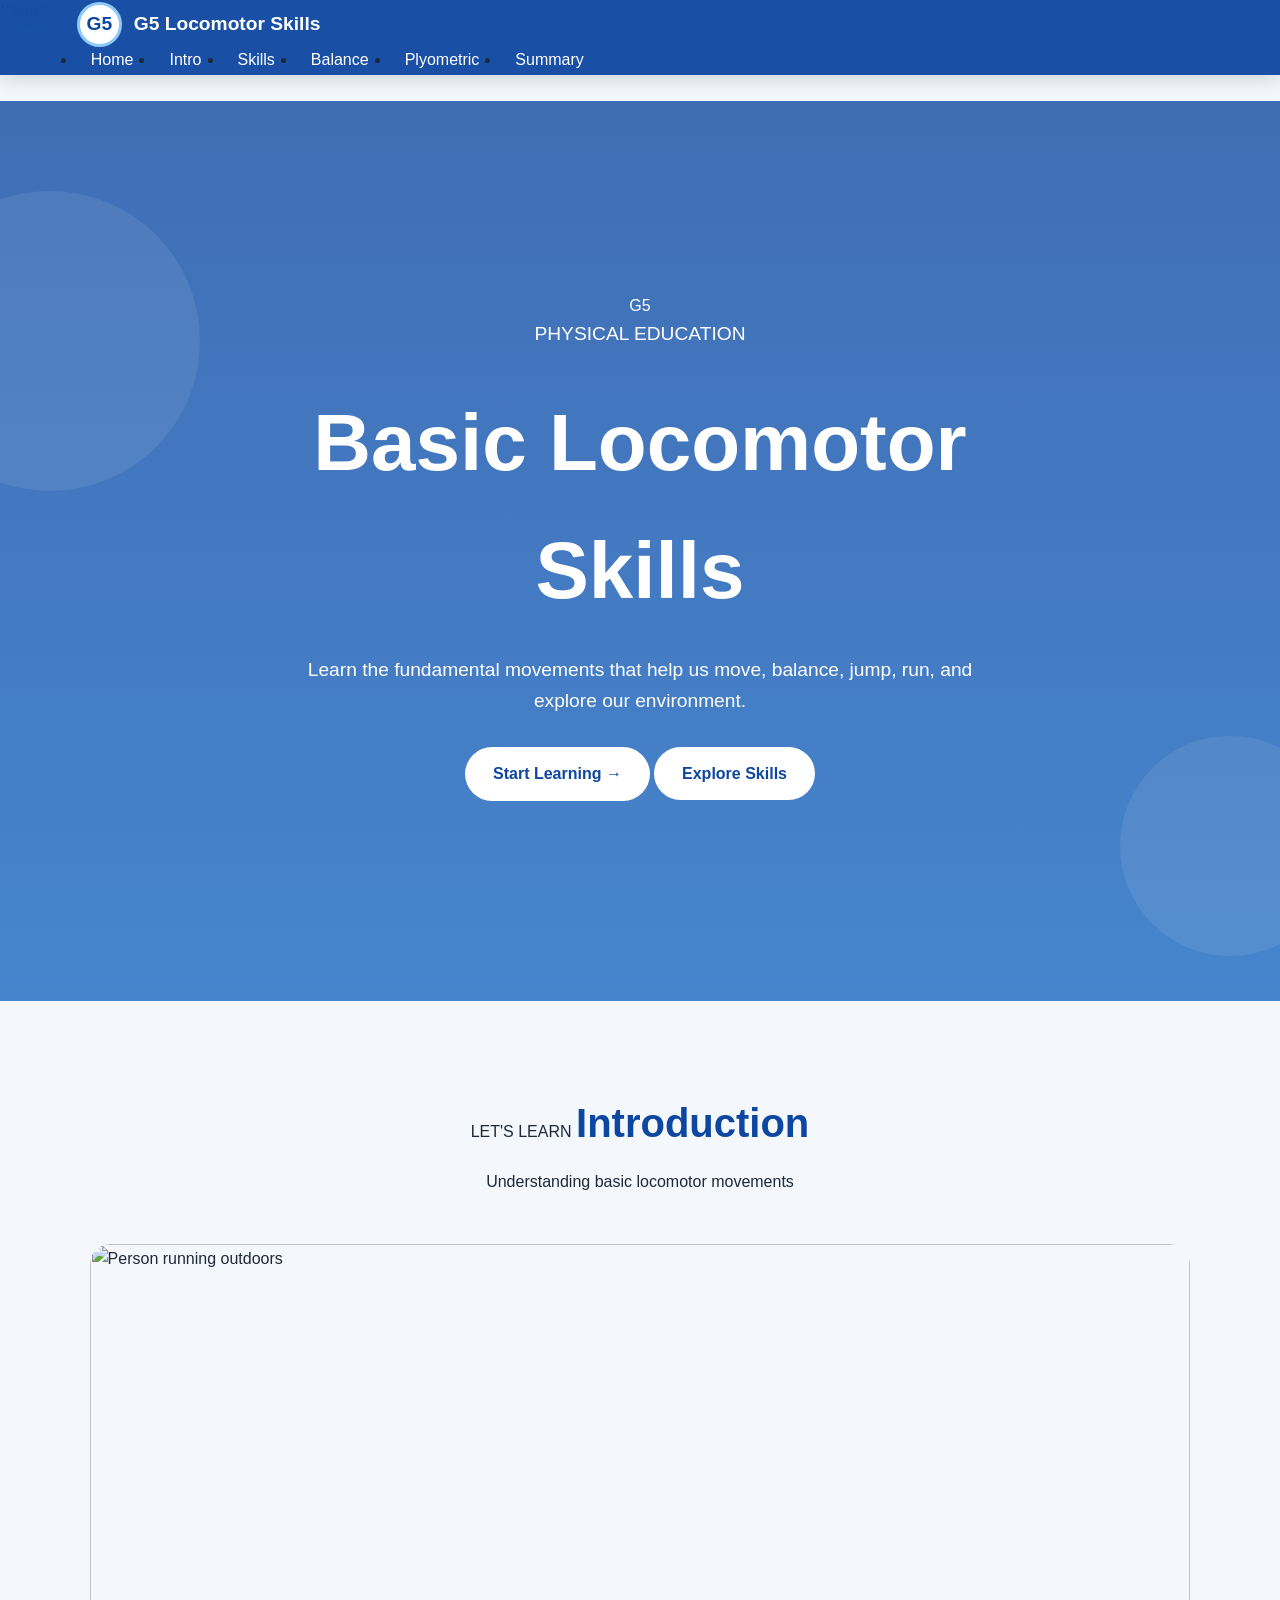
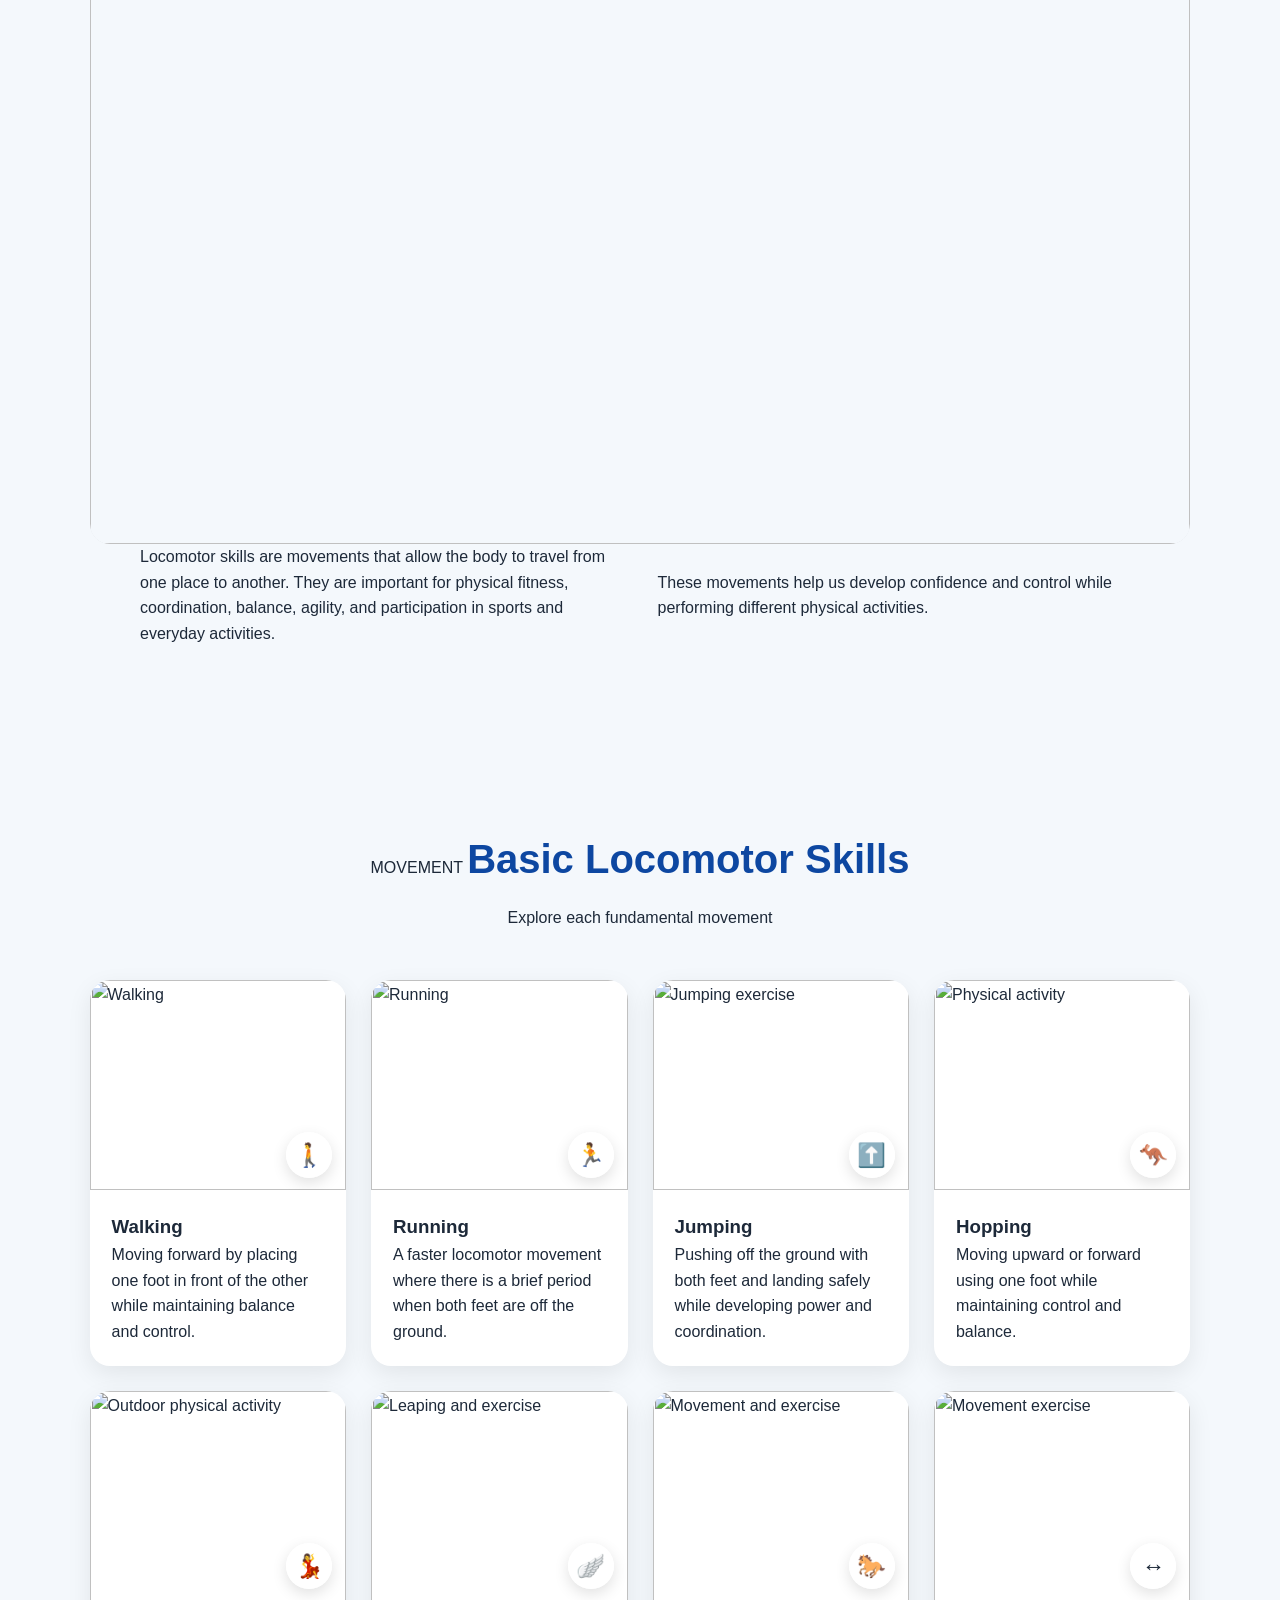
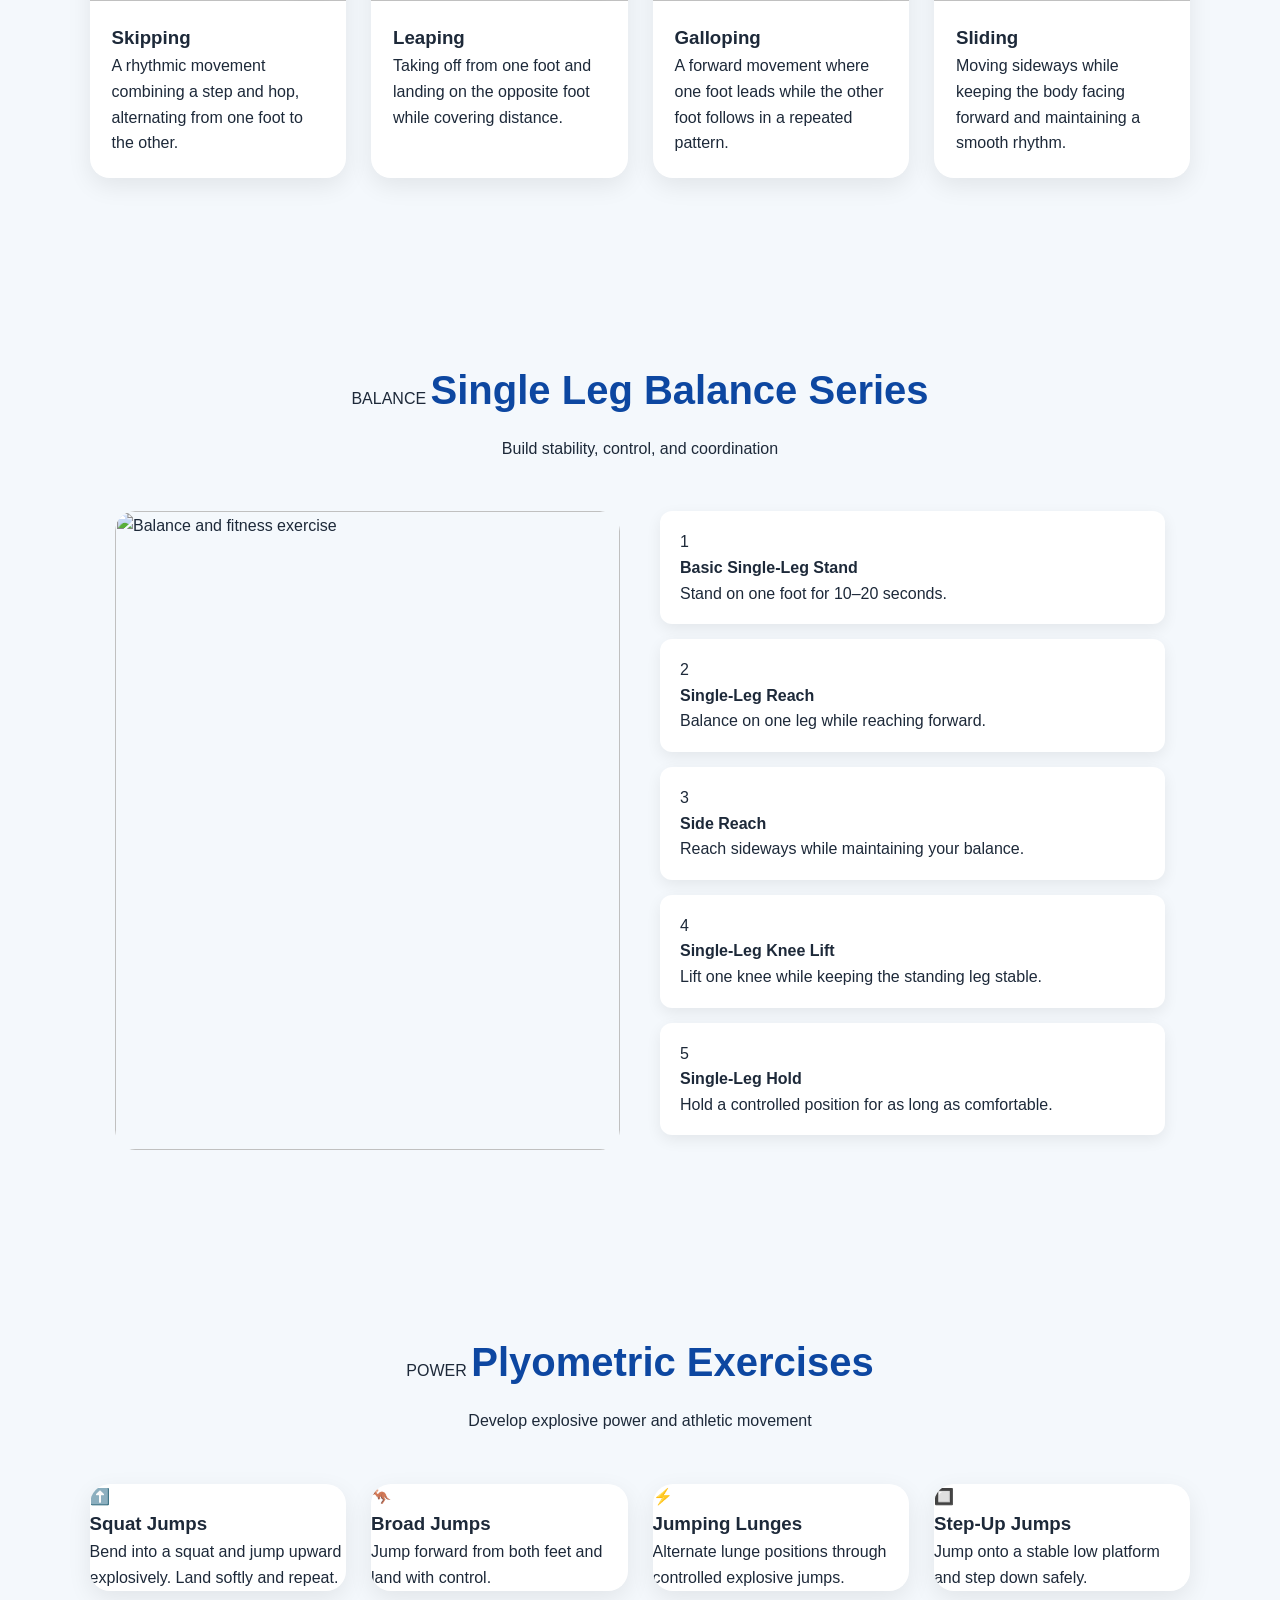
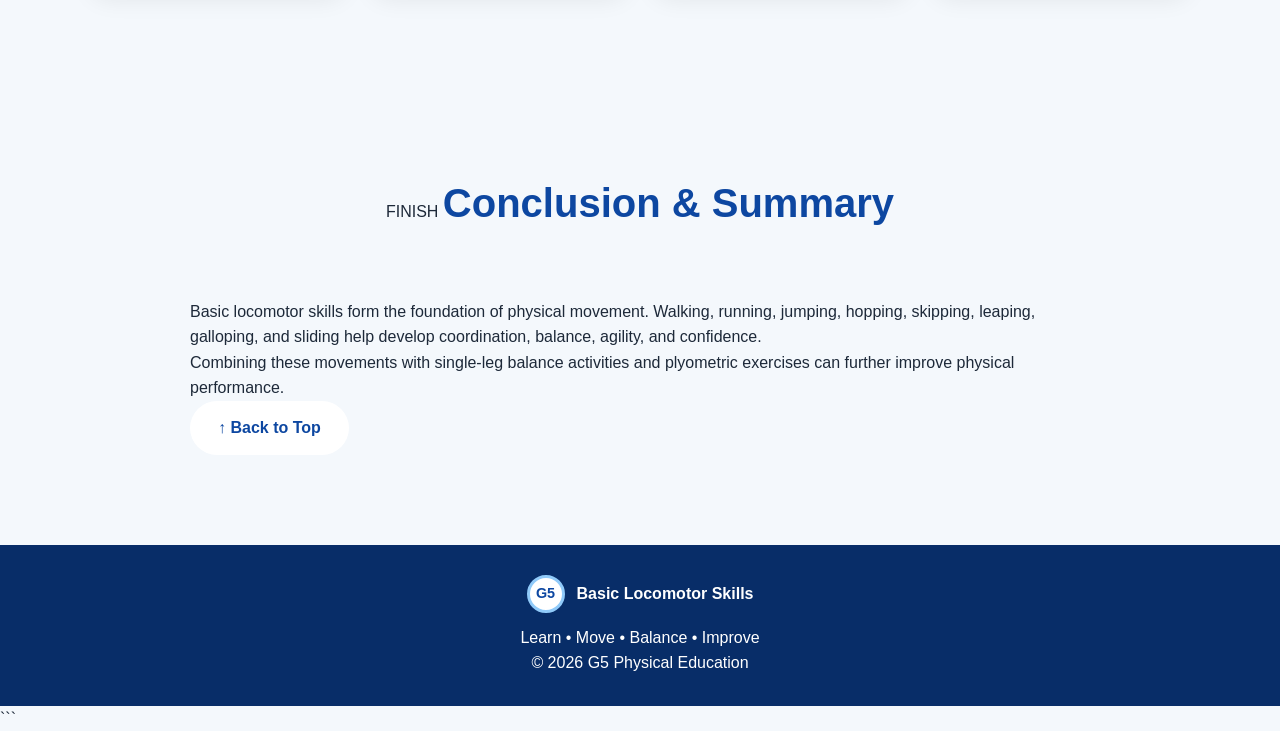
==== index.html @ 7fa78807 "Update index.html" ====
```html
<!DOCTYPE html>
<html lang="en">

<head>

    <meta charset="UTF-8">

    <meta
        name="viewport"
        content="width=device-width, initial-scale=1.0"
    >

    <title>G5 | Basic Locomotor Skills</title>

    <link rel="stylesheet" href="style.css">

</head>


<body>


    <!-- =================================================
         FIXED NAVIGATION
    ================================================== -->

    <nav class="navbar">

        <div class="nav-container">


            <!-- G5 LOGO -->

            <a href="#home" class="brand">

                <div class="g5-logo">
                    G5
                </div>

                <div class="brand-text">

                    <strong>
                        G5
                    </strong>

                    <span>
                        Locomotor Skills
                    </span>

                </div>

            </a>


            <!-- NAVIGATION LINKS -->

            <ul class="nav-links">

                <li>
                    <a href="#home">
                        Home
                    </a>
                </li>

                <li>
                    <a href="#intro">
                        Intro
                    </a>
                </li>

                <li>
                    <a href="#skills">
                        Skills
                    </a>
                </li>

                <li>
                    <a href="#balance">
                        Balance
                    </a>
                </li>

                <li>
                    <a href="#plyometric">
                        Plyometric
                    </a>
                </li>

                <li>
                    <a href="#conclusion">
                        Summary
                    </a>
                </li>

            </ul>

        </div>

    </nav>



    <!-- =================================================
         HERO
    ================================================== -->

    <header
        class="hero"
        id="home"
    >

        <div class="hero-overlay"></div>


        <div class="hero-content">


            <!-- G5 HERO LOGO -->

            <div class="hero-logo">
                G5
            </div>


            <p class="eyebrow">
                PHYSICAL EDUCATION
            </p>


            <h1>
                Basic Locomotor Skills
            </h1>


            <p class="hero-description">

                Learn the fundamental movements that help us
                move, balance, jump, run, and explore our environment.

            </p>


            <div class="hero-buttons">

                <a
                    href="#intro"
                    class="btn"
                >
                    Start Learning →
                </a>


                <a
                    href="#skills"
                    class="btn btn-outline"
                >
                    Explore Skills
                </a>

            </div>

        </div>

    </header>



    <!-- =================================================
         INTRODUCTION
    ================================================== -->

    <section id="intro">


        <div class="section-title">

            <span class="section-label">
                LET'S LEARN
            </span>


            <h2>
                Introduction
            </h2>


            <p>
                Understanding basic locomotor movements
            </p>

        </div>



        <div class="intro-box">


            <div class="intro-image">

                <img
                    src="https://images.unsplash.com/photo-1552674605-db6ffd4facb5?auto=format&fit=crop&w=1200&q=80"
                    alt="Person running outdoors"
                >

            </div>



            <div class="intro-content">

                <p>

                    Locomotor skills are movements that allow the body
                    to travel from one place to another. They are important
                    for physical fitness, coordination, balance, agility,
                    and participation in sports and everyday activities.

                </p>


                <p>

                    These movements help us develop confidence and control
                    while performing different physical activities.

                </p>

            </div>

        </div>

    </section>



    <!-- =================================================
         BASIC LOCOMOTOR SKILLS
    ================================================== -->

    <section id="skills">


        <div class="section-title">

            <span class="section-label">
                MOVEMENT
            </span>


            <h2>
                Basic Locomotor Skills
            </h2>


            <p>
                Explore each fundamental movement
            </p>

        </div>



        <div class="cards">



            <!-- WALKING -->

            <div class="card">

                <div class="card-image">

                    <img
                        src="https://images.unsplash.com/photo-1504150558240-0b4fd8946624?auto=format&fit=crop&w=800&q=80"
                        alt="Walking"
                    >


                    <span class="skill-icon">
                        🚶
                    </span>

                </div>


                <div class="card-body">

                    <h3>
                        Walking
                    </h3>


                    <p>

                        Moving forward by placing one foot in front
                        of the other while maintaining balance and control.

                    </p>

                </div>

            </div>



            <!-- RUNNING -->

            <div class="card">

                <div class="card-image">

                    <img
                        src="https://images.unsplash.com/photo-1552674605-db6ffd4facb5?auto=format&fit=crop&w=800&q=80"
                        alt="Running"
                    >


                    <span class="skill-icon">
                        🏃
                    </span>

                </div>


                <div class="card-body">

                    <h3>
                        Running
                    </h3>


                    <p>

                        A faster locomotor movement where there is
                        a brief period when both feet are off the ground.

                    </p>

                </div>

            </div>



            <!-- JUMPING -->

            <div class="card">

                <div class="card-image">

                    <img
                        src="https://images.unsplash.com/photo-1517836357463-d25dfeac3438?auto=format&fit=crop&w=800&q=80"
                        alt="Jumping exercise"
                    >


                    <span class="skill-icon">
                        ⬆️
                    </span>

                </div>


                <div class="card-body">

                    <h3>
                        Jumping
                    </h3>


                    <p>

                        Pushing off the ground with both feet and
                        landing safely while developing power and coordination.

                    </p>

                </div>

            </div>



            <!-- HOPPING -->

            <div class="card">

                <div class="card-image">

                    <img
                        src="https://images.unsplash.com/photo-1594737625785-a6cbdabd333c?auto=format&fit=crop&w=800&q=80"
                        alt="Physical activity"
                    >


                    <span class="skill-icon">
                        🦘
                    </span>

                </div>


                <div class="card-body">

                    <h3>
                        Hopping
                    </h3>


                    <p>

                        Moving upward or forward using one foot while
                        maintaining control and balance.

                    </p>

                </div>

            </div>



            <!-- SKIPPING -->

            <div class="card">

                <div class="card-image">

                    <img
                        src="https://images.unsplash.com/photo-1476480862126-209bfaa8edc8?auto=format&fit=crop&w=800&q=80"
                        alt="Outdoor physical activity"
                    >


                    <span class="skill-icon">
                        💃
                    </span>

                </div>


                <div class="card-body">

                    <h3>
                        Skipping
                    </h3>


                    <p>

                        A rhythmic movement combining a step and hop,
                        alternating from one foot to the other.

                    </p>

                </div>

            </div>



            <!-- LEAPING -->

            <div class="card">

                <div class="card-image">

                    <img
                        src="https://images.unsplash.com/photo-1518611012118-696072aa579a?auto=format&fit=crop&w=800&q=80"
                        alt="Leaping and exercise"
                    >


                    <span class="skill-icon">
                        🪽
                    </span>

                </div>


                <div class="card-body">

                    <h3>
                        Leaping
                    </h3>


                    <p>

                        Taking off from one foot and landing on the
                        opposite foot while covering distance.

                    </p>

                </div>

            </div>



            <!-- GALLOPING -->

            <div class="card">

                <div class="card-image">

                    <img
                        src="https://images.unsplash.com/photo-1538805060514-97d9cc17730c?auto=format&fit=crop&w=800&q=80"
                        alt="Movement and exercise"
                    >


                    <span class="skill-icon">
                        🐎
                    </span>

                </div>


                <div class="card-body">

                    <h3>
                        Galloping
                    </h3>


                    <p>

                        A forward movement where one foot leads while
                        the other foot follows in a repeated pattern.

                    </p>

                </div>

            </div>



            <!-- SLIDING -->

            <div class="card">

                <div class="card-image">

                    <img
                        src="https://images.unsplash.com/photo-1534438327276-14e5300c3a48?auto=format&fit=crop&w=800&q=80"
                        alt="Movement exercise"
                    >


                    <span class="skill-icon">
                        ↔️
                    </span>

                </div>


                <div class="card-body">

                    <h3>
                        Sliding
                    </h3>


                    <p>

                        Moving sideways while keeping the body facing
                        forward and maintaining a smooth rhythm.

                    </p>

                </div>

            </div>


        </div>

    </section>



    <!-- =================================================
         SINGLE LEG BALANCE
    ================================================== -->

    <section id="balance">


        <div class="section-title">

            <span class="section-label">
                BALANCE
            </span>


            <h2>
                Single Leg Balance Series
            </h2>


            <p>
                Build stability, control, and coordination
            </p>

        </div>



        <div class="balance-container">


            <div class="balance-image">

                <img
                    src="https://images.unsplash.com/photo-1599058917212-d750089bc07e?auto=format&fit=crop&w=1000&q=80"
                    alt="Balance and fitness exercise"
                >

            </div>



            <ul class="balance-list">


                <li>

                    <span class="number">
                        1
                    </span>


                    <div>

                        <strong>
                            Basic Single-Leg Stand
                        </strong>

                        <br>

                        Stand on one foot for 10–20 seconds.

                    </div>

                </li>



                <li>

                    <span class="number">
                        2
                    </span>


                    <div>

                        <strong>
                            Single-Leg Reach
                        </strong>

                        <br>

                        Balance on one leg while reaching forward.

                    </div>

                </li>



                <li>

                    <span class="number">
                        3
                    </span>


                    <div>

                        <strong>
                            Side Reach
                        </strong>

                        <br>

                        Reach sideways while maintaining your balance.

                    </div>

                </li>



                <li>

                    <span class="number">
                        4
                    </span>


                    <div>

                        <strong>
                            Single-Leg Knee Lift
                        </strong>

                        <br>

                        Lift one knee while keeping the standing leg stable.

                    </div>

                </li>



                <li>

                    <span class="number">
                        5
                    </span>


                    <div>

                        <strong>
                            Single-Leg Hold
                        </strong>

                        <br>

                        Hold a controlled position for as long as comfortable.

                    </div>

                </li>


            </ul>

        </div>

    </section>



    <!-- =================================================
         PLYOMETRIC
    ================================================== -->

    <section id="plyometric">


        <div class="plyo">


            <div class="section-title">

                <span class="section-label">
                    POWER
                </span>


                <h2>
                    Plyometric Exercises
                </h2>


                <p>
                    Develop explosive power and athletic movement
                </p>

            </div>



            <div class="cards">


                <!-- SQUAT JUMPS -->

                <div class="card">

                    <div class="plyo-icon">
                        ⬆️
                    </div>


                    <h3>
                        Squat Jumps
                    </h3>


                    <p>

                        Bend into a squat and jump upward explosively.
                        Land softly and repeat.

                    </p>

                </div>



                <!-- BROAD JUMPS -->

                <div class="card">

                    <div class="plyo-icon">
                        🦘
                    </div>


                    <h3>
                        Broad Jumps
                    </h3>


                    <p>

                        Jump forward from both feet and land
                        with control.

                    </p>

                </div>



                <!-- JUMPING LUNGES -->

                <div class="card">

                    <div class="plyo-icon">
                        ⚡
                    </div>


                    <h3>
                        Jumping Lunges
                    </h3>


                    <p>

                        Alternate lunge positions through controlled
                        explosive jumps.

                    </p>

                </div>



                <!-- STEP-UP JUMPS -->

                <div class="card">

                    <div class="plyo-icon">
                        🔲
                    </div>


                    <h3>
                        Step-Up Jumps
                    </h3>


                    <p>

                        Jump onto a stable low platform and
                        step down safely.

                    </p>

                </div>


            </div>

        </div>

    </section>



    <!-- =================================================
         CONCLUSION
    ================================================== -->

    <section id="conclusion">


        <div class="conclusion">


            <div class="section-title">

                <span class="section-label">
                    FINISH
                </span>


                <h2>
                    Conclusion & Summary
                </h2>

            </div>



            <p>

                Basic locomotor skills form the foundation of physical
                movement. Walking, running, jumping, hopping, skipping,
                leaping, galloping, and sliding help develop coordination,
                balance, agility, and confidence.

            </p>



            <p>

                Combining these movements with single-leg balance
                activities and plyometric exercises can further improve
                physical performance.

            </p>



            <a
                href="#home"
                class="btn"
            >
                ↑ Back to Top
            </a>


        </div>

    </section>



    <!-- =================================================
         FOOTER
    ================================================== -->

    <footer>


        <div class="footer-logo">


            <span class="g5-logo small">
                G5
            </span>


            <strong>
                Basic Locomotor Skills
            </strong>


        </div>


        <p>
            Learn • Move • Balance • Improve
        </p>


        <p class="copyright">
            © 2026 G5 Physical Education
        </p>


    </footer>



    <!-- JavaScript -->

    <script src="script.js"></script>


</body>

</html>
```
---- style.css ----
/* =========================
   BASIC SETTINGS
========================= */

* {
    margin: 0;
    padding: 0;
    box-sizing: border-box;
}

html {
    scroll-behavior: smooth;
}

body {
    font-family: Arial, Helvetica, sans-serif;
    background: #f4f8fc;
    color: #1d2939;
    line-height: 1.6;
    overflow-x: hidden;
}

section {
    scroll-margin-top: 90px;
}

/* =========================
   NAVBAR
========================= */

.navbar {
    position: fixed;
    top: 0;
    left: 0;
    width: 100%;
    height: 75px;
    background: rgba(13, 71, 161, 0.95);
    backdrop-filter: blur(12px);
    display: flex;
    align-items: center;
    justify-content: space-between;
    padding: 0 6%;
    z-index: 1000;
    box-shadow: 0 4px 20px rgba(0, 0, 0, 0.15);
    animation: navbarDrop 0.8s ease forwards;
}

@keyframes navbarDrop {
    from {
        transform: translateY(-100%);
        opacity: 0;
    }

    to {
        transform: translateY(0);
        opacity: 1;
    }
}

/* =========================
   G5 LOGO
========================= */

.brand {
    display: flex;
    align-items: center;
    gap: 12px;
    color: white;
    text-decoration: none;
    font-size: 1.2rem;
    font-weight: bold;
}

.g5-logo {
    width: 45px;
    height: 45px;
    border-radius: 50%;
    background: white;
    color: #0d47a1;
    display: flex;
    align-items: center;
    justify-content: center;
    font-weight: 900;
    border: 3px solid #90caf9;
    box-shadow: 0 0 0 rgba(144, 202, 249, 0.7);
    animation: logoFloat 3s ease-in-out infinite,
               logoGlow 2s ease-in-out infinite alternate;
}

@keyframes logoFloat {
    0%, 100% {
        transform: translateY(0);
    }

    50% {
        transform: translateY(-5px);
    }
}

@keyframes logoGlow {
    from {
        box-shadow: 0 0 5px rgba(144, 202, 249, 0.4);
    }

    to {
        box-shadow: 0 0 20px rgba(144, 202, 249, 0.9);
    }
}

/* =========================
   NAV LINKS
========================= */

.nav-links {
    display: flex;
    align-items: center;
    gap: 8px;
}

.nav-links a {
    position: relative;
    color: white;
    text-decoration: none;
    padding: 10px 14px;
    border-radius: 8px;
    transition:
        background 0.3s ease,
        transform 0.3s ease;
}

.nav-links a::after {
    content: "";
    position: absolute;
    left: 50%;
    bottom: 3px;
    width: 0;
    height: 3px;
    background: #90caf9;
    border-radius: 5px;
    transform: translateX(-50%);
    transition: width 0.3s ease;
}

.nav-links a:hover {
    background: rgba(255, 255, 255, 0.12);
    transform: translateY(-3px);
}

.nav-links a:hover::after {
    width: 60%;
}

/* =========================
   HERO
========================= */

.hero {
    min-height: 100vh;
    margin-top: 75px;
    padding: 100px 8%;
    display: flex;
    align-items: center;
    justify-content: center;
    text-align: center;
    color: white;
    position: relative;
    overflow: hidden;

    background:
        linear-gradient(
            rgba(13, 71, 161, 0.78),
            rgba(21, 101, 192, 0.78)
        ),
        url("images/running.png");

    background-size: cover;
    background-position: center;
}

.hero::before,
.hero::after {
    content: "";
    position: absolute;
    border-radius: 50%;
    background: rgba(255, 255, 255, 0.08);
    animation: floatingCircle 8s ease-in-out infinite;
}

.hero::before {
    width: 300px;
    height: 300px;
    top: 10%;
    left: -100px;
}

.hero::after {
    width: 220px;
    height: 220px;
    bottom: 5%;
    right: -60px;
    animation-delay: 2s;
}

@keyframes floatingCircle {
    0%, 100% {
        transform: translateY(0) rotate(0deg);
    }

    50% {
        transform: translateY(-30px) rotate(10deg);
    }
}

.hero-content {
    position: relative;
    z-index: 2;
    max-width: 850px;
    animation: heroEntrance 1.2s ease forwards;
}

@keyframes heroEntrance {
    from {
        opacity: 0;
        transform: translateY(50px);
    }

    to {
        opacity: 1;
        transform: translateY(0);
    }
}

.hero h1 {
    font-size: clamp(2.5rem, 7vw, 5rem);
    margin-bottom: 20px;
    animation: titleReveal 1s ease 0.2s both;
}

@keyframes titleReveal {
    from {
        opacity: 0;
        transform: translateY(30px) scale(0.95);
    }

    to {
        opacity: 1;
        transform: translateY(0) scale(1);
    }
}

.hero p {
    font-size: 1.2rem;
    max-width: 700px;
    margin: 0 auto 30px;
    animation: fadeUp 1s ease 0.5s both;
}

.hero .g5-logo {
    margin: 0 auto 20px;
    width: 65px;
    height: 65px;
    font-size: 1.2rem;
    animation:
        logoFloat 3s ease-in-out infinite,
        logoGlow 2s ease-in-out infinite alternate,
        fadeUp 1s ease both;
}

/* =========================
   BUTTONS
========================= */

.btn {
    display: inline-block;
    padding: 14px 28px;
    background: white;
    color: #0d47a1;
    border-radius: 50px;
    text-decoration: none;
    font-weight: bold;
    position: relative;
    overflow: hidden;
    transition:
        transform 0.3s ease,
        box-shadow 0.3s ease;
    animation: fadeUp 1s ease 0.8s both;
}

.btn::before {
    content: "";
    position: absolute;
    top: 0;
    left: -100%;
    width: 100%;
    height: 100%;
    background: rgba(144, 202, 249, 0.35);
    transition: left 0.4s ease;
}

.btn:hover::before {
    left: 100%;
}

.btn:hover {
    transform: translateY(-5px) scale(1.03);
    box-shadow: 0 12px 25px rgba(0, 0, 0, 0.2);
}

/* =========================
   GENERAL SECTIONS
========================= */

.section {
    padding: 90px 7%;
}

.section-title {
    text-align: center;
    margin-bottom: 50px;
}

.section-title h2 {
    font-size: 2.5rem;
    color: #0d47a1;
    position: relative;
    display: inline-block;
}

.section-title h2::after {
    content: "";
    display: block;
    width: 60px;
    height: 4px;
    margin: 10px auto 0;
    border-radius: 10px;
    background: #1976d2;
    transform: scaleX(0);
    transition: transform 0.5s ease;
}

.section-title:hover h2::after {
    transform: scaleX(1);
}

/* =========================
   INTRO
========================= */

.intro-content {
    max-width: 1000px;
    margin: auto;
    display: grid;
    grid-template-columns: 1fr 1fr;
    gap: 35px;
    align-items: center;
}

.intro-content img {
    width: 100%;
    border-radius: 20px;
    box-shadow: 0 15px 35px rgba(0, 0, 0, 0.15);
    transition:
        transform 0.5s ease,
        box-shadow 0.5s ease;
}

.intro-content img:hover {
    transform: scale(1.03) rotate(1deg);
    box-shadow: 0 20px 45px rgba(13, 71, 161, 0.25);
}

.intro-text p {
    margin-bottom: 18px;
}

/* =========================
   SKILL CARDS
========================= */

.cards {
    display: grid;
    grid-template-columns: repeat(4, 1fr);
    gap: 25px;
}

.card {
    background: white;
    border-radius: 20px;
    overflow: hidden;
    box-shadow: 0 8px 25px rgba(0, 0, 0, 0.08);
    transition:
        transform 0.4s cubic-bezier(.2,.8,.2,1),
        box-shadow 0.4s ease;
    opacity: 0;
    transform: translateY(40px);
}

.card.show {
    animation: cardReveal 0.7s ease forwards;
}

@keyframes cardReveal {
    to {
        opacity: 1;
        transform: translateY(0);
    }
}

.card:hover {
    transform: translateY(-12px) scale(1.02);
    box-shadow: 0 20px 40px rgba(13, 71, 161, 0.2);
}

.card-image {
    height: 210px;
    overflow: hidden;
}

.card-image img {
    width: 100%;
    height: 100%;
    object-fit: cover;
    transition:
        transform 0.6s ease,
        filter 0.6s ease;
}

.card:hover .card-image img {
    transform: scale(1.1);
    filter: brightness(1.08);
}

.card-content {
    padding: 22px;
}

.card-content h3 {
    color: #0d47a1;
    margin-bottom: 8px;
}

.card-icon {
    font-size: 2rem;
    margin-bottom: 8px;
    display: inline-block;
    transition: transform 0.4s ease;
}

.card:hover .card-icon {
    transform: translateY(-5px) rotate(8deg) scale(1.15);
}

/* =========================
   BALANCE
========================= */

.balance-container {
    max-width: 1050px;
    margin: auto;
    display: grid;
    grid-template-columns: 1fr 1fr;
    gap: 40px;
    align-items: center;
}

.balance-image {
    overflow: hidden;
    border-radius: 20px;
}

.balance-image img {
    width: 100%;
    display: block;
    border-radius: 20px;
    transition: transform 0.6s ease;
}

.balance-image:hover img {
    transform: scale(1.06);
}

.balance-list {
    list-style: none;
}

.balance-list li {
    background: white;
    margin-bottom: 15px;
    padding: 18px 20px;
    border-radius: 12px;
    box-shadow: 0 5px 15px rgba(0, 0, 0, 0.07);
    transition:
        transform 0.3s ease,
        box-shadow 0.3s ease;
}

.balance-list li:hover {
    transform: translateX(10px);
    box-shadow: 0 10px 25px rgba(13, 71, 161, 0.15);
}

/* =========================
   PLYOMETRIC
========================= */

.plyometric-grid {
    display: grid;
    grid-template-columns: repeat(4, 1fr);
    gap: 25px;
}

.plyometric-card {
    background: linear-gradient(145deg, #ffffff, #edf5ff);
    border-radius: 20px;
    padding: 28px;
    text-align: center;
    box-shadow: 0 8px 25px rgba(0, 0, 0, 0.08);
    transition:
        transform 0.4s ease,
        box-shadow 0.4s ease;
    opacity: 0;
    transform: translateY(40px);
}

.plyometric-card.show {
    animation: cardReveal 0.7s ease forwards;
}

.plyometric-card:hover {
    transform: translateY(-10px);
    box-shadow: 0 20px 35px rgba(13, 71, 161, 0.18);
}

.plyometric-card .icon {
    font-size: 3rem;
    display: inline-block;
    margin-bottom: 15px;
    animation: exerciseBounce 2.5s ease-in-out infinite;
}

.plyometric-card:nth-child(2) .icon {
    animation-delay: 0.3s;
}

.plyometric-card:nth-child(3) .icon {
    animation-delay: 0.6s;
}

.plyometric-card:nth-child(4) .icon {
    animation-delay: 0.9s;
}

@keyframes exerciseBounce {
    0%, 100% {
        transform: translateY(0);
    }

    50% {
        transform: translateY(-8px);
    }
}

/* =========================
   SUMMARY
========================= */

.summary-box {
    max-width: 900px;
    margin: auto;
    padding: 45px;
    background: linear-gradient(
        135deg,
        #0d47a1,
        #1976d2
    );
    color: white;
    border-radius: 25px;
    text-align: center;
    box-shadow: 0 15px 40px rgba(13, 71, 161, 0.25);
    transition:
        transform 0.4s ease,
        box-shadow 0.4s ease;
}

.summary-box:hover {
    transform: translateY(-8px);
    box-shadow: 0 25px 50px rgba(13, 71, 161, 0.3);
}

/* =========================
   FOOTER
========================= */

footer {
    background: #082d68;
    color: white;
    text-align: center;
    padding: 30px 20px;
}

/* =========================
   GENERAL ANIMATION
========================= */

@keyframes fadeUp {
    from {
        opacity: 0;
        transform: translateY(25px);
    }

    to {
        opacity: 1;
        transform: translateY(0);
    }
}

/* =========================
   MOBILE
========================= */

@media (max-width: 1000px) {
    .cards,
    .plyometric-grid {
        grid-template-columns: repeat(2, 1fr);
    }
}

@media (max-width: 850px) {
    .navbar {
        padding: 0 4%;
    }

    .nav-links {
        max-width: 60%;
        overflow-x: auto;
        white-space: nowrap;
        scrollbar-width: none;
    }

    .nav-links::-webkit-scrollbar {
        display: none;
    }

    .nav-links a {
        flex-shrink: 0;
    }

    .intro-content,
    .balance-container {
        grid-template-columns: 1fr;
    }
}

@media (max-width: 650px) {
    .navbar {
        height: auto;
        min-height: 70px;
        gap: 10px;
        padding: 10px 4%;
    }

    .brand span {
        display: none;
    }

    .g5-logo {
        width: 40px;
        height: 40px;
    }

    .nav-links {
        max-width: 75%;
    }

    .nav-links a {
        padding: 8px 10px;
        font-size: 0.85rem;
    }

    .hero {
        margin-top: 70px;
        padding: 80px 6%;
    }

    .section {
        padding: 70px 5%;
    }

    .cards,
    .plyometric-grid {
        grid-template-columns: 1fr;
    }

    .summary-box {
        padding: 30px 20px;
    }
}

/* =========================
   ACCESSIBILITY
   ========================= */

@media (prefers-reduced-motion: reduce) {
    html {
        scroll-behavior: auto;
    }

    *,
    *::before,
    *::after {
        animation-duration: 0.01ms !important;
        animation-iteration-count: 1 !important;
        transition-duration: 0.01ms !important;
        scroll-behavior: auto !important;
    }
}

/* =========================
   FINAL HTML/CSS COMPATIBILITY
========================= */

section {
    padding: 90px 7%;
}

.intro-content {
    max-width: 1000px;
    margin: auto;
    display: grid;
    grid-template-columns: 1fr 1fr;
    gap: 35px;
    align-items: center;
}

.intro-image {
    overflow: hidden;
    border-radius: 20px;
}

.intro-image img {
    width: 100%;
    display: block;
    border-radius: 20px;
    box-shadow: 0 15px 35px rgba(0, 0, 0, 0.15);
    transition: transform 0.5s ease, box-shadow 0.5s ease;
}

.intro-image:hover img {
    transform: scale(1.03) rotate(1deg);
    box-shadow: 0 20px 45px rgba(13, 71, 161, 0.25);
}

.intro-text p {
    margin-bottom: 18px;
}

.card-body {
    padding: 22px;
}

.card-image {
    position: relative;
}

.skill-icon {
    position: absolute;
    right: 14px;
    bottom: 12px;
    width: 46px;
    height: 46px;
    border-radius: 50%;
    background: rgba(255,255,255,0.92);
    display: flex;
    align-items: center;
    justify-content: center;
    font-size: 1.45rem;
    box-shadow: 0 5px 15px rgba(0,0,0,0.12);
}

.plyometric-grid {
    display: grid;
    grid-template-columns: repeat(4, 1fr);
    gap: 25px;
}

.plyometric-card {
    background: linear-gradient(145deg, #ffffff, #edf5ff);
    border-radius: 20px;
    padding: 28px;
    text-align: center;
    box-shadow: 0 8px 25px rgba(0,0,0,0.08);
    transition: transform 0.4s ease, box-shadow 0.4s ease;
    opacity: 0;
    transform: translateY(40px);
}

.plyometric-card.show {
    animation: cardReveal 0.7s ease forwards;
}

.plyometric-card:hover {
    transform: translateY(-10px);
    box-shadow: 0 20px 35px rgba(13,71,161,0.18);
}

.plyometric-card .icon {
    font-size: 3rem;
    display: inline-block;
    margin-bottom: 15px;
    animation: exerciseBounce 2.5s ease-in-out infinite;
}

.plyometric-card h3 {
    color: #0d47a1;
    margin-bottom: 8px;
}

.summary-box {
    max-width: 900px;
    margin: auto;
}

.conclusion {
    max-width: 900px;
    margin: auto;
}

.footer-logo {
    display: flex;
    justify-content: center;
    align-items: center;
    gap: 12px;
    margin-bottom: 12px;
}

.g5-logo.small {
    width: 38px;
    height: 38px;
    font-size: 0.9rem;
}

@media (max-width: 1000px) {
    .plyometric-grid {
        grid-template-columns: repeat(2, 1fr);
    }
}

@media (max-width: 850px) {
    .intro-content,
    .balance-container {
        grid-template-columns: 1fr;
    }
}

@media (max-width: 650px) {
    section {
        padding: 70px 5%;
    }

    .plyometric-grid {
        grid-template-columns: 1fr;
    }
}
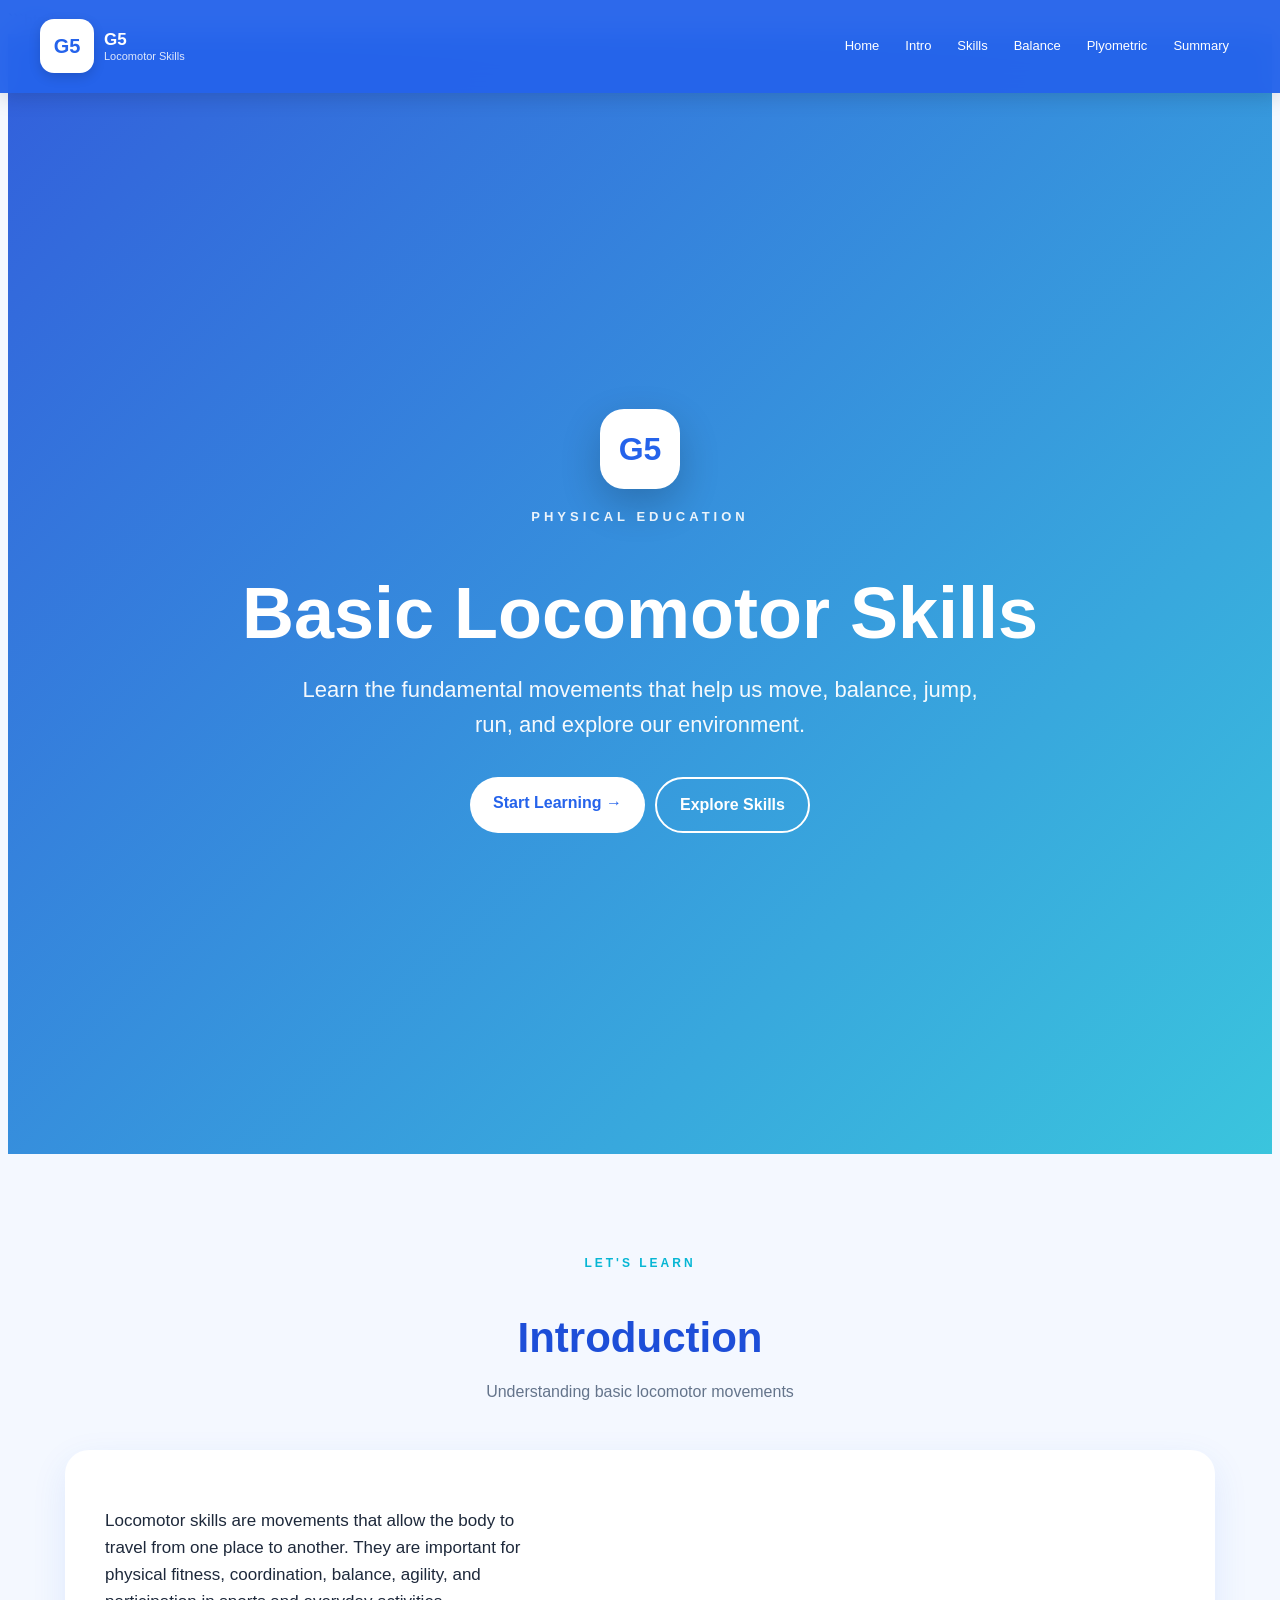
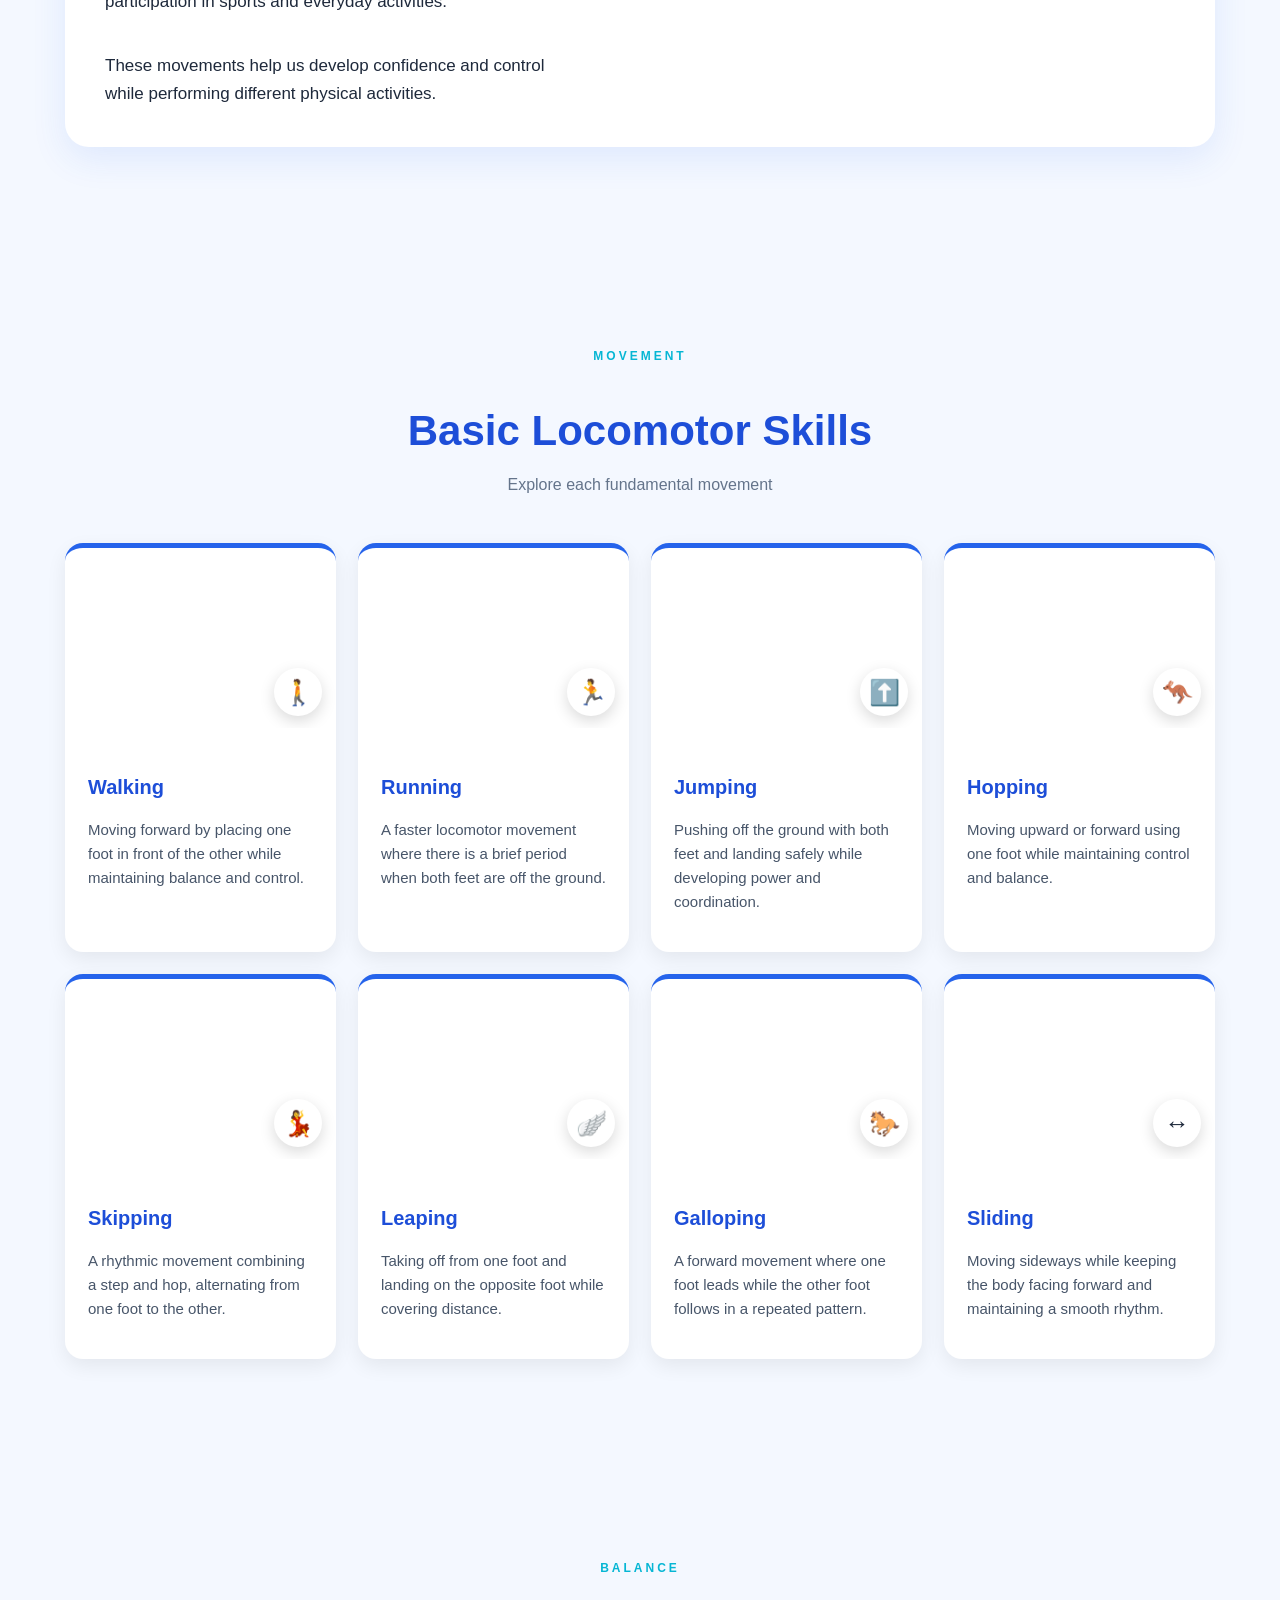
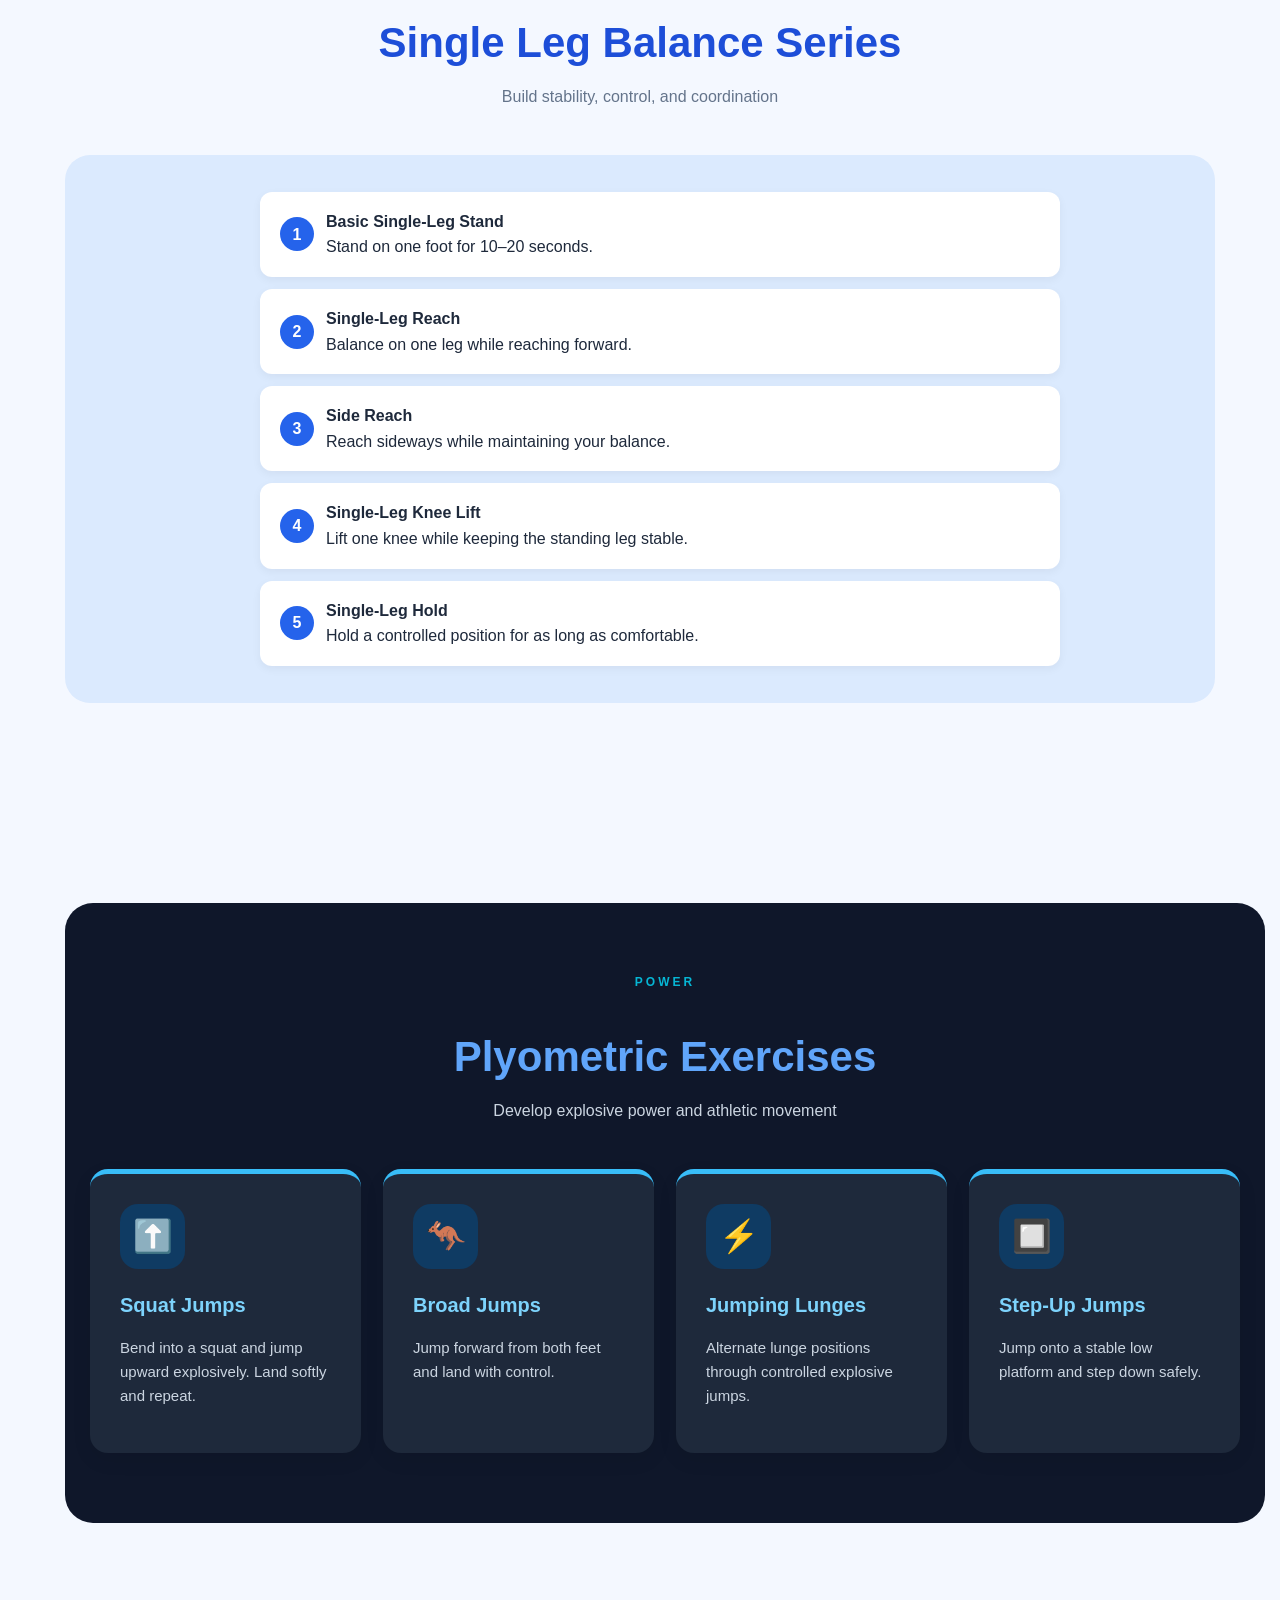
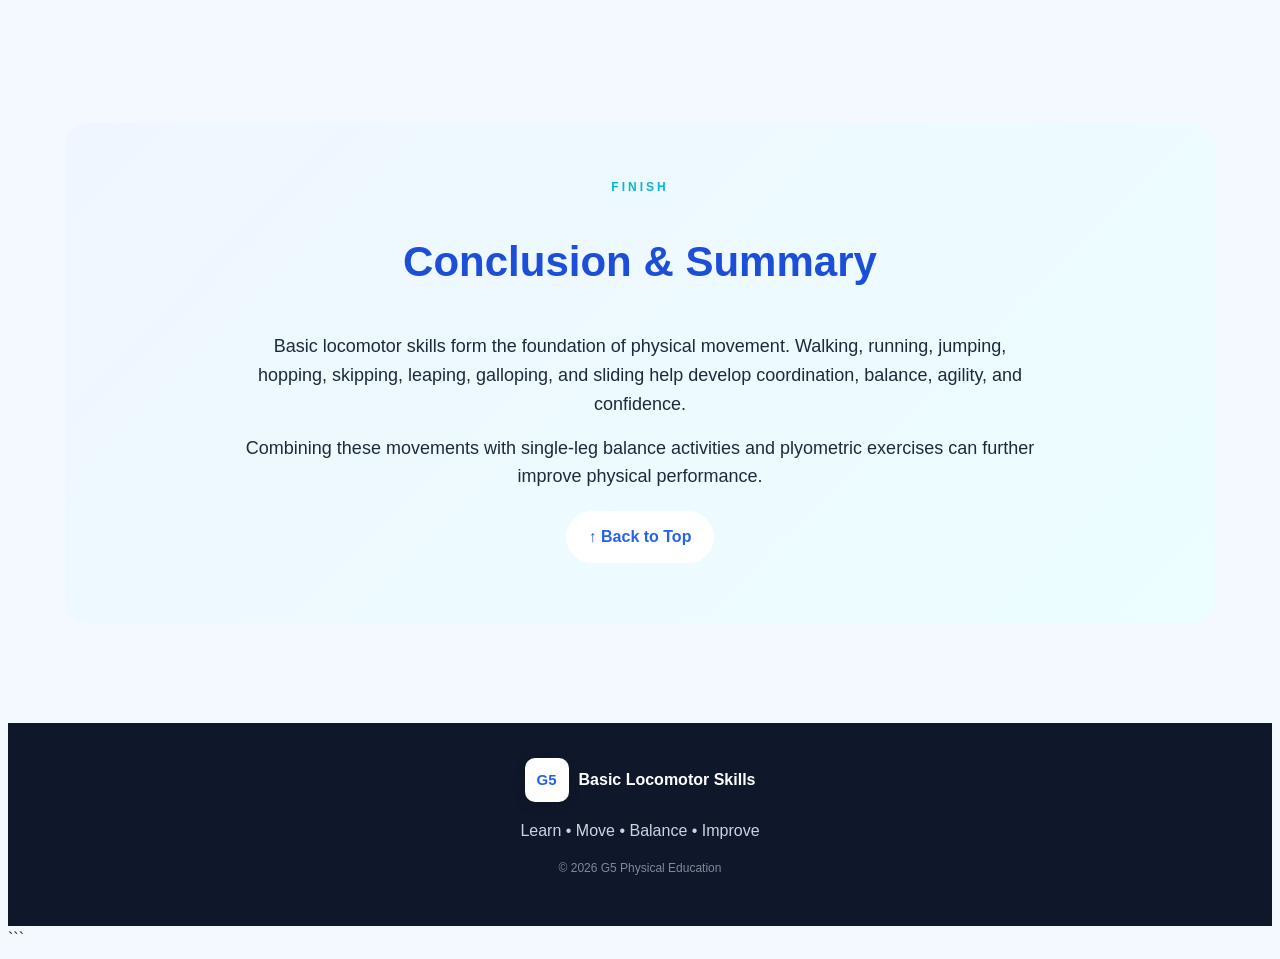
==== commit a419150f: "Update index.html" ====
--- a/index.html
+++ b/index.html
@@ -196,17 +196,6 @@
         <div class="intro-box">
 
 
-            <div class="intro-image">
-
-                <img
-                    src="https://images.unsplash.com/photo-1552674605-db6ffd4facb5?auto=format&fit=crop&w=1200&q=80"
-                    alt="Person running outdoors"
-                >
-
-            </div>
-
-
-
             <div class="intro-content">
 
                 <p>
@@ -271,12 +260,6 @@
 
                 <div class="card-image">
 
-                    <img
-                        src="https://images.unsplash.com/photo-1504150558240-0b4fd8946624?auto=format&fit=crop&w=800&q=80"
-                        alt="Walking"
-                    >
-
-
                     <span class="skill-icon">
                         🚶
                     </span>
@@ -310,12 +293,6 @@
 
                 <div class="card-image">
 
-                    <img
-                        src="https://images.unsplash.com/photo-1552674605-db6ffd4facb5?auto=format&fit=crop&w=800&q=80"
-                        alt="Running"
-                    >
-
-
                     <span class="skill-icon">
                         🏃
                     </span>
@@ -349,12 +326,6 @@
 
                 <div class="card-image">
 
-                    <img
-                        src="https://images.unsplash.com/photo-1517836357463-d25dfeac3438?auto=format&fit=crop&w=800&q=80"
-                        alt="Jumping exercise"
-                    >
-
-
                     <span class="skill-icon">
                         ⬆️
                     </span>
@@ -388,12 +359,6 @@
 
                 <div class="card-image">
 
-                    <img
-                        src="https://images.unsplash.com/photo-1594737625785-a6cbdabd333c?auto=format&fit=crop&w=800&q=80"
-                        alt="Physical activity"
-                    >
-
-
                     <span class="skill-icon">
                         🦘
                     </span>
@@ -427,12 +392,6 @@
 
                 <div class="card-image">
 
-                    <img
-                        src="https://images.unsplash.com/photo-1476480862126-209bfaa8edc8?auto=format&fit=crop&w=800&q=80"
-                        alt="Outdoor physical activity"
-                    >
-
-
                     <span class="skill-icon">
                         💃
                     </span>
@@ -466,12 +425,6 @@
 
                 <div class="card-image">
 
-                    <img
-                        src="https://images.unsplash.com/photo-1518611012118-696072aa579a?auto=format&fit=crop&w=800&q=80"
-                        alt="Leaping and exercise"
-                    >
-
-
                     <span class="skill-icon">
                         🪽
                     </span>
@@ -505,12 +458,6 @@
 
                 <div class="card-image">
 
-                    <img
-                        src="https://images.unsplash.com/photo-1538805060514-97d9cc17730c?auto=format&fit=crop&w=800&q=80"
-                        alt="Movement and exercise"
-                    >
-
-
                     <span class="skill-icon">
                         🐎
                     </span>
@@ -543,12 +490,6 @@
             <div class="card">
 
                 <div class="card-image">
-
-                    <img
-                        src="https://images.unsplash.com/photo-1534438327276-14e5300c3a48?auto=format&fit=crop&w=800&q=80"
-                        alt="Movement exercise"
-                    >
-
 
                     <span class="skill-icon">
                         ↔️
@@ -610,17 +551,6 @@
 
 
         <div class="balance-container">
-
-
-            <div class="balance-image">
-
-                <img
-                    src="https://images.unsplash.com/photo-1599058917212-d750089bc07e?auto=format&fit=crop&w=1000&q=80"
-                    alt="Balance and fitness exercise"
-                >
-
-            </div>
-
 
 
             <ul class="balance-list">
--- a/style.css
+++ b/style.css
@@ -1,863 +1,1037 @@
-/* =========================
-   BASIC SETTINGS
-========================= */
+```css
+/* =====================================================
+   GENERAL
+===================================================== */
 
 * {
+    box-sizing: border-box;
+
     margin: 0;
     padding: 0;
-    box-sizing: border-box;
-}
+
+    scroll-behavior: smooth;
+}
+
 
 html {
-    scroll-behavior: smooth;
-}
+    scroll-padding-top: 90px;
+}
+
 
 body {
-    font-family: Arial, Helvetica, sans-serif;
-    background: #f4f8fc;
-    color: #1d2939;
+    font-family:
+        Arial,
+        Helvetica,
+        sans-serif;
+
+    background: #f4f8ff;
+
+    color: #1e293b;
+
     line-height: 1.6;
-    overflow-x: hidden;
-}
-
-section {
-    scroll-margin-top: 90px;
-}
-
-/* =========================
-   NAVBAR
-========================= */
+}
+
+
+
+/* =====================================================
+   FIXED NAVIGATION
+===================================================== */
 
 .navbar {
     position: fixed;
+
     top: 0;
     left: 0;
+
     width: 100%;
-    height: 75px;
-    background: rgba(13, 71, 161, 0.95);
+
+    z-index: 1000;
+
+    background:
+        rgba(37, 99, 235, 0.96);
+
     backdrop-filter: blur(12px);
+
+    color: white;
+
+    box-shadow:
+        0 4px 20px
+        rgba(0, 0, 0, 0.15);
+}
+
+
+.nav-container {
+    width: min(1200px, 100%);
+
+    margin: auto;
+
+    padding: 12px 20px;
+
     display: flex;
+
+    justify-content: space-between;
+
     align-items: center;
-    justify-content: space-between;
-    padding: 0 6%;
-    z-index: 1000;
-    box-shadow: 0 4px 20px rgba(0, 0, 0, 0.15);
-    animation: navbarDrop 0.8s ease forwards;
-}
-
-@keyframes navbarDrop {
-    from {
-        transform: translateY(-100%);
-        opacity: 0;
-    }
-
-    to {
-        transform: translateY(0);
-        opacity: 1;
-    }
-}
-
-/* =========================
-   G5 LOGO
-========================= */
+
+    gap: 20px;
+}
+
+
+
+/* =====================================================
+   G5 BRAND
+===================================================== */
 
 .brand {
     display: flex;
+
     align-items: center;
-    gap: 12px;
+
+    gap: 10px;
+
     color: white;
+
     text-decoration: none;
-    font-size: 1.2rem;
-    font-weight: bold;
-}
+
+    flex-shrink: 0;
+}
+
 
 .g5-logo {
-    width: 45px;
-    height: 45px;
-    border-radius: 50%;
+    width: 48px;
+    height: 48px;
+
+    display: grid;
+
+    place-items: center;
+
     background: white;
-    color: #0d47a1;
+
+    color: #2563eb;
+
+    border-radius: 14px;
+
+    font-size: 20px;
+
+    font-weight: 900;
+
+    box-shadow:
+        0 4px 12px
+        rgba(0, 0, 0, 0.15);
+
+    border:
+        3px solid
+        rgba(255, 255, 255, 0.5);
+}
+
+
+.brand-text {
     display: flex;
-    align-items: center;
-    justify-content: center;
-    font-weight: 900;
-    border: 3px solid #90caf9;
-    box-shadow: 0 0 0 rgba(144, 202, 249, 0.7);
-    animation: logoFloat 3s ease-in-out infinite,
-               logoGlow 2s ease-in-out infinite alternate;
-}
-
-@keyframes logoFloat {
-    0%, 100% {
-        transform: translateY(0);
-    }
-
-    50% {
-        transform: translateY(-5px);
-    }
-}
-
-@keyframes logoGlow {
-    from {
-        box-shadow: 0 0 5px rgba(144, 202, 249, 0.4);
-    }
-
-    to {
-        box-shadow: 0 0 20px rgba(144, 202, 249, 0.9);
-    }
-}
-
-/* =========================
-   NAV LINKS
-========================= */
+
+    flex-direction: column;
+
+    line-height: 1.1;
+}
+
+
+.brand-text strong {
+    font-size: 17px;
+}
+
+
+.brand-text span {
+    font-size: 11px;
+
+    opacity: 0.85;
+}
+
+
+
+/* =====================================================
+   NAVIGATION LINKS
+   NO DRAWER
+===================================================== */
 
 .nav-links {
     display: flex;
+
     align-items: center;
-    gap: 8px;
-}
+
+    justify-content: flex-end;
+
+    gap: 4px;
+
+    list-style: none;
+
+    flex-wrap: wrap;
+}
+
 
 .nav-links a {
-    position: relative;
+    display: block;
+
     color: white;
+
     text-decoration: none;
-    padding: 10px 14px;
+
+    padding: 8px 11px;
+
     border-radius: 8px;
-    transition:
-        background 0.3s ease,
-        transform 0.3s ease;
-}
-
-.nav-links a::after {
-    content: "";
-    position: absolute;
-    left: 50%;
-    bottom: 3px;
-    width: 0;
-    height: 3px;
-    background: #90caf9;
-    border-radius: 5px;
-    transform: translateX(-50%);
-    transition: width 0.3s ease;
-}
+
+    font-size: 13px;
+
+    transition: 0.25s ease;
+}
+
 
 .nav-links a:hover {
-    background: rgba(255, 255, 255, 0.12);
-    transform: translateY(-3px);
-}
-
-.nav-links a:hover::after {
-    width: 60%;
-}
-
-/* =========================
+    background:
+        rgba(255, 255, 255, 0.18);
+
+    transform:
+        translateY(-1px);
+}
+
+
+
+/* =====================================================
    HERO
-========================= */
+===================================================== */
 
 .hero {
     min-height: 100vh;
-    margin-top: 75px;
-    padding: 100px 8%;
+
+    position: relative;
+
     display: flex;
+
+    justify-content: center;
+
     align-items: center;
-    justify-content: center;
+
+    padding:
+        140px 20px 80px;
+
     text-align: center;
+
     color: white;
-    position: relative;
-    overflow: hidden;
+
+    background-image:
+        url(
+            "https://images.unsplash.com/photo-1552674605-db6ffd4facb5?auto=format&fit=crop&w=1800&q=85"
+        );
+
+    background-size: cover;
+
+    background-position: center;
+}
+
+
+.hero-overlay {
+    position: absolute;
+
+    inset: 0;
 
     background:
         linear-gradient(
-            rgba(13, 71, 161, 0.78),
-            rgba(21, 101, 192, 0.78)
-        ),
-        url("images/running.png");
-
-    background-size: cover;
-    background-position: center;
-}
-
-.hero::before,
-.hero::after {
-    content: "";
-    position: absolute;
-    border-radius: 50%;
-    background: rgba(255, 255, 255, 0.08);
-    animation: floatingCircle 8s ease-in-out infinite;
-}
-
-.hero::before {
-    width: 300px;
-    height: 300px;
-    top: 10%;
-    left: -100px;
-}
-
-.hero::after {
-    width: 220px;
-    height: 220px;
-    bottom: 5%;
-    right: -60px;
-    animation-delay: 2s;
-}
-
-@keyframes floatingCircle {
-    0%, 100% {
-        transform: translateY(0) rotate(0deg);
-    }
-
-    50% {
-        transform: translateY(-30px) rotate(10deg);
-    }
-}
+            135deg,
+            rgba(29, 78, 216, 0.90),
+            rgba(6, 182, 212, 0.78)
+        );
+}
+
 
 .hero-content {
     position: relative;
-    z-index: 2;
-    max-width: 850px;
-    animation: heroEntrance 1.2s ease forwards;
-}
-
-@keyframes heroEntrance {
-    from {
-        opacity: 0;
-        transform: translateY(50px);
-    }
-
-    to {
-        opacity: 1;
-        transform: translateY(0);
-    }
-}
+
+    max-width: 900px;
+
+    z-index: 1;
+}
+
+
+.hero-logo {
+    width: 80px;
+    height: 80px;
+
+    margin:
+        0 auto 18px;
+
+    display: grid;
+
+    place-items: center;
+
+    border-radius: 24px;
+
+    background: white;
+
+    color: #2563eb;
+
+    font-size: 32px;
+
+    font-weight: 900;
+
+    box-shadow:
+        0 15px 40px
+        rgba(0, 0, 0, 0.2);
+}
+
+
+.eyebrow {
+    letter-spacing: 4px;
+
+    font-size: 13px;
+
+    font-weight: bold;
+
+    opacity: 0.9;
+
+    margin-bottom: 10px;
+}
+
 
 .hero h1 {
-    font-size: clamp(2.5rem, 7vw, 5rem);
+    font-size:
+        clamp(38px, 7vw, 72px);
+
+    line-height: 1.05;
+
     margin-bottom: 20px;
-    animation: titleReveal 1s ease 0.2s both;
-}
-
-@keyframes titleReveal {
-    from {
-        opacity: 0;
-        transform: translateY(30px) scale(0.95);
-    }
-
-    to {
-        opacity: 1;
-        transform: translateY(0) scale(1);
-    }
-}
-
-.hero p {
-    font-size: 1.2rem;
+}
+
+
+.hero-description {
     max-width: 700px;
-    margin: 0 auto 30px;
-    animation: fadeUp 1s ease 0.5s both;
-}
-
-.hero .g5-logo {
-    margin: 0 auto 20px;
-    width: 65px;
-    height: 65px;
-    font-size: 1.2rem;
-    animation:
-        logoFloat 3s ease-in-out infinite,
-        logoGlow 2s ease-in-out infinite alternate,
-        fadeUp 1s ease both;
-}
-
-/* =========================
+
+    margin:
+        auto auto 30px;
+
+    font-size:
+        clamp(17px, 3vw, 22px);
+
+    opacity: 0.95;
+}
+
+
+
+/* =====================================================
    BUTTONS
-========================= */
+===================================================== */
+
+.hero-buttons {
+    display: flex;
+
+    justify-content: center;
+
+    flex-wrap: wrap;
+}
+
 
 .btn {
     display: inline-block;
-    padding: 14px 28px;
+
+    border: none;
+
     background: white;
-    color: #0d47a1;
-    border-radius: 50px;
+
+    color: #2563eb;
+
+    padding:
+        13px 23px;
+
+    border-radius: 30px;
+
+    font-weight: bold;
+
+    cursor: pointer;
+
     text-decoration: none;
+
+    transition: 0.3s;
+
+    margin: 5px;
+}
+
+
+.btn:hover {
+    transform:
+        translateY(-3px);
+
+    box-shadow:
+        0 10px 25px
+        rgba(0, 0, 0, 0.22);
+}
+
+
+.btn-outline {
+    background: transparent;
+
+    color: white;
+
+    border:
+        2px solid white;
+}
+
+
+.btn-outline:hover {
+    background: white;
+
+    color: #2563eb;
+}
+
+
+
+/* =====================================================
+   SECTIONS
+===================================================== */
+
+section {
+    width:
+        min(1150px, 100%);
+
+    margin: auto;
+
+    padding:
+        100px 20px;
+
+    scroll-margin-top: 70px;
+}
+
+
+.section-title {
+    text-align: center;
+
+    margin-bottom: 45px;
+}
+
+
+.section-label {
+    display: inline-block;
+
+    color: #06b6d4;
+
+    font-size: 12px;
+
     font-weight: bold;
-    position: relative;
+
+    letter-spacing: 3px;
+
+    margin-bottom: 5px;
+}
+
+
+.section-title h2 {
+    color: #1d4ed8;
+
+    font-size:
+        clamp(28px, 5vw, 42px);
+
+    line-height: 1.2;
+
+    margin-bottom: 10px;
+}
+
+
+.section-title p {
+    color: #64748b;
+}
+
+
+
+/* =====================================================
+   INTRODUCTION
+===================================================== */
+
+.intro-box {
+    display: grid;
+
+    grid-template-columns:
+        1fr 1.2fr;
+
     overflow: hidden;
+
+    background: white;
+
+    border-radius: 24px;
+
+    box-shadow:
+        0 12px 35px
+        rgba(37, 99, 235, 0.10);
+}
+
+
+.intro-image {
+    min-height: 350px;
+}
+
+
+.intro-image img {
+    width: 100%;
+    height: 100%;
+
+    display: block;
+
+    object-fit: cover;
+}
+
+
+.intro-content {
+    padding: 40px;
+
+    display: flex;
+
+    flex-direction: column;
+
+    justify-content: center;
+}
+
+
+.intro-content p {
+    font-size: 17px;
+
+    margin-bottom: 20px;
+}
+
+
+.intro-content p:last-child {
+    margin-bottom: 0;
+}
+
+
+
+/* =====================================================
+   CARDS
+===================================================== */
+
+.cards {
+    display: grid;
+
+    grid-template-columns:
+        repeat(
+            auto-fit,
+            minmax(230px, 1fr)
+        );
+
+    gap: 22px;
+}
+
+
+.card {
+    overflow: hidden;
+
+    background: white;
+
+    border-radius: 18px;
+
+    box-shadow:
+        0 7px 20px
+        rgba(0, 0, 0, 0.07);
+
     transition:
         transform 0.3s ease,
         box-shadow 0.3s ease;
-    animation: fadeUp 1s ease 0.8s both;
-}
-
-.btn::before {
-    content: "";
-    position: absolute;
-    top: 0;
-    left: -100%;
-    width: 100%;
-    height: 100%;
-    background: rgba(144, 202, 249, 0.35);
-    transition: left 0.4s ease;
-}
-
-.btn:hover::before {
-    left: 100%;
-}
-
-.btn:hover {
-    transform: translateY(-5px) scale(1.03);
-    box-shadow: 0 12px 25px rgba(0, 0, 0, 0.2);
-}
-
-/* =========================
-   GENERAL SECTIONS
-========================= */
-
-.section {
-    padding: 90px 7%;
-}
-
-.section-title {
-    text-align: center;
-    margin-bottom: 50px;
-}
-
-.section-title h2 {
-    font-size: 2.5rem;
-    color: #0d47a1;
+
+    border-top:
+        5px solid #2563eb;
+}
+
+
+.card:hover {
+    transform:
+        translateY(-7px);
+
+    box-shadow:
+        0 15px 30px
+        rgba(37, 99, 235, 0.15);
+}
+
+
+.card-image {
+    height: 180px;
+
     position: relative;
-    display: inline-block;
-}
-
-.section-title h2::after {
-    content: "";
-    display: block;
-    width: 60px;
-    height: 4px;
-    margin: 10px auto 0;
-    border-radius: 10px;
-    background: #1976d2;
-    transform: scaleX(0);
-    transition: transform 0.5s ease;
-}
-
-.section-title:hover h2::after {
-    transform: scaleX(1);
-}
-
-/* =========================
-   INTRO
-========================= */
-
-.intro-content {
-    max-width: 1000px;
-    margin: auto;
-    display: grid;
-    grid-template-columns: 1fr 1fr;
-    gap: 35px;
-    align-items: center;
-}
-
-.intro-content img {
-    width: 100%;
-    border-radius: 20px;
-    box-shadow: 0 15px 35px rgba(0, 0, 0, 0.15);
-    transition:
-        transform 0.5s ease,
-        box-shadow 0.5s ease;
-}
-
-.intro-content img:hover {
-    transform: scale(1.03) rotate(1deg);
-    box-shadow: 0 20px 45px rgba(13, 71, 161, 0.25);
-}
-
-.intro-text p {
-    margin-bottom: 18px;
-}
-
-/* =========================
-   SKILL CARDS
-========================= */
-
-.cards {
-    display: grid;
-    grid-template-columns: repeat(4, 1fr);
-    gap: 25px;
-}
-
-.card {
-    background: white;
-    border-radius: 20px;
+
     overflow: hidden;
-    box-shadow: 0 8px 25px rgba(0, 0, 0, 0.08);
-    transition:
-        transform 0.4s cubic-bezier(.2,.8,.2,1),
-        box-shadow 0.4s ease;
-    opacity: 0;
-    transform: translateY(40px);
-}
-
-.card.show {
-    animation: cardReveal 0.7s ease forwards;
-}
-
-@keyframes cardReveal {
-    to {
-        opacity: 1;
-        transform: translateY(0);
-    }
-}
-
-.card:hover {
-    transform: translateY(-12px) scale(1.02);
-    box-shadow: 0 20px 40px rgba(13, 71, 161, 0.2);
-}
-
-.card-image {
-    height: 210px;
-    overflow: hidden;
-}
+}
+
 
 .card-image img {
     width: 100%;
     height: 100%;
+
+    display: block;
+
     object-fit: cover;
+
     transition:
-        transform 0.6s ease,
-        filter 0.6s ease;
-}
-
-.card:hover .card-image img {
-    transform: scale(1.1);
-    filter: brightness(1.08);
-}
-
-.card-content {
-    padding: 22px;
-}
-
-.card-content h3 {
-    color: #0d47a1;
+        transform 0.4s ease;
+}
+
+
+.card:hover
+.card-image img {
+    transform:
+        scale(1.08);
+}
+
+
+.skill-icon {
+    position: absolute;
+
+    right: 14px;
+
+    bottom: 12px;
+
+    width: 48px;
+    height: 48px;
+
+    display: grid;
+
+    place-items: center;
+
+    background: white;
+
+    border-radius: 50%;
+
+    font-size: 25px;
+
+    box-shadow:
+        0 5px 15px
+        rgba(0, 0, 0, 0.15);
+}
+
+
+.card-body {
+    padding: 23px;
+}
+
+
+.card h3 {
+    color: #1d4ed8;
+
     margin-bottom: 8px;
-}
-
-.card-icon {
-    font-size: 2rem;
-    margin-bottom: 8px;
-    display: inline-block;
-    transition: transform 0.4s ease;
-}
-
-.card:hover .card-icon {
-    transform: translateY(-5px) rotate(8deg) scale(1.15);
-}
-
-/* =========================
+
+    font-size: 20px;
+}
+
+
+.card p {
+    color: #475569;
+
+    font-size: 15px;
+}
+
+
+
+/* =====================================================
    BALANCE
-========================= */
+===================================================== */
 
 .balance-container {
-    max-width: 1050px;
-    margin: auto;
-    display: grid;
-    grid-template-columns: 1fr 1fr;
-    gap: 40px;
-    align-items: center;
-}
+    background: #dbeafe;
+
+    padding: 25px;
+
+    border-radius: 25px;
+}
+
 
 .balance-image {
+    height: 250px;
+
     overflow: hidden;
-    border-radius: 20px;
-}
+
+    border-radius: 18px;
+
+    margin-bottom: 25px;
+}
+
 
 .balance-image img {
     width: 100%;
-    display: block;
-    border-radius: 20px;
-    transition: transform 0.6s ease;
-}
-
-.balance-image:hover img {
-    transform: scale(1.06);
-}
+    height: 100%;
+
+    object-fit: cover;
+}
+
 
 .balance-list {
     list-style: none;
-}
+
+    max-width: 800px;
+
+    margin: auto;
+}
+
 
 .balance-list li {
     background: white;
+
+    margin: 12px 0;
+
+    padding: 17px 20px;
+
+    border-radius: 12px;
+
+    display: flex;
+
+    align-items: center;
+
+    gap: 12px;
+
+    box-shadow:
+        0 3px 10px
+        rgba(0, 0, 0, 0.05);
+
+    transition: 0.25s;
+}
+
+
+.balance-list li:hover {
+    transform:
+        translateX(5px);
+
+    box-shadow:
+        0 7px 18px
+        rgba(37, 99, 235, 0.12);
+}
+
+
+.number {
+    background: #2563eb;
+
+    color: white;
+
+    min-width: 34px;
+
+    height: 34px;
+
+    border-radius: 50%;
+
+    display: grid;
+
+    place-items: center;
+
+    font-weight: bold;
+}
+
+
+
+/* =====================================================
+   PLYOMETRIC
+===================================================== */
+
+.plyo {
+    background: #0f172a;
+
+    color: white;
+
+    width: 100%;
+
+    border-radius: 28px;
+
+    padding: 70px 25px;
+}
+
+
+.plyo .section-title h2 {
+    color: #60a5fa;
+}
+
+
+.plyo .section-title p {
+    color: #cbd5e1;
+}
+
+
+.plyo .card {
+    background: #1e293b;
+
+    color: white;
+
+    border-top-color: #38bdf8;
+
+    padding: 30px;
+}
+
+
+.plyo .card h3 {
+    color: #7dd3fc;
+
+    margin-bottom: 10px;
+}
+
+
+.plyo .card p {
+    color: #cbd5e1;
+}
+
+
+.plyo-icon {
+    width: 65px;
+    height: 65px;
+
+    display: grid;
+
+    place-items: center;
+
     margin-bottom: 15px;
-    padding: 18px 20px;
-    border-radius: 12px;
-    box-shadow: 0 5px 15px rgba(0, 0, 0, 0.07);
-    transition:
-        transform 0.3s ease,
-        box-shadow 0.3s ease;
-}
-
-.balance-list li:hover {
-    transform: translateX(10px);
-    box-shadow: 0 10px 25px rgba(13, 71, 161, 0.15);
-}
-
-/* =========================
-   PLYOMETRIC
-========================= */
-
-.plyometric-grid {
-    display: grid;
-    grid-template-columns: repeat(4, 1fr);
-    gap: 25px;
-}
-
-.plyometric-card {
-    background: linear-gradient(145deg, #ffffff, #edf5ff);
-    border-radius: 20px;
-    padding: 28px;
+
+    border-radius: 18px;
+
+    background: #0f3b63;
+
+    font-size: 32px;
+}
+
+
+
+/* =====================================================
+   CONCLUSION
+===================================================== */
+
+.conclusion {
     text-align: center;
-    box-shadow: 0 8px 25px rgba(0, 0, 0, 0.08);
-    transition:
-        transform 0.4s ease,
-        box-shadow 0.4s ease;
-    opacity: 0;
-    transform: translateY(40px);
-}
-
-.plyometric-card.show {
-    animation: cardReveal 0.7s ease forwards;
-}
-
-.plyometric-card:hover {
-    transform: translateY(-10px);
-    box-shadow: 0 20px 35px rgba(13, 71, 161, 0.18);
-}
-
-.plyometric-card .icon {
-    font-size: 3rem;
-    display: inline-block;
-    margin-bottom: 15px;
-    animation: exerciseBounce 2.5s ease-in-out infinite;
-}
-
-.plyometric-card:nth-child(2) .icon {
-    animation-delay: 0.3s;
-}
-
-.plyometric-card:nth-child(3) .icon {
-    animation-delay: 0.6s;
-}
-
-.plyometric-card:nth-child(4) .icon {
-    animation-delay: 0.9s;
-}
-
-@keyframes exerciseBounce {
-    0%, 100% {
-        transform: translateY(0);
-    }
-
-    50% {
-        transform: translateY(-8px);
-    }
-}
-
-/* =========================
-   SUMMARY
-========================= */
-
-.summary-box {
-    max-width: 900px;
-    margin: auto;
-    padding: 45px;
-    background: linear-gradient(
-        135deg,
-        #0d47a1,
-        #1976d2
-    );
-    color: white;
+
+    background:
+        linear-gradient(
+            135deg,
+            #eff6ff,
+            #ecfeff
+        );
+
     border-radius: 25px;
+
+    padding: 55px 25px;
+}
+
+
+.conclusion p {
+    max-width: 800px;
+
+    margin:
+        0 auto 15px;
+
+    font-size: 18px;
+}
+
+
+
+/* =====================================================
+   FOOTER
+===================================================== */
+
+footer {
+    background: #0f172a;
+
+    color: #cbd5e1;
+
     text-align: center;
-    box-shadow: 0 15px 40px rgba(13, 71, 161, 0.25);
-    transition:
-        transform 0.4s ease,
-        box-shadow 0.4s ease;
-}
-
-.summary-box:hover {
-    transform: translateY(-8px);
-    box-shadow: 0 25px 50px rgba(13, 71, 161, 0.3);
-}
-
-/* =========================
-   FOOTER
-========================= */
-
-footer {
-    background: #082d68;
-    color: white;
-    text-align: center;
-    padding: 30px 20px;
-}
-
-/* =========================
-   GENERAL ANIMATION
-========================= */
-
-@keyframes fadeUp {
-    from {
-        opacity: 0;
-        transform: translateY(25px);
-    }
-
-    to {
-        opacity: 1;
-        transform: translateY(0);
-    }
-}
-
-/* =========================
-   MOBILE
-========================= */
-
-@media (max-width: 1000px) {
-    .cards,
-    .plyometric-grid {
-        grid-template-columns: repeat(2, 1fr);
-    }
-}
-
-@media (max-width: 850px) {
-    .navbar {
-        padding: 0 4%;
-    }
-
-    .nav-links {
-        max-width: 60%;
-        overflow-x: auto;
-        white-space: nowrap;
-        scrollbar-width: none;
-    }
-
-    .nav-links::-webkit-scrollbar {
-        display: none;
-    }
-
-    .nav-links a {
-        flex-shrink: 0;
-    }
-
-    .intro-content,
-    .balance-container {
-        grid-template-columns: 1fr;
-    }
-}
-
-@media (max-width: 650px) {
-    .navbar {
-        height: auto;
-        min-height: 70px;
-        gap: 10px;
-        padding: 10px 4%;
-    }
-
-    .brand span {
-        display: none;
-    }
-
-    .g5-logo {
-        width: 40px;
-        height: 40px;
-    }
-
-    .nav-links {
-        max-width: 75%;
-    }
-
-    .nav-links a {
-        padding: 8px 10px;
-        font-size: 0.85rem;
-    }
-
-    .hero {
-        margin-top: 70px;
-        padding: 80px 6%;
-    }
-
-    .section {
-        padding: 70px 5%;
-    }
-
-    .cards,
-    .plyometric-grid {
-        grid-template-columns: 1fr;
-    }
-
-    .summary-box {
-        padding: 30px 20px;
-    }
-}
-
-/* =========================
-   ACCESSIBILITY
-   ========================= */
-
-@media (prefers-reduced-motion: reduce) {
-    html {
-        scroll-behavior: auto;
-    }
-
-    *,
-    *::before,
-    *::after {
-        animation-duration: 0.01ms !important;
-        animation-iteration-count: 1 !important;
-        transition-duration: 0.01ms !important;
-        scroll-behavior: auto !important;
-    }
-}
-
-/* =========================
-   FINAL HTML/CSS COMPATIBILITY
-========================= */
-
-section {
-    padding: 90px 7%;
-}
-
-.intro-content {
-    max-width: 1000px;
-    margin: auto;
-    display: grid;
-    grid-template-columns: 1fr 1fr;
-    gap: 35px;
-    align-items: center;
-}
-
-.intro-image {
-    overflow: hidden;
-    border-radius: 20px;
-}
-
-.intro-image img {
-    width: 100%;
-    display: block;
-    border-radius: 20px;
-    box-shadow: 0 15px 35px rgba(0, 0, 0, 0.15);
-    transition: transform 0.5s ease, box-shadow 0.5s ease;
-}
-
-.intro-image:hover img {
-    transform: scale(1.03) rotate(1deg);
-    box-shadow: 0 20px 45px rgba(13, 71, 161, 0.25);
-}
-
-.intro-text p {
-    margin-bottom: 18px;
-}
-
-.card-body {
-    padding: 22px;
-}
-
-.card-image {
-    position: relative;
-}
-
-.skill-icon {
-    position: absolute;
-    right: 14px;
-    bottom: 12px;
-    width: 46px;
-    height: 46px;
-    border-radius: 50%;
-    background: rgba(255,255,255,0.92);
-    display: flex;
-    align-items: center;
-    justify-content: center;
-    font-size: 1.45rem;
-    box-shadow: 0 5px 15px rgba(0,0,0,0.12);
-}
-
-.plyometric-grid {
-    display: grid;
-    grid-template-columns: repeat(4, 1fr);
-    gap: 25px;
-}
-
-.plyometric-card {
-    background: linear-gradient(145deg, #ffffff, #edf5ff);
-    border-radius: 20px;
-    padding: 28px;
-    text-align: center;
-    box-shadow: 0 8px 25px rgba(0,0,0,0.08);
-    transition: transform 0.4s ease, box-shadow 0.4s ease;
-    opacity: 0;
-    transform: translateY(40px);
-}
-
-.plyometric-card.show {
-    animation: cardReveal 0.7s ease forwards;
-}
-
-.plyometric-card:hover {
-    transform: translateY(-10px);
-    box-shadow: 0 20px 35px rgba(13,71,161,0.18);
-}
-
-.plyometric-card .icon {
-    font-size: 3rem;
-    display: inline-block;
-    margin-bottom: 15px;
-    animation: exerciseBounce 2.5s ease-in-out infinite;
-}
-
-.plyometric-card h3 {
-    color: #0d47a1;
-    margin-bottom: 8px;
-}
-
-.summary-box {
-    max-width: 900px;
-    margin: auto;
-}
-
-.conclusion {
-    max-width: 900px;
-    margin: auto;
-}
+
+    padding: 35px 20px;
+}
+
 
 .footer-logo {
     display: flex;
+
     justify-content: center;
+
     align-items: center;
-    gap: 12px;
-    margin-bottom: 12px;
-}
+
+    gap: 10px;
+
+    color: white;
+
+    margin-bottom: 10px;
+}
+
 
 .g5-logo.small {
     width: 38px;
     height: 38px;
-    font-size: 0.9rem;
-}
-
-@media (max-width: 1000px) {
-    .plyometric-grid {
-        grid-template-columns: repeat(2, 1fr);
-    }
-}
+
+    font-size: 15px;
+
+    border-radius: 10px;
+}
+
+
+.copyright {
+    margin-top: 10px;
+
+    font-size: 12px;
+
+    opacity: 0.6;
+}
+
+
+
+/* =====================================================
+   TABLET
+===================================================== */
 
 @media (max-width: 850px) {
-    .intro-content,
-    .balance-container {
+
+
+    .nav-container {
+        align-items: flex-start;
+
+        flex-direction: column;
+
+        gap: 8px;
+
+        padding:
+            10px 15px;
+    }
+
+
+    .brand {
+        width: 100%;
+    }
+
+
+    /*
+       Navigation stays visible.
+       It does NOT become a drawer.
+    */
+
+    .nav-links {
+        width: 100%;
+
+        justify-content: flex-start;
+
+        overflow-x: auto;
+
+        flex-wrap: nowrap;
+
+        padding-bottom: 4px;
+
+        scrollbar-width: thin;
+    }
+
+
+    .nav-links a {
+        white-space: nowrap;
+
+        padding:
+            7px 10px;
+
+        font-size: 12px;
+    }
+
+
+    .hero {
+        padding-top: 180px;
+    }
+
+
+    section {
+        padding:
+            75px 15px;
+    }
+
+
+    .intro-box {
         grid-template-columns: 1fr;
     }
-}
-
-@media (max-width: 650px) {
-    section {
-        padding: 70px 5%;
-    }
-
-    .plyometric-grid {
-        grid-template-columns: 1fr;
-    }
-}
+
+
+    .intro-image {
+        min-height: 250px;
+    }
+
+
+    .intro-content {
+        padding:
+            28px 22px;
+    }
+
+
+    .plyo {
+        padding:
+            55px 15px;
+    }
+
+}
+
+
+
+/* =====================================================
+   SMALL PHONES
+===================================================== */
+
+@media (max-width: 450px) {
+
+
+    .brand-text span {
+        display: none;
+    }
+
+
+    .g5-logo {
+        width: 42px;
+        height: 42px;
+
+        font-size: 17px;
+    }
+
+
+    .hero {
+        padding-left: 15px;
+
+        padding-right: 15px;
+    }
+
+
+    .hero h1 {
+        font-size: 38px;
+    }
+
+
+    .hero-description {
+        font-size: 16px;
+    }
+
+
+    .hero-logo {
+        width: 65px;
+        height: 65px;
+
+        font-size: 26px;
+
+        border-radius: 18px;
+    }
+
+
+    .section-title {
+        margin-bottom: 30px;
+    }
+
+
+    .balance-list li {
+        align-items: flex-start;
+
+        font-size: 14px;
+    }
+
+
+    .number {
+        min-width: 30px;
+
+        height: 30px;
+    }
+
+
+    .card-image {
+        height: 160px;
+    }
+
+
+    .conclusion {
+        padding:
+            40px 18px;
+    }
+
+}
+```
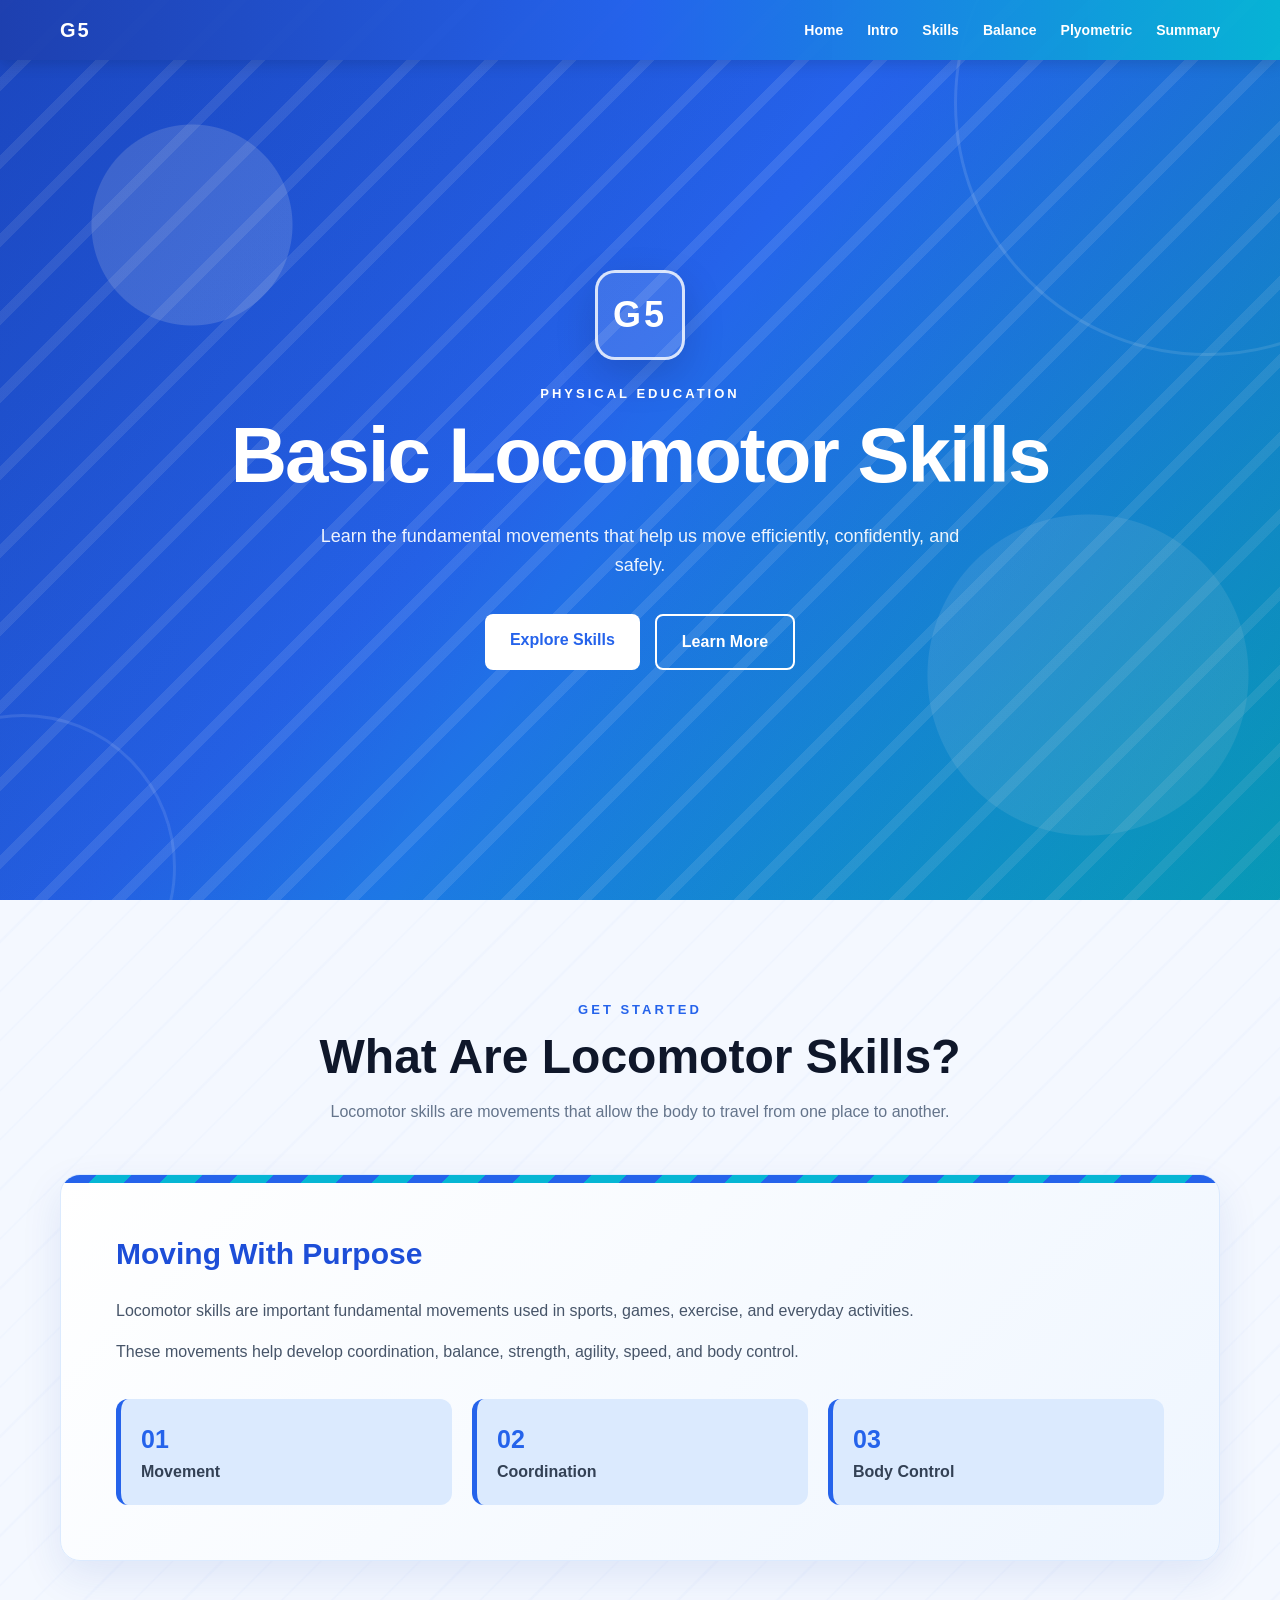
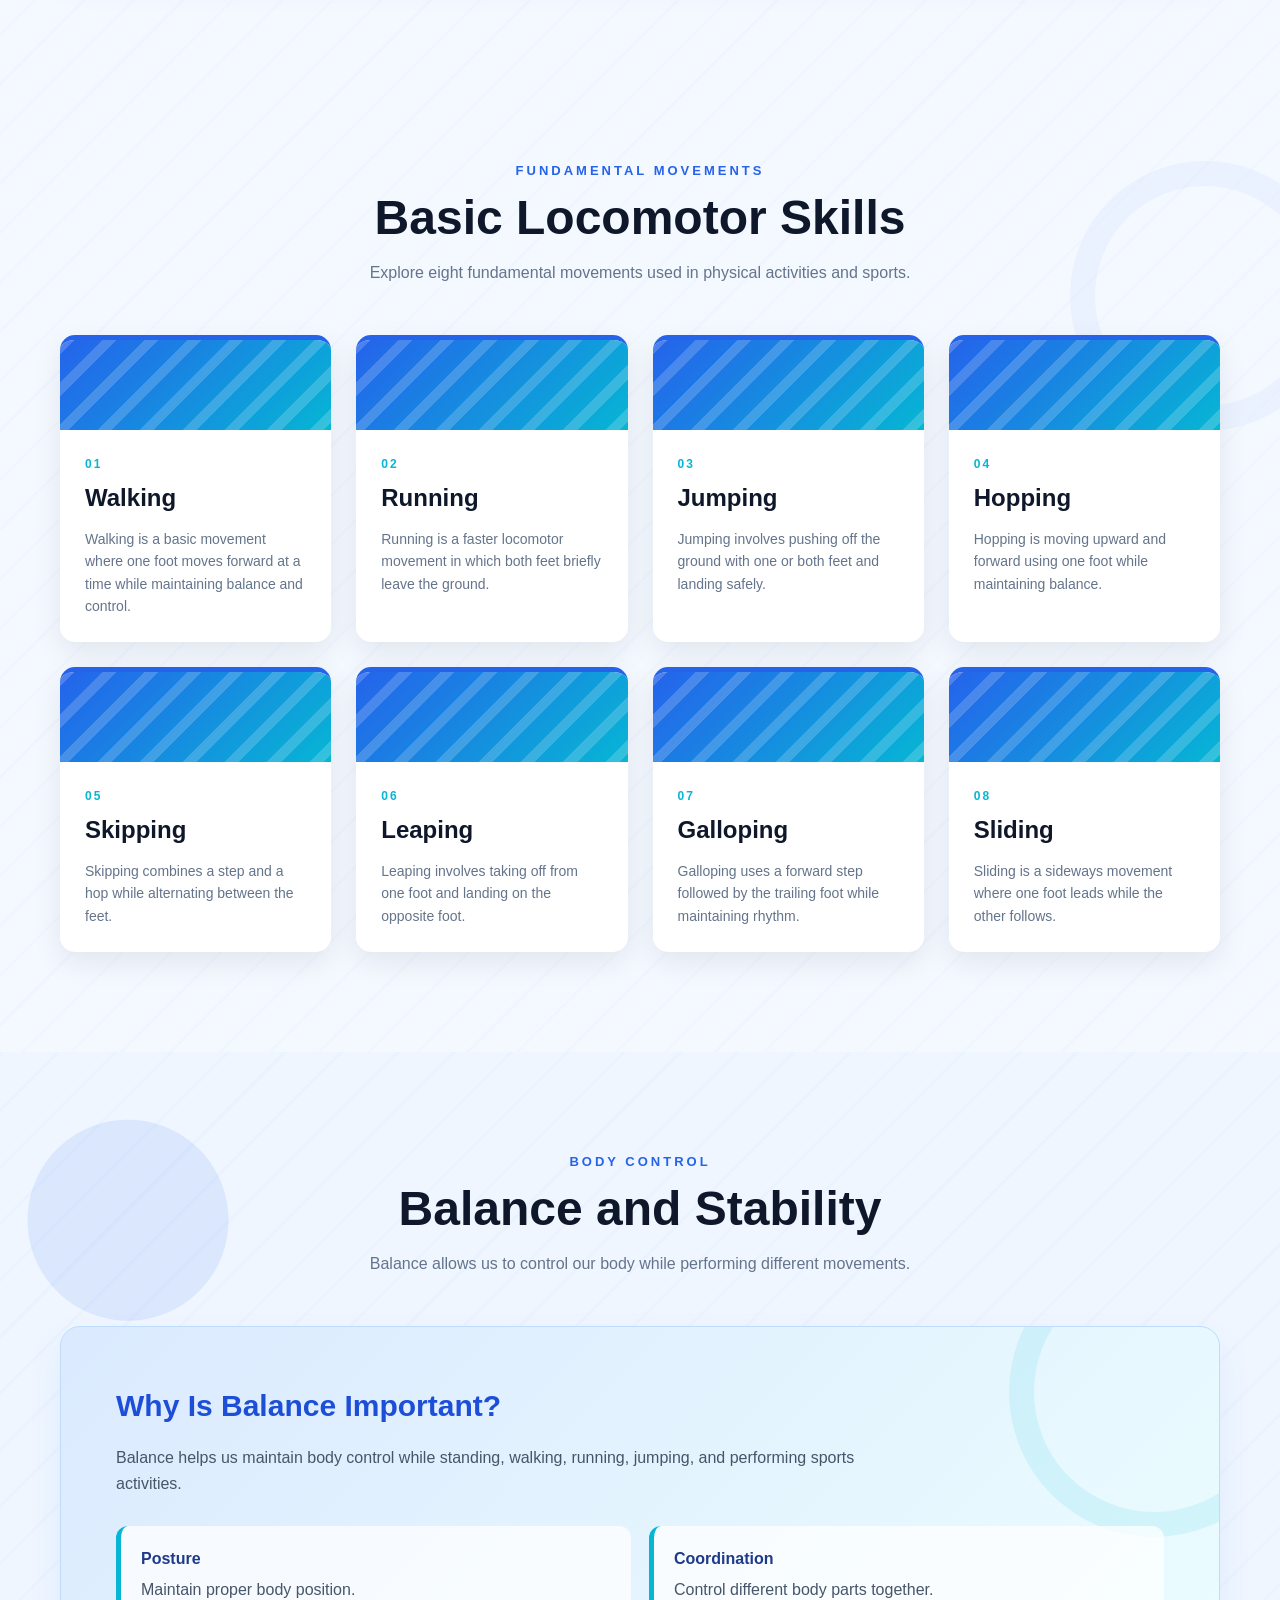
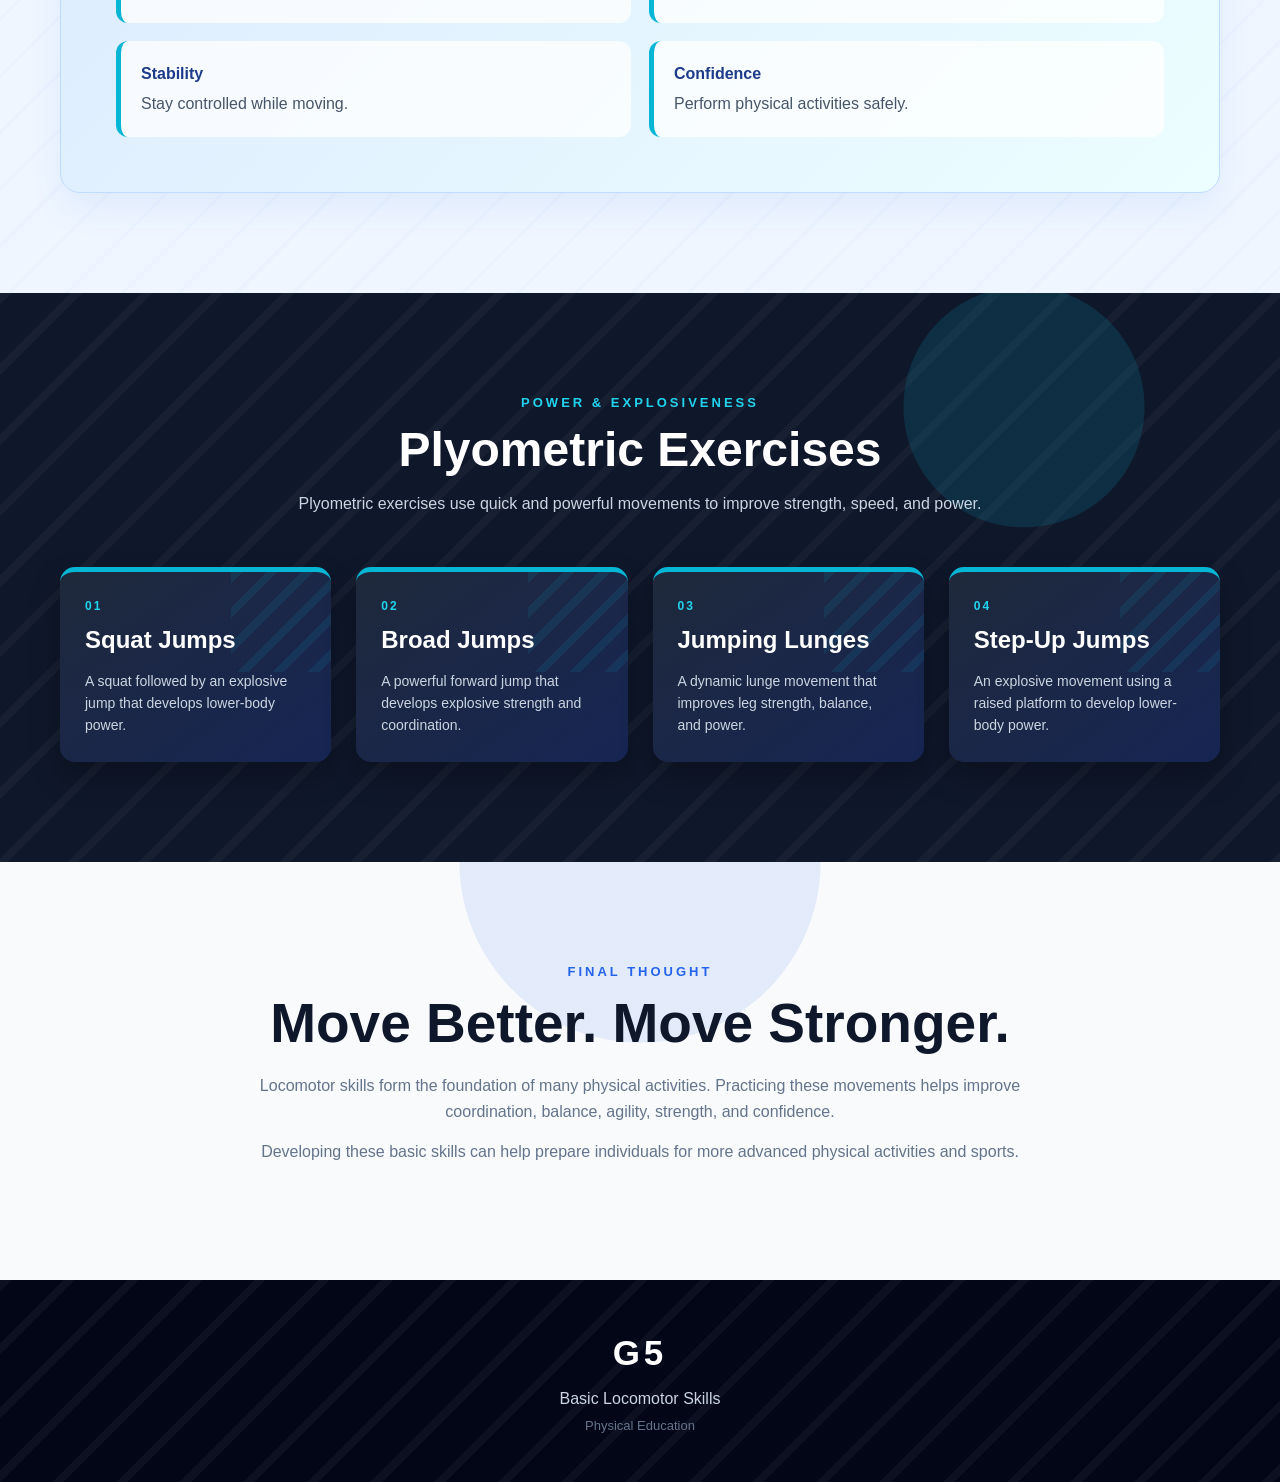
==== commit 36c0939b: "Update index.html" ====
--- a/index.html
+++ b/index.html
@@ -1,220 +1,152 @@
-```html
 <!DOCTYPE html>
 <html lang="en">
 
 <head>
-
     <meta charset="UTF-8">
-
-    <meta
-        name="viewport"
-        content="width=device-width, initial-scale=1.0"
-    >
+    <meta name="viewport" content="width=device-width, initial-scale=1.0">
 
     <title>G5 | Basic Locomotor Skills</title>
 
     <link rel="stylesheet" href="style.css">
-
 </head>
 
-
 <body>
 
-
-    <!-- =================================================
-         FIXED NAVIGATION
-    ================================================== -->
+    <!-- =========================
+         NAVIGATION
+    ========================== -->
 
     <nav class="navbar">
 
         <div class="nav-container">
 
-
-            <!-- G5 LOGO -->
-
-            <a href="#home" class="brand">
-
-                <div class="g5-logo">
-                    G5
-                </div>
-
-                <div class="brand-text">
-
-                    <strong>
-                        G5
-                    </strong>
-
-                    <span>
-                        Locomotor Skills
-                    </span>
-
-                </div>
-
-            </a>
-
-
-            <!-- NAVIGATION LINKS -->
-
-            <ul class="nav-links">
-
-                <li>
-                    <a href="#home">
-                        Home
-                    </a>
-                </li>
-
-                <li>
-                    <a href="#intro">
-                        Intro
-                    </a>
-                </li>
-
-                <li>
-                    <a href="#skills">
-                        Skills
-                    </a>
-                </li>
-
-                <li>
-                    <a href="#balance">
-                        Balance
-                    </a>
-                </li>
-
-                <li>
-                    <a href="#plyometric">
-                        Plyometric
-                    </a>
-                </li>
-
-                <li>
-                    <a href="#conclusion">
-                        Summary
-                    </a>
-                </li>
-
-            </ul>
+            <div class="logo">
+                G5
+            </div>
+
+            <div class="nav-links">
+
+                <a href="#home">Home</a>
+                <a href="#intro">Intro</a>
+                <a href="#skills">Skills</a>
+                <a href="#balance">Balance</a>
+                <a href="#plyometric">Plyometric</a>
+                <a href="#summary">Summary</a>
+
+            </div>
 
         </div>
 
     </nav>
 
 
-
-    <!-- =================================================
+    <!-- =========================
          HERO
-    ================================================== -->
-
-    <header
-        class="hero"
-        id="home"
-    >
+    ========================== -->
+
+    <section id="home" class="hero">
 
         <div class="hero-overlay"></div>
 
-
         <div class="hero-content">
-
-
-            <!-- G5 HERO LOGO -->
 
             <div class="hero-logo">
                 G5
             </div>
 
-
             <p class="eyebrow">
                 PHYSICAL EDUCATION
             </p>
-
 
             <h1>
                 Basic Locomotor Skills
             </h1>
 
-
             <p class="hero-description">
-
                 Learn the fundamental movements that help us
-                move, balance, jump, run, and explore our environment.
-
-            </p>
-
+                move efficiently, confidently, and safely.
+            </p>
 
             <div class="hero-buttons">
 
-                <a
-                    href="#intro"
-                    class="btn"
-                >
-                    Start Learning →
-                </a>
-
-
-                <a
-                    href="#skills"
-                    class="btn btn-outline"
-                >
+                <a href="#skills" class="btn primary-btn">
                     Explore Skills
                 </a>
 
+                <a href="#intro" class="btn secondary-btn">
+                    Learn More
+                </a>
+
             </div>
 
         </div>
 
-    </header>
-
-
-
-    <!-- =================================================
+    </section>
+
+
+    <!-- =========================
          INTRODUCTION
-    ================================================== -->
-
-    <section id="intro">
-
-
-        <div class="section-title">
-
-            <span class="section-label">
-                LET'S LEARN
-            </span>
-
+    ========================== -->
+
+    <section id="intro" class="section intro-section">
+
+        <div class="section-heading">
+
+            <p class="section-label">
+                GET STARTED
+            </p>
 
             <h2>
-                Introduction
+                What Are Locomotor Skills?
             </h2>
 
-
             <p>
-                Understanding basic locomotor movements
-            </p>
-
-        </div>
-
+                Locomotor skills are movements that allow the body
+                to travel from one place to another.
+            </p>
+
+        </div>
 
 
         <div class="intro-box">
 
-
             <div class="intro-content">
 
+                <h3>
+                    Moving With Purpose
+                </h3>
+
                 <p>
-
-                    Locomotor skills are movements that allow the body
-                    to travel from one place to another. They are important
-                    for physical fitness, coordination, balance, agility,
-                    and participation in sports and everyday activities.
-
+                    Locomotor skills are important fundamental
+                    movements used in sports, games, exercise,
+                    and everyday activities.
                 </p>
 
-
                 <p>
-
-                    These movements help us develop confidence and control
-                    while performing different physical activities.
-
+                    These movements help develop coordination,
+                    balance, strength, agility, speed, and body
+                    control.
                 </p>
 
+                <div class="intro-points">
+
+                    <div>
+                        <strong>01</strong>
+                        <span>Movement</span>
+                    </div>
+
+                    <div>
+                        <strong>02</strong>
+                        <span>Coordination</span>
+                    </div>
+
+                    <div>
+                        <strong>03</strong>
+                        <span>Body Control</span>
+                    </div>
+
+                </div>
+
             </div>
 
         </div>
@@ -222,705 +154,495 @@
     </section>
 
 
-
-    <!-- =================================================
-         BASIC LOCOMOTOR SKILLS
-    ================================================== -->
-
-    <section id="skills">
-
-
-        <div class="section-title">
-
-            <span class="section-label">
-                MOVEMENT
-            </span>
-
+    <!-- =========================
+         LOCOMOTOR SKILLS
+    ========================== -->
+
+    <section id="skills" class="section skills-section">
+
+        <div class="section-heading">
+
+            <p class="section-label">
+                FUNDAMENTAL MOVEMENTS
+            </p>
 
             <h2>
                 Basic Locomotor Skills
             </h2>
 
-
             <p>
-                Explore each fundamental movement
-            </p>
-
-        </div>
-
-
-
-        <div class="cards">
-
+                Explore eight fundamental movements used in
+                physical activities and sports.
+            </p>
+
+        </div>
+
+
+        <div class="cards-grid">
 
 
             <!-- WALKING -->
 
-            <div class="card">
-
-                <div class="card-image">
-
-                    <span class="skill-icon">
-                        🚶
-                    </span>
-
-                </div>
-
-
-                <div class="card-body">
+            <article class="card">
+
+                <div class="card-image"></div>
+
+                <div class="card-content">
+
+                    <p class="card-number">
+                        01
+                    </p>
 
                     <h3>
                         Walking
                     </h3>
 
-
-                    <p>
-
-                        Moving forward by placing one foot in front
-                        of the other while maintaining balance and control.
-
-                    </p>
-
-                </div>
+                    <p>
+                        Walking is a basic movement where one foot
+                        moves forward at a time while maintaining
+                        balance and control.
+                    </p>
+
+                </div>
+
+            </article>
+
+
+            <!-- RUNNING -->
+
+            <article class="card">
+
+                <div class="card-image"></div>
+
+                <div class="card-content">
+
+                    <p class="card-number">
+                        02
+                    </p>
+
+                    <h3>
+                        Running
+                    </h3>
+
+                    <p>
+                        Running is a faster locomotor movement in
+                        which both feet briefly leave the ground.
+                    </p>
+
+                </div>
+
+            </article>
+
+
+            <!-- JUMPING -->
+
+            <article class="card">
+
+                <div class="card-image"></div>
+
+                <div class="card-content">
+
+                    <p class="card-number">
+                        03
+                    </p>
+
+                    <h3>
+                        Jumping
+                    </h3>
+
+                    <p>
+                        Jumping involves pushing off the ground
+                        with one or both feet and landing safely.
+                    </p>
+
+                </div>
+
+            </article>
+
+
+            <!-- HOPPING -->
+
+            <article class="card">
+
+                <div class="card-image"></div>
+
+                <div class="card-content">
+
+                    <p class="card-number">
+                        04
+                    </p>
+
+                    <h3>
+                        Hopping
+                    </h3>
+
+                    <p>
+                        Hopping is moving upward and forward using
+                        one foot while maintaining balance.
+                    </p>
+
+                </div>
+
+            </article>
+
+
+            <!-- SKIPPING -->
+
+            <article class="card">
+
+                <div class="card-image"></div>
+
+                <div class="card-content">
+
+                    <p class="card-number">
+                        05
+                    </p>
+
+                    <h3>
+                        Skipping
+                    </h3>
+
+                    <p>
+                        Skipping combines a step and a hop while
+                        alternating between the feet.
+                    </p>
+
+                </div>
+
+            </article>
+
+
+            <!-- LEAPING -->
+
+            <article class="card">
+
+                <div class="card-image"></div>
+
+                <div class="card-content">
+
+                    <p class="card-number">
+                        06
+                    </p>
+
+                    <h3>
+                        Leaping
+                    </h3>
+
+                    <p>
+                        Leaping involves taking off from one foot
+                        and landing on the opposite foot.
+                    </p>
+
+                </div>
+
+            </article>
+
+
+            <!-- GALLOPING -->
+
+            <article class="card">
+
+                <div class="card-image"></div>
+
+                <div class="card-content">
+
+                    <p class="card-number">
+                        07
+                    </p>
+
+                    <h3>
+                        Galloping
+                    </h3>
+
+                    <p>
+                        Galloping uses a forward step followed by
+                        the trailing foot while maintaining rhythm.
+                    </p>
+
+                </div>
+
+            </article>
+
+
+            <!-- SLIDING -->
+
+            <article class="card">
+
+                <div class="card-image"></div>
+
+                <div class="card-content">
+
+                    <p class="card-number">
+                        08
+                    </p>
+
+                    <h3>
+                        Sliding
+                    </h3>
+
+                    <p>
+                        Sliding is a sideways movement where one
+                        foot leads while the other follows.
+                    </p>
+
+                </div>
+
+            </article>
+
+        </div>
+
+    </section>
+
+
+    <!-- =========================
+         BALANCE
+    ========================== -->
+
+    <section id="balance" class="section balance-section">
+
+        <div class="section-heading">
+
+            <p class="section-label">
+                BODY CONTROL
+            </p>
+
+            <h2>
+                Balance and Stability
+            </h2>
+
+            <p>
+                Balance allows us to control our body while
+                performing different movements.
+            </p>
+
+        </div>
+
+
+        <div class="balance-container">
+
+            <div class="balance-content">
+
+                <h3>
+                    Why Is Balance Important?
+                </h3>
+
+                <p>
+                    Balance helps us maintain body control while
+                    standing, walking, running, jumping, and
+                    performing sports activities.
+                </p>
+
+                <ul class="balance-list">
+
+                    <li>
+                        <strong>Posture</strong>
+                        Maintain proper body position.
+                    </li>
+
+                    <li>
+                        <strong>Coordination</strong>
+                        Control different body parts together.
+                    </li>
+
+                    <li>
+                        <strong>Stability</strong>
+                        Stay controlled while moving.
+                    </li>
+
+                    <li>
+                        <strong>Confidence</strong>
+                        Perform physical activities safely.
+                    </li>
+
+                </ul>
 
             </div>
 
-
-
-            <!-- RUNNING -->
-
-            <div class="card">
-
-                <div class="card-image">
-
-                    <span class="skill-icon">
-                        🏃
-                    </span>
-
-                </div>
-
-
-                <div class="card-body">
-
-                    <h3>
-                        Running
-                    </h3>
-
-
-                    <p>
-
-                        A faster locomotor movement where there is
-                        a brief period when both feet are off the ground.
-
-                    </p>
-
-                </div>
-
+        </div>
+
+    </section>
+
+
+    <!-- =========================
+         PLYOMETRIC
+    ========================== -->
+
+    <section id="plyometric" class="section plyo-section">
+
+        <div class="section-heading light-heading">
+
+            <p class="section-label">
+                POWER & EXPLOSIVENESS
+            </p>
+
+            <h2>
+                Plyometric Exercises
+            </h2>
+
+            <p>
+                Plyometric exercises use quick and powerful
+                movements to improve strength, speed, and power.
+            </p>
+
+        </div>
+
+
+        <div class="cards-grid plyo-grid">
+
+
+            <article class="card plyo-card">
+
+                <div class="card-content">
+
+                    <p class="card-number">
+                        01
+                    </p>
+
+                    <h3>
+                        Squat Jumps
+                    </h3>
+
+                    <p>
+                        A squat followed by an explosive jump that
+                        develops lower-body power.
+                    </p>
+
+                </div>
+
+            </article>
+
+
+            <article class="card plyo-card">
+
+                <div class="card-content">
+
+                    <p class="card-number">
+                        02
+                    </p>
+
+                    <h3>
+                        Broad Jumps
+                    </h3>
+
+                    <p>
+                        A powerful forward jump that develops
+                        explosive strength and coordination.
+                    </p>
+
+                </div>
+
+            </article>
+
+
+            <article class="card plyo-card">
+
+                <div class="card-content">
+
+                    <p class="card-number">
+                        03
+                    </p>
+
+                    <h3>
+                        Jumping Lunges
+                    </h3>
+
+                    <p>
+                        A dynamic lunge movement that improves
+                        leg strength, balance, and power.
+                    </p>
+
+                </div>
+
+            </article>
+
+
+            <article class="card plyo-card">
+
+                <div class="card-content">
+
+                    <p class="card-number">
+                        04
+                    </p>
+
+                    <h3>
+                        Step-Up Jumps
+                    </h3>
+
+                    <p>
+                        An explosive movement using a raised
+                        platform to develop lower-body power.
+                    </p>
+
+                </div>
+
+            </article>
+
+        </div>
+
+    </section>
+
+
+    <!-- =========================
+         SUMMARY
+    ========================== -->
+
+    <section id="summary" class="section summary-section">
+
+        <div class="summary-box">
+
+            <p class="section-label">
+                FINAL THOUGHT
+            </p>
+
+            <h2>
+                Move Better. Move Stronger.
+            </h2>
+
+            <p>
+                Locomotor skills form the foundation of many
+                physical activities. Practicing these movements
+                helps improve coordination, balance, agility,
+                strength, and confidence.
+            </p>
+
+            <p>
+                Developing these basic skills can help prepare
+                individuals for more advanced physical activities
+                and sports.
+            </p>
+
+        </div>
+
+    </section>
+
+
+    <!-- =========================
+         FOOTER
+    ========================== -->
+
+    <footer class="footer">
+
+        <div class="footer-content">
+
+            <div class="footer-logo">
+                G5
             </div>
 
-
-
-            <!-- JUMPING -->
-
-            <div class="card">
-
-                <div class="card-image">
-
-                    <span class="skill-icon">
-                        ⬆️
-                    </span>
-
-                </div>
-
-
-                <div class="card-body">
-
-                    <h3>
-                        Jumping
-                    </h3>
-
-
-                    <p>
-
-                        Pushing off the ground with both feet and
-                        landing safely while developing power and coordination.
-
-                    </p>
-
-                </div>
-
-            </div>
-
-
-
-            <!-- HOPPING -->
-
-            <div class="card">
-
-                <div class="card-image">
-
-                    <span class="skill-icon">
-                        🦘
-                    </span>
-
-                </div>
-
-
-                <div class="card-body">
-
-                    <h3>
-                        Hopping
-                    </h3>
-
-
-                    <p>
-
-                        Moving upward or forward using one foot while
-                        maintaining control and balance.
-
-                    </p>
-
-                </div>
-
-            </div>
-
-
-
-            <!-- SKIPPING -->
-
-            <div class="card">
-
-                <div class="card-image">
-
-                    <span class="skill-icon">
-                        💃
-                    </span>
-
-                </div>
-
-
-                <div class="card-body">
-
-                    <h3>
-                        Skipping
-                    </h3>
-
-
-                    <p>
-
-                        A rhythmic movement combining a step and hop,
-                        alternating from one foot to the other.
-
-                    </p>
-
-                </div>
-
-            </div>
-
-
-
-            <!-- LEAPING -->
-
-            <div class="card">
-
-                <div class="card-image">
-
-                    <span class="skill-icon">
-                        🪽
-                    </span>
-
-                </div>
-
-
-                <div class="card-body">
-
-                    <h3>
-                        Leaping
-                    </h3>
-
-
-                    <p>
-
-                        Taking off from one foot and landing on the
-                        opposite foot while covering distance.
-
-                    </p>
-
-                </div>
-
-            </div>
-
-
-
-            <!-- GALLOPING -->
-
-            <div class="card">
-
-                <div class="card-image">
-
-                    <span class="skill-icon">
-                        🐎
-                    </span>
-
-                </div>
-
-
-                <div class="card-body">
-
-                    <h3>
-                        Galloping
-                    </h3>
-
-
-                    <p>
-
-                        A forward movement where one foot leads while
-                        the other foot follows in a repeated pattern.
-
-                    </p>
-
-                </div>
-
-            </div>
-
-
-
-            <!-- SLIDING -->
-
-            <div class="card">
-
-                <div class="card-image">
-
-                    <span class="skill-icon">
-                        ↔️
-                    </span>
-
-                </div>
-
-
-                <div class="card-body">
-
-                    <h3>
-                        Sliding
-                    </h3>
-
-
-                    <p>
-
-                        Moving sideways while keeping the body facing
-                        forward and maintaining a smooth rhythm.
-
-                    </p>
-
-                </div>
-
-            </div>
-
-
-        </div>
-
-    </section>
-
-
-
-    <!-- =================================================
-         SINGLE LEG BALANCE
-    ================================================== -->
-
-    <section id="balance">
-
-
-        <div class="section-title">
-
-            <span class="section-label">
-                BALANCE
-            </span>
-
-
-            <h2>
-                Single Leg Balance Series
-            </h2>
-
-
             <p>
-                Build stability, control, and coordination
-            </p>
-
-        </div>
-
-
-
-        <div class="balance-container">
-
-
-            <ul class="balance-list">
-
-
-                <li>
-
-                    <span class="number">
-                        1
-                    </span>
-
-
-                    <div>
-
-                        <strong>
-                            Basic Single-Leg Stand
-                        </strong>
-
-                        <br>
-
-                        Stand on one foot for 10–20 seconds.
-
-                    </div>
-
-                </li>
-
-
-
-                <li>
-
-                    <span class="number">
-                        2
-                    </span>
-
-
-                    <div>
-
-                        <strong>
-                            Single-Leg Reach
-                        </strong>
-
-                        <br>
-
-                        Balance on one leg while reaching forward.
-
-                    </div>
-
-                </li>
-
-
-
-                <li>
-
-                    <span class="number">
-                        3
-                    </span>
-
-
-                    <div>
-
-                        <strong>
-                            Side Reach
-                        </strong>
-
-                        <br>
-
-                        Reach sideways while maintaining your balance.
-
-                    </div>
-
-                </li>
-
-
-
-                <li>
-
-                    <span class="number">
-                        4
-                    </span>
-
-
-                    <div>
-
-                        <strong>
-                            Single-Leg Knee Lift
-                        </strong>
-
-                        <br>
-
-                        Lift one knee while keeping the standing leg stable.
-
-                    </div>
-
-                </li>
-
-
-
-                <li>
-
-                    <span class="number">
-                        5
-                    </span>
-
-
-                    <div>
-
-                        <strong>
-                            Single-Leg Hold
-                        </strong>
-
-                        <br>
-
-                        Hold a controlled position for as long as comfortable.
-
-                    </div>
-
-                </li>
-
-
-            </ul>
-
-        </div>
-
-    </section>
-
-
-
-    <!-- =================================================
-         PLYOMETRIC
-    ================================================== -->
-
-    <section id="plyometric">
-
-
-        <div class="plyo">
-
-
-            <div class="section-title">
-
-                <span class="section-label">
-                    POWER
-                </span>
-
-
-                <h2>
-                    Plyometric Exercises
-                </h2>
-
-
-                <p>
-                    Develop explosive power and athletic movement
-                </p>
-
-            </div>
-
-
-
-            <div class="cards">
-
-
-                <!-- SQUAT JUMPS -->
-
-                <div class="card">
-
-                    <div class="plyo-icon">
-                        ⬆️
-                    </div>
-
-
-                    <h3>
-                        Squat Jumps
-                    </h3>
-
-
-                    <p>
-
-                        Bend into a squat and jump upward explosively.
-                        Land softly and repeat.
-
-                    </p>
-
-                </div>
-
-
-
-                <!-- BROAD JUMPS -->
-
-                <div class="card">
-
-                    <div class="plyo-icon">
-                        🦘
-                    </div>
-
-
-                    <h3>
-                        Broad Jumps
-                    </h3>
-
-
-                    <p>
-
-                        Jump forward from both feet and land
-                        with control.
-
-                    </p>
-
-                </div>
-
-
-
-                <!-- JUMPING LUNGES -->
-
-                <div class="card">
-
-                    <div class="plyo-icon">
-                        ⚡
-                    </div>
-
-
-                    <h3>
-                        Jumping Lunges
-                    </h3>
-
-
-                    <p>
-
-                        Alternate lunge positions through controlled
-                        explosive jumps.
-
-                    </p>
-
-                </div>
-
-
-
-                <!-- STEP-UP JUMPS -->
-
-                <div class="card">
-
-                    <div class="plyo-icon">
-                        🔲
-                    </div>
-
-
-                    <h3>
-                        Step-Up Jumps
-                    </h3>
-
-
-                    <p>
-
-                        Jump onto a stable low platform and
-                        step down safely.
-
-                    </p>
-
-                </div>
-
-
-            </div>
-
-        </div>
-
-    </section>
-
-
-
-    <!-- =================================================
-         CONCLUSION
-    ================================================== -->
-
-    <section id="conclusion">
-
-
-        <div class="conclusion">
-
-
-            <div class="section-title">
-
-                <span class="section-label">
-                    FINISH
-                </span>
-
-
-                <h2>
-                    Conclusion & Summary
-                </h2>
-
-            </div>
-
-
-
-            <p>
-
-                Basic locomotor skills form the foundation of physical
-                movement. Walking, running, jumping, hopping, skipping,
-                leaping, galloping, and sliding help develop coordination,
-                balance, agility, and confidence.
-
-            </p>
-
-
-
-            <p>
-
-                Combining these movements with single-leg balance
-                activities and plyometric exercises can further improve
-                physical performance.
-
-            </p>
-
-
-
-            <a
-                href="#home"
-                class="btn"
-            >
-                ↑ Back to Top
-            </a>
-
-
-        </div>
-
-    </section>
-
-
-
-    <!-- =================================================
-         FOOTER
-    ================================================== -->
-
-    <footer>
-
-
-        <div class="footer-logo">
-
-
-            <span class="g5-logo small">
-                G5
-            </span>
-
-
-            <strong>
                 Basic Locomotor Skills
-            </strong>
-
-
-        </div>
-
-
-        <p>
-            Learn • Move • Balance • Improve
-        </p>
-
-
-        <p class="copyright">
-            © 2026 G5 Physical Education
-        </p>
-
+            </p>
+
+            <p class="footer-small">
+                Physical Education
+            </p>
+
+        </div>
 
     </footer>
 
 
-
-    <!-- JavaScript -->
-
     <script src="script.js"></script>
 
-
 </body>
 
 </html>
-```
--- a/style.css
+++ b/style.css
@@ -1,197 +1,144 @@
-```css
-/* =====================================================
-   GENERAL
+/* =====================================================
+   BASIC WEBSITE STYLES
+   G5 | BASIC LOCOMOTOR SKILLS
+===================================================== */
+
+
+/* =====================================================
+   RESET
 ===================================================== */
 
 * {
     box-sizing: border-box;
-
     margin: 0;
     padding: 0;
-
     scroll-behavior: smooth;
 }
 
 
 html {
-    scroll-padding-top: 90px;
+    scroll-behavior: smooth;
 }
 
 
 body {
-    font-family:
-        Arial,
-        Helvetica,
-        sans-serif;
-
-    background: #f4f8ff;
+    font-family: Arial, Helvetica, sans-serif;
+    background:
+        radial-gradient(
+            circle at 10% 10%,
+            rgba(37, 99, 235, 0.08) 0 120px,
+            transparent 121px
+        ),
+        radial-gradient(
+            circle at 90% 80%,
+            rgba(6, 182, 212, 0.08) 0 150px,
+            transparent 151px
+        ),
+        repeating-linear-gradient(
+            135deg,
+            rgba(37, 99, 235, 0.025) 0 2px,
+            transparent 2px 35px
+        ),
+        #f4f8ff;
 
     color: #1e293b;
-
     line-height: 1.6;
 }
 
 
-
-/* =====================================================
-   FIXED NAVIGATION
+/* =====================================================
+   NAVIGATION
 ===================================================== */
 
 .navbar {
     position: fixed;
-
     top: 0;
     left: 0;
-
     width: 100%;
-
     z-index: 1000;
 
     background:
-        rgba(37, 99, 235, 0.96);
-
-    backdrop-filter: blur(12px);
+        linear-gradient(
+            90deg,
+            rgba(30, 64, 175, 0.98),
+            rgba(37, 99, 235, 0.98),
+            rgba(6, 182, 212, 0.96)
+        );
 
     color: white;
 
     box-shadow:
-        0 4px 20px
-        rgba(0, 0, 0, 0.15);
+        0 3px 15px rgba(0, 0, 0, 0.15);
 }
 
 
 .nav-container {
-    width: min(1200px, 100%);
-
+    max-width: 1200px;
     margin: auto;
 
-    padding: 12px 20px;
+    padding: 14px 20px;
 
     display: flex;
-
     justify-content: space-between;
-
     align-items: center;
-
-    gap: 20px;
-}
-
-
-
-/* =====================================================
-   G5 BRAND
-===================================================== */
-
-.brand {
-    display: flex;
-
-    align-items: center;
-
-    gap: 10px;
-
-    color: white;
-
-    text-decoration: none;
-
-    flex-shrink: 0;
-}
-
-
-.g5-logo {
-    width: 48px;
-    height: 48px;
-
-    display: grid;
-
-    place-items: center;
-
-    background: white;
-
-    color: #2563eb;
-
-    border-radius: 14px;
-
+}
+
+
+.logo {
     font-size: 20px;
-
-    font-weight: 900;
-
-    box-shadow:
-        0 4px 12px
-        rgba(0, 0, 0, 0.15);
-
-    border:
-        3px solid
-        rgba(255, 255, 255, 0.5);
-}
-
-
-.brand-text {
-    display: flex;
-
-    flex-direction: column;
-
-    line-height: 1.1;
-}
-
-
-.brand-text strong {
-    font-size: 17px;
-}
-
-
-.brand-text span {
-    font-size: 11px;
-
-    opacity: 0.85;
-}
-
-
-
-/* =====================================================
-   NAVIGATION LINKS
-   NO DRAWER
-===================================================== */
+    font-weight: bold;
+    white-space: nowrap;
+    letter-spacing: 2px;
+}
+
 
 .nav-links {
     display: flex;
-
+    gap: 24px;
     align-items: center;
-
-    justify-content: flex-end;
-
-    gap: 4px;
-
-    list-style: none;
-
-    flex-wrap: wrap;
 }
 
 
 .nav-links a {
-    display: block;
-
     color: white;
-
     text-decoration: none;
 
-    padding: 8px 11px;
-
-    border-radius: 8px;
-
-    font-size: 13px;
-
-    transition: 0.25s ease;
+    font-size: 14px;
+    font-weight: bold;
+
+    position: relative;
+
+    transition:
+        color 0.3s ease,
+        transform 0.3s ease;
+}
+
+
+.nav-links a::after {
+    content: "";
+
+    position: absolute;
+
+    left: 0;
+    bottom: -6px;
+
+    width: 0;
+    height: 3px;
+
+    background: white;
+
+    transition: width 0.3s ease;
 }
 
 
 .nav-links a:hover {
-    background:
-        rgba(255, 255, 255, 0.18);
-
-    transform:
-        translateY(-1px);
-}
-
+    transform: translateY(-2px);
+}
+
+
+.nav-links a:hover::after {
+    width: 100%;
+}
 
 
 /* =====================================================
@@ -201,29 +148,73 @@
 .hero {
     min-height: 100vh;
 
+    display: flex;
+    justify-content: center;
+    align-items: center;
+
+    text-align: center;
+
     position: relative;
-
-    display: flex;
-
-    justify-content: center;
-
-    align-items: center;
-
-    padding:
-        140px 20px 80px;
-
-    text-align: center;
-
-    color: white;
-
-    background-image:
-        url(
-            "https://images.unsplash.com/photo-1552674605-db6ffd4facb5?auto=format&fit=crop&w=1800&q=85"
+    overflow: hidden;
+
+    padding: 120px 20px 80px;
+
+    background:
+        radial-gradient(
+            circle at 15% 25%,
+            rgba(255, 255, 255, 0.16) 0 100px,
+            transparent 101px
+        ),
+        radial-gradient(
+            circle at 85% 75%,
+            rgba(255, 255, 255, 0.10) 0 160px,
+            transparent 161px
+        ),
+        repeating-linear-gradient(
+            135deg,
+            rgba(255, 255, 255, 0.10) 0 10px,
+            transparent 10px 55px
+        ),
+        linear-gradient(
+            135deg,
+            #1d4ed8,
+            #2563eb 45%,
+            #06b6d4
         );
-
-    background-size: cover;
-
-    background-position: center;
+}
+
+
+.hero::before {
+    content: "";
+
+    position: absolute;
+
+    width: 500px;
+    height: 500px;
+
+    border: 3px solid rgba(255, 255, 255, 0.12);
+
+    border-radius: 50%;
+
+    right: -180px;
+    top: -150px;
+}
+
+
+.hero::after {
+    content: "";
+
+    position: absolute;
+
+    width: 300px;
+    height: 300px;
+
+    border: 3px solid rgba(255, 255, 255, 0.10);
+
+    border-radius: 50%;
+
+    left: -130px;
+    bottom: -120px;
 }
 
 
@@ -234,94 +225,93 @@
 
     background:
         linear-gradient(
-            135deg,
-            rgba(29, 78, 216, 0.90),
-            rgba(6, 182, 212, 0.78)
+            120deg,
+            rgba(15, 23, 42, 0.15),
+            transparent 50%,
+            rgba(15, 23, 42, 0.18)
         );
 }
 
 
 .hero-content {
     position: relative;
-
-    max-width: 900px;
-
-    z-index: 1;
+    z-index: 2;
+
+    max-width: 850px;
+
+    color: white;
 }
 
 
 .hero-logo {
-    width: 80px;
-    height: 80px;
-
-    margin:
-        0 auto 18px;
-
-    display: grid;
-
-    place-items: center;
-
-    border-radius: 24px;
-
-    background: white;
-
-    color: #2563eb;
-
-    font-size: 32px;
-
+    width: 90px;
+    height: 90px;
+
+    margin: 0 auto 24px;
+
+    display: flex;
+    justify-content: center;
+    align-items: center;
+
+    border: 3px solid rgba(255, 255, 255, 0.8);
+    border-radius: 20px;
+
+    font-size: 36px;
     font-weight: 900;
+    letter-spacing: 3px;
+
+    background: rgba(255, 255, 255, 0.12);
 
     box-shadow:
-        0 15px 40px
-        rgba(0, 0, 0, 0.2);
-}
-
-
-.eyebrow {
-    letter-spacing: 4px;
-
+        0 15px 40px rgba(0, 0, 0, 0.15);
+}
+
+
+.eyebrow,
+.section-label {
     font-size: 13px;
-
     font-weight: bold;
 
-    opacity: 0.9;
-
+    letter-spacing: 3px;
+    text-transform: uppercase;
+}
+
+
+.hero .eyebrow {
     margin-bottom: 10px;
 }
 
 
 .hero h1 {
-    font-size:
-        clamp(38px, 7vw, 72px);
+    font-size: clamp(42px, 7vw, 78px);
 
     line-height: 1.05;
 
-    margin-bottom: 20px;
+    margin-bottom: 25px;
+
+    font-weight: 900;
+
+    letter-spacing: -2px;
 }
 
 
 .hero-description {
-    max-width: 700px;
-
-    margin:
-        auto auto 30px;
-
-    font-size:
-        clamp(17px, 3vw, 22px);
-
-    opacity: 0.95;
-}
-
-
-
-/* =====================================================
-   BUTTONS
-===================================================== */
+    max-width: 650px;
+
+    margin: auto;
+
+    font-size: 18px;
+
+    color: rgba(255, 255, 255, 0.92);
+}
+
 
 .hero-buttons {
+    margin-top: 35px;
+
     display: flex;
-
     justify-content: center;
+    gap: 15px;
 
     flex-wrap: wrap;
 }
@@ -330,708 +320,746 @@
 .btn {
     display: inline-block;
 
-    border: none;
-
+    padding: 13px 25px;
+
+    border-radius: 8px;
+
+    text-decoration: none;
+
+    font-weight: bold;
+
+    transition:
+        transform 0.3s ease,
+        box-shadow 0.3s ease,
+        background 0.3s ease;
+}
+
+
+.btn:hover {
+    transform: translateY(-4px);
+
+    box-shadow:
+        0 10px 25px rgba(0, 0, 0, 0.18);
+}
+
+
+.primary-btn {
     background: white;
-
     color: #2563eb;
-
-    padding:
-        13px 23px;
-
-    border-radius: 30px;
+}
+
+
+.secondary-btn {
+    border: 2px solid white;
+    color: white;
+    background: transparent;
+}
+
+
+/* =====================================================
+   GENERAL SECTIONS
+===================================================== */
+
+.section {
+    max-width: 1200px;
+
+    margin: auto;
+
+    padding: 100px 20px;
+}
+
+
+.section-heading {
+    text-align: center;
+
+    max-width: 750px;
+
+    margin: 0 auto 50px;
+}
+
+
+.section-label {
+    color: #2563eb;
+
+    margin-bottom: 10px;
+}
+
+
+.section-heading h2 {
+    font-size: clamp(32px, 5vw, 48px);
+
+    line-height: 1.1;
+
+    margin-bottom: 15px;
+
+    color: #0f172a;
+}
+
+
+.section-heading p:last-child {
+    color: #64748b;
+}
+
+
+/* =====================================================
+   INTRO
+===================================================== */
+
+.intro-section {
+    position: relative;
+}
+
+
+.intro-box {
+    position: relative;
+    overflow: hidden;
+
+    border-radius: 20px;
+
+    background:
+        linear-gradient(
+            135deg,
+            #ffffff,
+            #eff6ff
+        );
+
+    border: 1px solid #dbeafe;
+
+    box-shadow:
+        0 15px 40px rgba(30, 64, 175, 0.10);
+}
+
+
+.intro-box::before {
+    content: "";
+
+    position: absolute;
+
+    top: 0;
+    left: 0;
+
+    width: 100%;
+    height: 8px;
+
+    background:
+        repeating-linear-gradient(
+            135deg,
+            #2563eb 0 25px,
+            #06b6d4 25px 50px
+        );
+}
+
+
+.intro-content {
+    padding: 55px;
+}
+
+
+.intro-content h3 {
+    font-size: 30px;
+
+    color: #1d4ed8;
+
+    margin-bottom: 20px;
+}
+
+
+.intro-content p {
+    color: #475569;
+
+    margin-bottom: 15px;
+
+    max-width: 850px;
+}
+
+
+.intro-points {
+    display: grid;
+
+    grid-template-columns: repeat(3, 1fr);
+
+    gap: 20px;
+
+    margin-top: 35px;
+}
+
+
+.intro-points div {
+    padding: 20px;
+
+    border-radius: 12px;
+
+    background: #dbeafe;
+
+    border-left: 5px solid #2563eb;
+}
+
+
+.intro-points strong {
+    display: block;
+
+    color: #2563eb;
+
+    font-size: 25px;
+}
+
+
+.intro-points span {
+    color: #334155;
 
     font-weight: bold;
-
-    cursor: pointer;
-
-    text-decoration: none;
-
-    transition: 0.3s;
-
-    margin: 5px;
-}
-
-
-.btn:hover {
-    transform:
-        translateY(-3px);
+}
+
+
+/* =====================================================
+   SKILLS
+===================================================== */
+
+.skills-section {
+    position: relative;
+}
+
+
+.skills-section::before {
+    content: "";
+
+    position: absolute;
+
+    width: 220px;
+    height: 220px;
+
+    right: -100px;
+    top: 100px;
+
+    border-radius: 50%;
+
+    border: 25px solid rgba(37, 99, 235, 0.04);
+
+    pointer-events: none;
+}
+
+
+.cards-grid {
+    display: grid;
+
+    grid-template-columns:
+        repeat(4, 1fr);
+
+    gap: 25px;
+}
+
+
+.card {
+    position: relative;
+    overflow: hidden;
+
+    background: white;
+
+    border-radius: 15px;
+
+    border-top: 5px solid #2563eb;
 
     box-shadow:
-        0 10px 25px
-        rgba(0, 0, 0, 0.22);
-}
-
-
-.btn-outline {
-    background: transparent;
-
-    color: white;
-
-    border:
-        2px solid white;
-}
-
-
-.btn-outline:hover {
-    background: white;
-
-    color: #2563eb;
-}
-
-
-
-/* =====================================================
-   SECTIONS
-===================================================== */
-
-section {
-    width:
-        min(1150px, 100%);
-
-    margin: auto;
-
-    padding:
-        100px 20px;
-
-    scroll-margin-top: 70px;
-}
-
-
-.section-title {
-    text-align: center;
-
-    margin-bottom: 45px;
-}
-
-
-.section-label {
-    display: inline-block;
-
-    color: #06b6d4;
-
-    font-size: 12px;
-
-    font-weight: bold;
-
-    letter-spacing: 3px;
-
-    margin-bottom: 5px;
-}
-
-
-.section-title h2 {
-    color: #1d4ed8;
-
-    font-size:
-        clamp(28px, 5vw, 42px);
-
-    line-height: 1.2;
-
-    margin-bottom: 10px;
-}
-
-
-.section-title p {
-    color: #64748b;
-}
-
-
-
-/* =====================================================
-   INTRODUCTION
-===================================================== */
-
-.intro-box {
-    display: grid;
-
-    grid-template-columns:
-        1fr 1.2fr;
-
-    overflow: hidden;
-
-    background: white;
-
-    border-radius: 24px;
-
-    box-shadow:
-        0 12px 35px
-        rgba(37, 99, 235, 0.10);
-}
-
-
-.intro-image {
-    min-height: 350px;
-}
-
-
-.intro-image img {
-    width: 100%;
-    height: 100%;
-
-    display: block;
-
-    object-fit: cover;
-}
-
-
-.intro-content {
-    padding: 40px;
-
-    display: flex;
-
-    flex-direction: column;
-
-    justify-content: center;
-}
-
-
-.intro-content p {
-    font-size: 17px;
-
-    margin-bottom: 20px;
-}
-
-
-.intro-content p:last-child {
-    margin-bottom: 0;
-}
-
-
-
-/* =====================================================
-   CARDS
-===================================================== */
-
-.cards {
-    display: grid;
-
-    grid-template-columns:
-        repeat(
-            auto-fit,
-            minmax(230px, 1fr)
-        );
-
-    gap: 22px;
-}
-
-
-.card {
-    overflow: hidden;
-
-    background: white;
-
-    border-radius: 18px;
-
-    box-shadow:
-        0 7px 20px
-        rgba(0, 0, 0, 0.07);
+        0 10px 30px rgba(15, 23, 42, 0.08);
 
     transition:
         transform 0.3s ease,
         box-shadow 0.3s ease;
-
-    border-top:
-        5px solid #2563eb;
 }
 
 
 .card:hover {
-    transform:
-        translateY(-7px);
+    transform: translateY(-8px);
 
     box-shadow:
-        0 15px 30px
-        rgba(37, 99, 235, 0.15);
-}
-
+        0 18px 40px rgba(30, 64, 175, 0.15);
+}
+
+
+/*
+   Empty visual header.
+   No image or icon.
+   Uses sporty stripes instead.
+*/
 
 .card-image {
-    height: 180px;
-
+    height: 90px;
+
+    background:
+        repeating-linear-gradient(
+            135deg,
+            rgba(255, 255, 255, 0.18) 0 10px,
+            transparent 10px 30px
+        ),
+        linear-gradient(
+            135deg,
+            #2563eb,
+            #06b6d4
+        );
+}
+
+
+.card-content {
+    padding: 25px;
+}
+
+
+.card-number {
+    font-size: 12px;
+
+    font-weight: bold;
+
+    letter-spacing: 2px;
+
+    color: #06b6d4;
+
+    margin-bottom: 5px;
+}
+
+
+.card-content h3 {
+    font-size: 24px;
+
+    color: #0f172a;
+
+    margin-bottom: 10px;
+}
+
+
+.card-content p:last-child {
+    color: #64748b;
+
+    font-size: 14px;
+}
+
+
+/* =====================================================
+   BALANCE
+===================================================== */
+
+.balance-section {
+    max-width: none;
+
+    background:
+        radial-gradient(
+            circle at 10% 20%,
+            rgba(37, 99, 235, 0.10) 0 100px,
+            transparent 101px
+        ),
+        repeating-linear-gradient(
+            135deg,
+            rgba(37, 99, 235, 0.025) 0 3px,
+            transparent 3px 40px
+        ),
+        #eff6ff;
+}
+
+
+.balance-section > * {
+    max-width: 1160px;
+
+    margin-left: auto;
+    margin-right: auto;
+}
+
+
+.balance-container {
     position: relative;
-
     overflow: hidden;
-}
-
-
-.card-image img {
-    width: 100%;
-    height: 100%;
-
-    display: block;
-
-    object-fit: cover;
-
-    transition:
-        transform 0.4s ease;
-}
-
-
-.card:hover
-.card-image img {
-    transform:
-        scale(1.08);
-}
-
-
-.skill-icon {
+
+    padding: 55px;
+
+    border-radius: 20px;
+
+    background:
+        linear-gradient(
+            135deg,
+            #dbeafe,
+            #ecfeff
+        );
+
+    border: 1px solid #bfdbfe;
+
+    box-shadow:
+        0 15px 35px rgba(37, 99, 235, 0.08);
+}
+
+
+.balance-container::before {
+    content: "";
+
     position: absolute;
 
-    right: 14px;
-
-    bottom: 12px;
-
-    width: 48px;
-    height: 48px;
-
-    display: grid;
-
-    place-items: center;
-
-    background: white;
+    right: -80px;
+    top: -80px;
+
+    width: 240px;
+    height: 240px;
 
     border-radius: 50%;
 
-    font-size: 25px;
-
-    box-shadow:
-        0 5px 15px
-        rgba(0, 0, 0, 0.15);
-}
-
-
-.card-body {
-    padding: 23px;
-}
-
-
-.card h3 {
+    border: 25px solid rgba(6, 182, 212, 0.10);
+}
+
+
+.balance-content {
+    position: relative;
+
+    z-index: 2;
+}
+
+
+.balance-content h3 {
     color: #1d4ed8;
 
-    margin-bottom: 8px;
-
-    font-size: 20px;
-}
-
-
-.card p {
+    font-size: 30px;
+
+    margin-bottom: 15px;
+}
+
+
+.balance-content > p {
+    max-width: 800px;
+
     color: #475569;
 
-    font-size: 15px;
-}
-
-
-
-/* =====================================================
-   BALANCE
-===================================================== */
-
-.balance-container {
-    background: #dbeafe;
-
-    padding: 25px;
-
-    border-radius: 25px;
-}
-
-
-.balance-image {
-    height: 250px;
-
-    overflow: hidden;
-
-    border-radius: 18px;
-
-    margin-bottom: 25px;
-}
-
-
-.balance-image img {
-    width: 100%;
-    height: 100%;
-
-    object-fit: cover;
+    margin-bottom: 30px;
 }
 
 
 .balance-list {
     list-style: none;
 
+    display: grid;
+
+    grid-template-columns:
+        repeat(2, 1fr);
+
+    gap: 18px;
+}
+
+
+.balance-list li {
+    padding: 20px;
+
+    background: rgba(255, 255, 255, 0.75);
+
+    border-radius: 12px;
+
+    border-left: 5px solid #06b6d4;
+
+    color: #475569;
+}
+
+
+.balance-list strong {
+    display: block;
+
+    color: #1e3a8a;
+
+    margin-bottom: 5px;
+}
+
+
+/* =====================================================
+   PLYOMETRIC
+===================================================== */
+
+.plyo-section {
+    max-width: none;
+
+    background:
+        radial-gradient(
+            circle at 80% 20%,
+            rgba(6, 182, 212, 0.15) 0 120px,
+            transparent 121px
+        ),
+        repeating-linear-gradient(
+            135deg,
+            rgba(255, 255, 255, 0.035) 0 8px,
+            transparent 8px 50px
+        ),
+        #0f172a;
+}
+
+
+.plyo-section > * {
+    max-width: 1160px;
+
+    margin-left: auto;
+    margin-right: auto;
+}
+
+
+.light-heading .section-label {
+    color: #22d3ee;
+}
+
+
+.light-heading h2 {
+    color: white;
+}
+
+
+.light-heading p:last-child {
+    color: #cbd5e1;
+}
+
+
+.plyo-card {
+    background:
+        linear-gradient(
+            145deg,
+            #1e293b,
+            #172554
+        );
+
+    border-top-color: #06b6d4;
+
+    box-shadow:
+        0 15px 30px rgba(0, 0, 0, 0.25);
+}
+
+
+.plyo-card::before {
+    content: "";
+
+    position: absolute;
+
+    top: 0;
+    right: 0;
+
+    width: 100px;
+    height: 100px;
+
+    background:
+        repeating-linear-gradient(
+            135deg,
+            rgba(6, 182, 212, 0.10) 0 8px,
+            transparent 8px 25px
+        );
+
+    pointer-events: none;
+}
+
+
+.plyo-card .card-content {
+    position: relative;
+
+    z-index: 2;
+}
+
+
+.plyo-card .card-content h3 {
+    color: white;
+}
+
+
+.plyo-card .card-content p:last-child {
+    color: #cbd5e1;
+}
+
+
+.plyo-card .card-number {
+    color: #22d3ee;
+}
+
+
+/* =====================================================
+   SUMMARY
+===================================================== */
+
+.summary-section {
+    max-width: none;
+
+    text-align: center;
+
+    background:
+        radial-gradient(
+            circle at 50% 0%,
+            rgba(37, 99, 235, 0.10) 0 180px,
+            transparent 181px
+        ),
+        #f8fafc;
+}
+
+
+.summary-box {
     max-width: 800px;
 
     margin: auto;
 }
 
 
-.balance-list li {
-    background: white;
-
-    margin: 12px 0;
-
-    padding: 17px 20px;
-
-    border-radius: 12px;
-
-    display: flex;
-
-    align-items: center;
-
-    gap: 12px;
-
-    box-shadow:
-        0 3px 10px
-        rgba(0, 0, 0, 0.05);
-
-    transition: 0.25s;
-}
-
-
-.balance-list li:hover {
-    transform:
-        translateX(5px);
-
-    box-shadow:
-        0 7px 18px
-        rgba(37, 99, 235, 0.12);
-}
-
-
-.number {
-    background: #2563eb;
+.summary-box h2 {
+    font-size: clamp(34px, 5vw, 55px);
+
+    color: #0f172a;
+
+    line-height: 1.1;
+
+    margin-bottom: 20px;
+}
+
+
+.summary-box p:not(.section-label) {
+    color: #64748b;
+
+    margin-bottom: 15px;
+}
+
+
+/* =====================================================
+   FOOTER
+===================================================== */
+
+.footer {
+    padding: 45px 20px;
+
+    text-align: center;
 
     color: white;
 
-    min-width: 34px;
-
-    height: 34px;
-
-    border-radius: 50%;
-
-    display: grid;
-
-    place-items: center;
-
-    font-weight: bold;
-}
-
-
-
-/* =====================================================
-   PLYOMETRIC
-===================================================== */
-
-.plyo {
-    background: #0f172a;
-
-    color: white;
-
-    width: 100%;
-
-    border-radius: 28px;
-
-    padding: 70px 25px;
-}
-
-
-.plyo .section-title h2 {
-    color: #60a5fa;
-}
-
-
-.plyo .section-title p {
+    background:
+        repeating-linear-gradient(
+            135deg,
+            rgba(255, 255, 255, 0.04) 0 8px,
+            transparent 8px 45px
+        ),
+        #020617;
+}
+
+
+.footer-logo {
+    font-size: 35px;
+
+    font-weight: 900;
+
+    letter-spacing: 4px;
+
+    margin-bottom: 5px;
+}
+
+
+.footer p {
     color: #cbd5e1;
 }
 
 
-.plyo .card {
-    background: #1e293b;
-
-    color: white;
-
-    border-top-color: #38bdf8;
-
-    padding: 30px;
-}
-
-
-.plyo .card h3 {
-    color: #7dd3fc;
-
-    margin-bottom: 10px;
-}
-
-
-.plyo .card p {
-    color: #cbd5e1;
-}
-
-
-.plyo-icon {
-    width: 65px;
-    height: 65px;
-
-    display: grid;
-
-    place-items: center;
-
-    margin-bottom: 15px;
-
-    border-radius: 18px;
-
-    background: #0f3b63;
-
-    font-size: 32px;
-}
-
-
-
-/* =====================================================
-   CONCLUSION
-===================================================== */
-
-.conclusion {
-    text-align: center;
-
-    background:
-        linear-gradient(
-            135deg,
-            #eff6ff,
-            #ecfeff
-        );
-
-    border-radius: 25px;
-
-    padding: 55px 25px;
-}
-
-
-.conclusion p {
-    max-width: 800px;
-
-    margin:
-        0 auto 15px;
-
-    font-size: 18px;
-}
-
-
-
-/* =====================================================
-   FOOTER
-===================================================== */
-
-footer {
-    background: #0f172a;
-
-    color: #cbd5e1;
-
-    text-align: center;
-
-    padding: 35px 20px;
-}
-
-
-.footer-logo {
-    display: flex;
-
-    justify-content: center;
-
-    align-items: center;
-
-    gap: 10px;
-
-    color: white;
-
-    margin-bottom: 10px;
-}
-
-
-.g5-logo.small {
-    width: 38px;
-    height: 38px;
-
-    font-size: 15px;
-
-    border-radius: 10px;
-}
-
-
-.copyright {
-    margin-top: 10px;
-
-    font-size: 12px;
-
-    opacity: 0.6;
-}
-
-
-
-/* =====================================================
-   TABLET
-===================================================== */
-
-@media (max-width: 850px) {
-
+.footer-small {
+    font-size: 13px;
+
+    margin-top: 5px;
+
+    color: #64748b !important;
+}
+
+
+/* =====================================================
+   RESPONSIVE
+===================================================== */
+
+@media (max-width: 1000px) {
+
+    .cards-grid {
+        grid-template-columns:
+            repeat(2, 1fr);
+    }
+
+    .nav-links {
+        gap: 14px;
+    }
+
+}
+
+
+@media (max-width: 700px) {
 
     .nav-container {
-        align-items: flex-start;
-
         flex-direction: column;
 
+        gap: 12px;
+    }
+
+
+    .nav-links {
+        gap: 12px;
+
+        flex-wrap: wrap;
+
+        justify-content: center;
+    }
+
+
+    .nav-links a {
+        font-size: 12px;
+    }
+
+
+    .hero {
+        padding-top: 150px;
+    }
+
+
+    .hero h1 {
+        letter-spacing: -1px;
+    }
+
+
+    .intro-content {
+        padding: 35px 25px;
+    }
+
+
+    .intro-points {
+        grid-template-columns: 1fr;
+    }
+
+
+    .cards-grid {
+        grid-template-columns: 1fr;
+    }
+
+
+    .balance-container {
+        padding: 35px 25px;
+    }
+
+
+    .balance-list {
+        grid-template-columns: 1fr;
+    }
+
+
+    .section {
+        padding: 75px 20px;
+    }
+
+}
+
+
+@media (max-width: 450px) {
+
+    .hero-logo {
+        width: 75px;
+        height: 75px;
+
+        font-size: 30px;
+    }
+
+
+    .hero-buttons {
+        flex-direction: column;
+    }
+
+
+    .btn {
+        width: 100%;
+    }
+
+
+    .nav-links {
         gap: 8px;
-
-        padding:
-            10px 15px;
-    }
-
-
-    .brand {
-        width: 100%;
-    }
-
-
-    /*
-       Navigation stays visible.
-       It does NOT become a drawer.
-    */
-
-    .nav-links {
-        width: 100%;
-
-        justify-content: flex-start;
-
-        overflow-x: auto;
-
-        flex-wrap: nowrap;
-
-        padding-bottom: 4px;
-
-        scrollbar-width: thin;
-    }
-
-
-    .nav-links a {
-        white-space: nowrap;
-
-        padding:
-            7px 10px;
-
-        font-size: 12px;
-    }
-
-
-    .hero {
-        padding-top: 180px;
-    }
-
-
-    section {
-        padding:
-            75px 15px;
-    }
-
-
-    .intro-box {
-        grid-template-columns: 1fr;
-    }
-
-
-    .intro-image {
-        min-height: 250px;
-    }
-
-
-    .intro-content {
-        padding:
-            28px 22px;
-    }
-
-
-    .plyo {
-        padding:
-            55px 15px;
-    }
-
-}
-
-
-
-/* =====================================================
-   SMALL PHONES
-===================================================== */
-
-@media (max-width: 450px) {
-
-
-    .brand-text span {
-        display: none;
-    }
-
-
-    .g5-logo {
-        width: 42px;
-        height: 42px;
-
-        font-size: 17px;
-    }
-
-
-    .hero {
-        padding-left: 15px;
-
-        padding-right: 15px;
-    }
-
-
-    .hero h1 {
-        font-size: 38px;
-    }
-
-
-    .hero-description {
-        font-size: 16px;
-    }
-
-
-    .hero-logo {
-        width: 65px;
-        height: 65px;
-
-        font-size: 26px;
-
-        border-radius: 18px;
-    }
-
-
-    .section-title {
-        margin-bottom: 30px;
-    }
-
-
-    .balance-list li {
-        align-items: flex-start;
-
-        font-size: 14px;
-    }
-
-
-    .number {
-        min-width: 30px;
-
-        height: 30px;
-    }
-
-
-    .card-image {
-        height: 160px;
-    }
-
-
-    .conclusion {
-        padding:
-            40px 18px;
-    }
-
-}
-```
+    }
+
+}
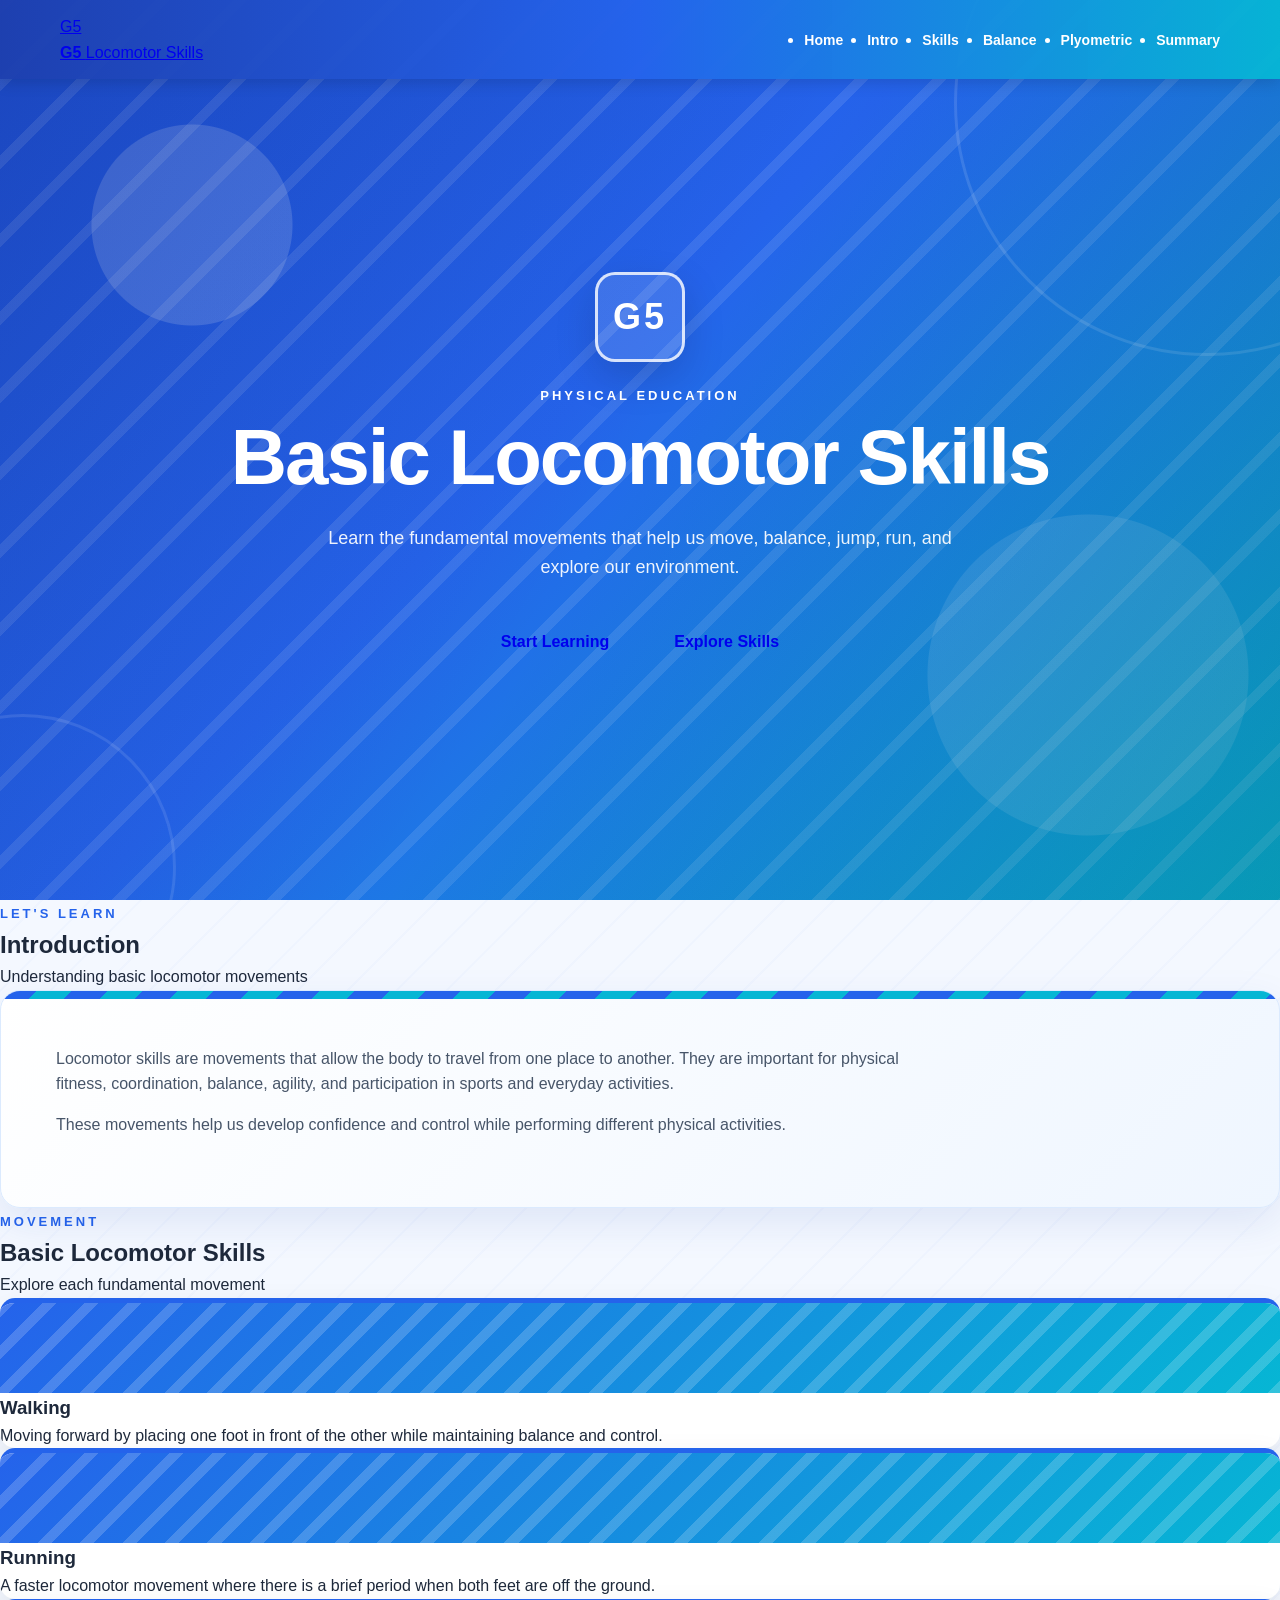
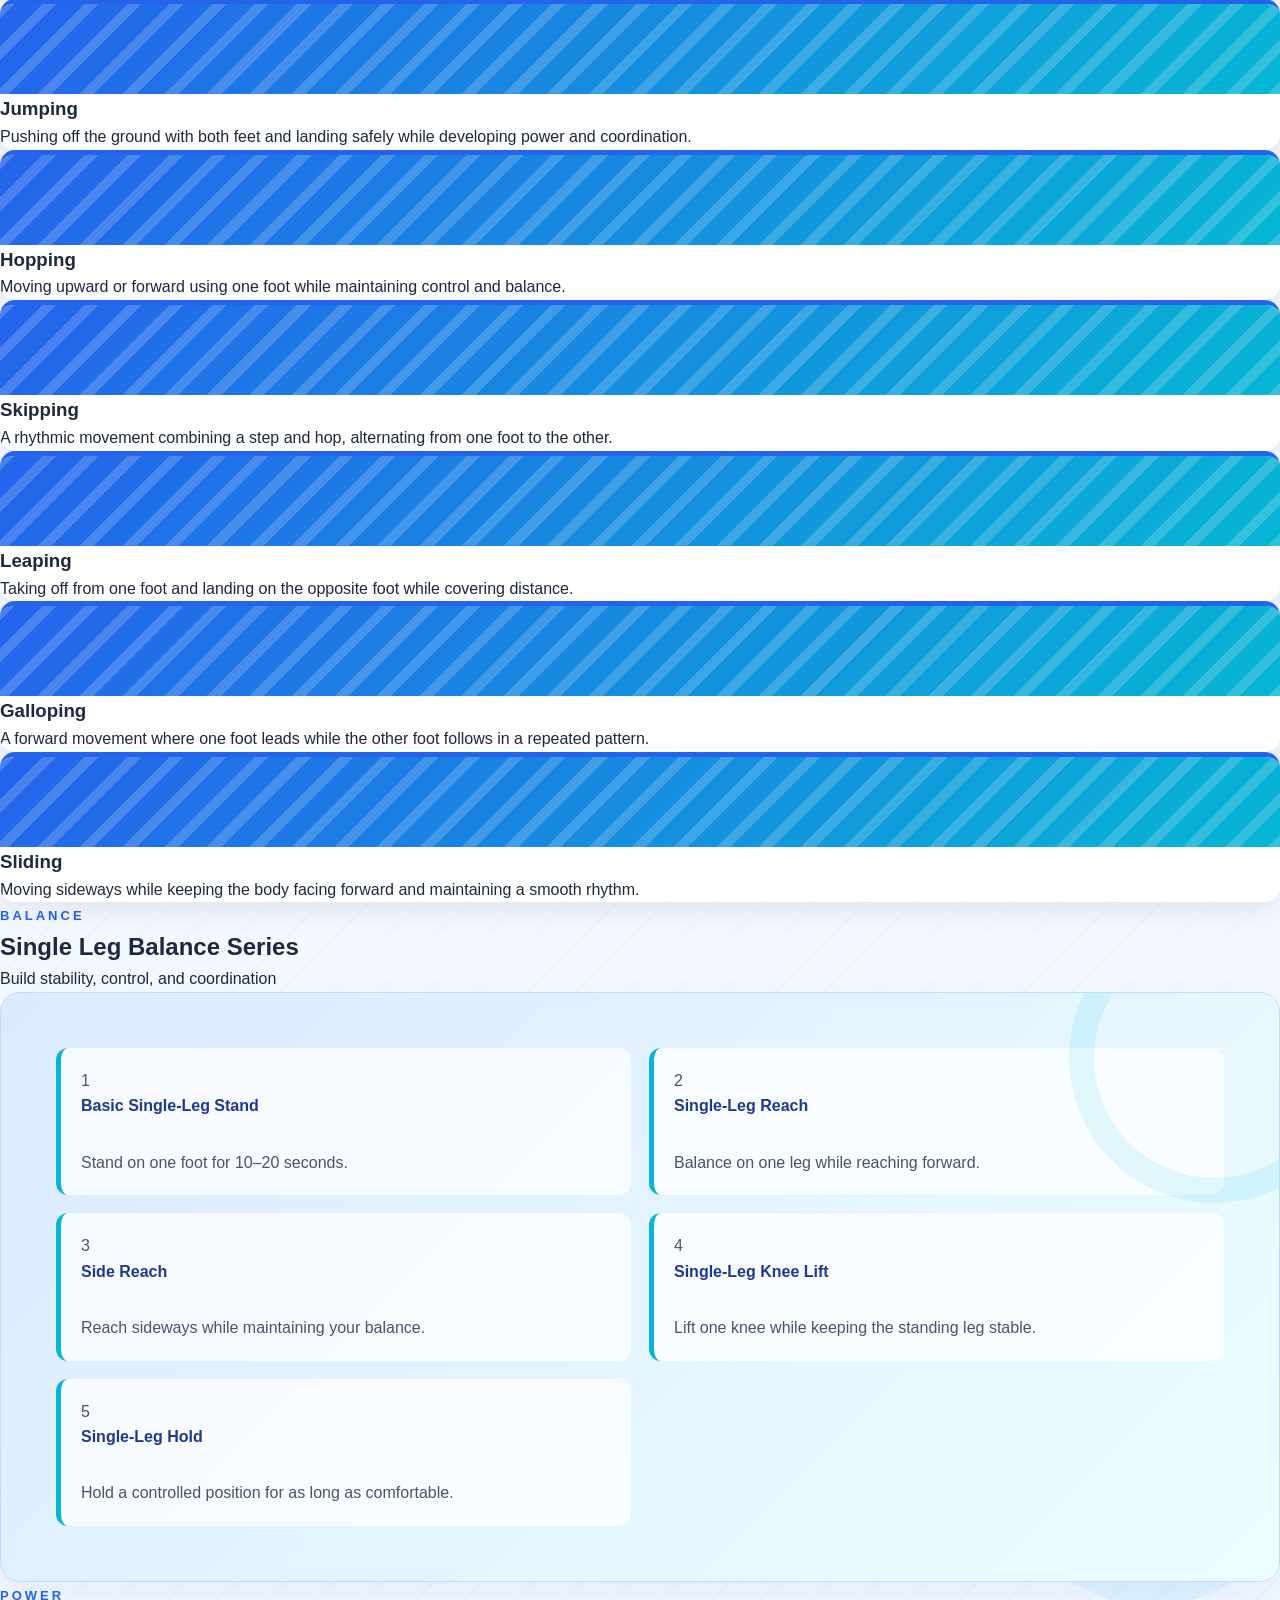
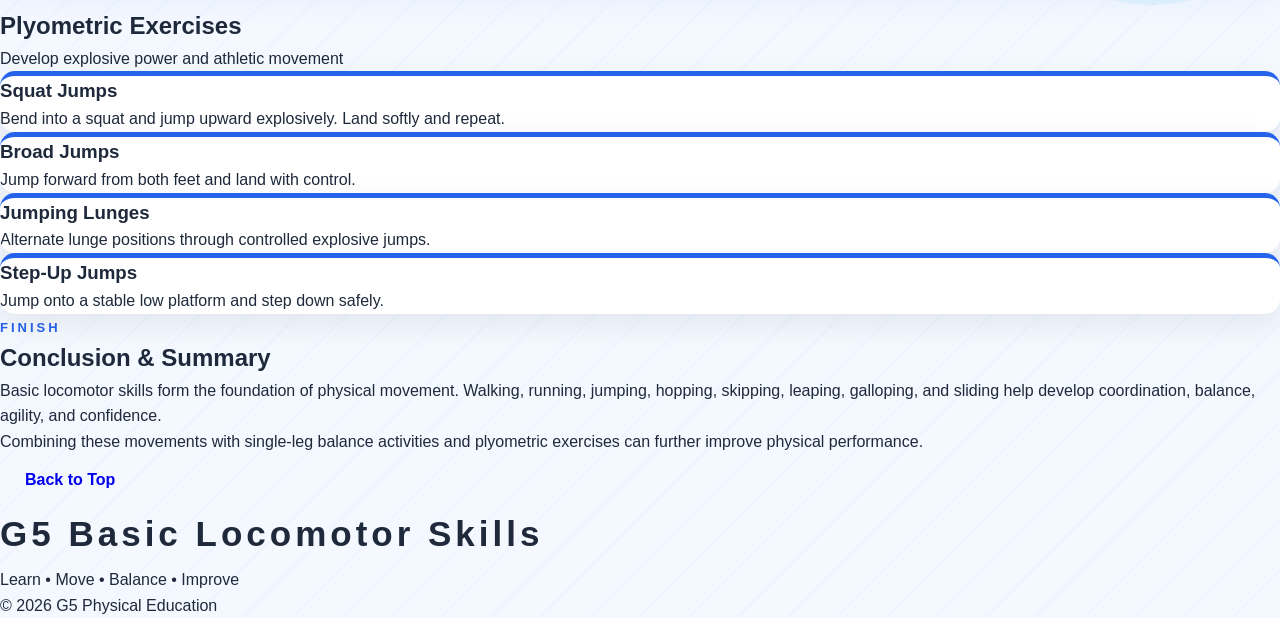
==== commit 391eef70: "Update index.html" ====
--- a/index.html
+++ b/index.html
@@ -2,80 +2,208 @@
 <html lang="en">
 
 <head>
+
     <meta charset="UTF-8">
-    <meta name="viewport" content="width=device-width, initial-scale=1.0">
+
+    <meta
+        name="viewport"
+        content="width=device-width, initial-scale=1.0"
+    >
 
     <title>G5 | Basic Locomotor Skills</title>
 
     <link rel="stylesheet" href="style.css">
+
 </head>
 
+
 <body>
 
-    <!-- =========================
-         NAVIGATION
-    ========================== -->
+
+    <!-- =================================================
+         FIXED NAVIGATION
+    ================================================== -->
 
     <nav class="navbar">
 
         <div class="nav-container">
 
-            <div class="logo">
-                G5
-            </div>
-
-            <div class="nav-links">
-
-                <a href="#home">Home</a>
-                <a href="#intro">Intro</a>
-                <a href="#skills">Skills</a>
-                <a href="#balance">Balance</a>
-                <a href="#plyometric">Plyometric</a>
-                <a href="#summary">Summary</a>
-
-            </div>
+
+            <!-- G5 LOGO -->
+
+            <a href="#home" class="brand">
+
+                <div class="g5-logo">
+                    G5
+                </div>
+
+                <div class="brand-text">
+
+                    <strong>
+                        G5
+                    </strong>
+
+                    <span>
+                        Locomotor Skills
+                    </span>
+
+                </div>
+
+            </a>
+
+
+            <!-- NAVIGATION LINKS -->
+
+            <ul class="nav-links">
+
+                <li>
+                    <a href="#home">
+                        Home
+                    </a>
+                </li>
+
+                <li>
+                    <a href="#intro">
+                        Intro
+                    </a>
+                </li>
+
+                <li>
+                    <a href="#skills">
+                        Skills
+                    </a>
+                </li>
+
+                <li>
+                    <a href="#balance">
+                        Balance
+                    </a>
+                </li>
+
+                <li>
+                    <a href="#plyometric">
+                        Plyometric
+                    </a>
+                </li>
+
+                <li>
+                    <a href="#conclusion">
+                        Summary
+                    </a>
+                </li>
+
+            </ul>
 
         </div>
 
     </nav>
 
 
-    <!-- =========================
+    <!-- =================================================
          HERO
-    ========================== -->
-
-    <section id="home" class="hero">
+    ================================================== -->
+
+    <header
+        class="hero"
+        id="home"
+    >
 
         <div class="hero-overlay"></div>
 
         <div class="hero-content">
+
+
+            <!-- G5 HERO LOGO -->
 
             <div class="hero-logo">
                 G5
             </div>
+
 
             <p class="eyebrow">
                 PHYSICAL EDUCATION
             </p>
 
+
             <h1>
                 Basic Locomotor Skills
             </h1>
 
+
             <p class="hero-description">
                 Learn the fundamental movements that help us
-                move efficiently, confidently, and safely.
+                move, balance, jump, run, and explore our environment.
             </p>
 
+
             <div class="hero-buttons">
 
-                <a href="#skills" class="btn primary-btn">
+                <a
+                    href="#intro"
+                    class="btn"
+                >
+                    Start Learning
+                </a>
+
+
+                <a
+                    href="#skills"
+                    class="btn btn-outline"
+                >
                     Explore Skills
                 </a>
 
-                <a href="#intro" class="btn secondary-btn">
-                    Learn More
-                </a>
+            </div>
+
+        </div>
+
+    </header>
+
+
+    <!-- =================================================
+         INTRODUCTION
+    ================================================== -->
+
+    <section id="intro">
+
+
+        <div class="section-title">
+
+            <span class="section-label">
+                LET'S LEARN
+            </span>
+
+            <h2>
+                Introduction
+            </h2>
+
+            <p>
+                Understanding basic locomotor movements
+            </p>
+
+        </div>
+
+
+        <div class="intro-box">
+
+
+            <div class="intro-image"></div>
+
+
+            <div class="intro-content">
+
+                <p>
+                    Locomotor skills are movements that allow the body
+                    to travel from one place to another. They are important
+                    for physical fitness, coordination, balance, agility,
+                    and participation in sports and everyday activities.
+                </p>
+
+
+                <p>
+                    These movements help us develop confidence and control
+                    while performing different physical activities.
+                </p>
 
             </div>
 
@@ -84,565 +212,549 @@
     </section>
 
 
-    <!-- =========================
-         INTRODUCTION
-    ========================== -->
-
-    <section id="intro" class="section intro-section">
-
-        <div class="section-heading">
-
-            <p class="section-label">
-                GET STARTED
-            </p>
-
-            <h2>
-                What Are Locomotor Skills?
-            </h2>
-
-            <p>
-                Locomotor skills are movements that allow the body
-                to travel from one place to another.
-            </p>
-
-        </div>
-
-
-        <div class="intro-box">
-
-            <div class="intro-content">
-
-                <h3>
-                    Moving With Purpose
-                </h3>
-
-                <p>
-                    Locomotor skills are important fundamental
-                    movements used in sports, games, exercise,
-                    and everyday activities.
-                </p>
-
-                <p>
-                    These movements help develop coordination,
-                    balance, strength, agility, speed, and body
-                    control.
-                </p>
-
-                <div class="intro-points">
-
-                    <div>
-                        <strong>01</strong>
-                        <span>Movement</span>
-                    </div>
-
-                    <div>
-                        <strong>02</strong>
-                        <span>Coordination</span>
-                    </div>
-
-                    <div>
-                        <strong>03</strong>
-                        <span>Body Control</span>
-                    </div>
-
-                </div>
-
-            </div>
-
-        </div>
-
-    </section>
-
-
-    <!-- =========================
-         LOCOMOTOR SKILLS
-    ========================== -->
-
-    <section id="skills" class="section skills-section">
-
-        <div class="section-heading">
-
-            <p class="section-label">
-                FUNDAMENTAL MOVEMENTS
-            </p>
+    <!-- =================================================
+         BASIC LOCOMOTOR SKILLS
+    ================================================== -->
+
+    <section id="skills">
+
+
+        <div class="section-title">
+
+            <span class="section-label">
+                MOVEMENT
+            </span>
 
             <h2>
                 Basic Locomotor Skills
             </h2>
 
             <p>
-                Explore eight fundamental movements used in
-                physical activities and sports.
+                Explore each fundamental movement
             </p>
 
         </div>
 
 
-        <div class="cards-grid">
+        <div class="cards">
 
 
             <!-- WALKING -->
 
-            <article class="card">
+            <div class="card">
 
                 <div class="card-image"></div>
 
-                <div class="card-content">
-
-                    <p class="card-number">
-                        01
-                    </p>
+                <div class="card-body">
 
                     <h3>
                         Walking
                     </h3>
 
                     <p>
-                        Walking is a basic movement where one foot
-                        moves forward at a time while maintaining
-                        balance and control.
-                    </p>
-
-                </div>
-
-            </article>
+                        Moving forward by placing one foot in front
+                        of the other while maintaining balance and control.
+                    </p>
+
+                </div>
+
+            </div>
 
 
             <!-- RUNNING -->
 
-            <article class="card">
+            <div class="card">
 
                 <div class="card-image"></div>
 
-                <div class="card-content">
-
-                    <p class="card-number">
-                        02
-                    </p>
+                <div class="card-body">
 
                     <h3>
                         Running
                     </h3>
 
                     <p>
-                        Running is a faster locomotor movement in
-                        which both feet briefly leave the ground.
-                    </p>
-
-                </div>
-
-            </article>
+                        A faster locomotor movement where there is
+                        a brief period when both feet are off the ground.
+                    </p>
+
+                </div>
+
+            </div>
 
 
             <!-- JUMPING -->
 
-            <article class="card">
+            <div class="card">
 
                 <div class="card-image"></div>
 
-                <div class="card-content">
-
-                    <p class="card-number">
-                        03
-                    </p>
+                <div class="card-body">
 
                     <h3>
                         Jumping
                     </h3>
 
                     <p>
-                        Jumping involves pushing off the ground
-                        with one or both feet and landing safely.
-                    </p>
-
-                </div>
-
-            </article>
+                        Pushing off the ground with both feet and
+                        landing safely while developing power and coordination.
+                    </p>
+
+                </div>
+
+            </div>
 
 
             <!-- HOPPING -->
 
-            <article class="card">
+            <div class="card">
 
                 <div class="card-image"></div>
 
-                <div class="card-content">
-
-                    <p class="card-number">
-                        04
-                    </p>
+                <div class="card-body">
 
                     <h3>
                         Hopping
                     </h3>
 
                     <p>
-                        Hopping is moving upward and forward using
-                        one foot while maintaining balance.
-                    </p>
-
-                </div>
-
-            </article>
+                        Moving upward or forward using one foot while
+                        maintaining control and balance.
+                    </p>
+
+                </div>
+
+            </div>
 
 
             <!-- SKIPPING -->
 
-            <article class="card">
+            <div class="card">
 
                 <div class="card-image"></div>
 
-                <div class="card-content">
-
-                    <p class="card-number">
-                        05
-                    </p>
+                <div class="card-body">
 
                     <h3>
                         Skipping
                     </h3>
 
                     <p>
-                        Skipping combines a step and a hop while
-                        alternating between the feet.
-                    </p>
-
-                </div>
-
-            </article>
+                        A rhythmic movement combining a step and hop,
+                        alternating from one foot to the other.
+                    </p>
+
+                </div>
+
+            </div>
 
 
             <!-- LEAPING -->
 
-            <article class="card">
+            <div class="card">
 
                 <div class="card-image"></div>
 
-                <div class="card-content">
-
-                    <p class="card-number">
-                        06
-                    </p>
+                <div class="card-body">
 
                     <h3>
                         Leaping
                     </h3>
 
                     <p>
-                        Leaping involves taking off from one foot
-                        and landing on the opposite foot.
-                    </p>
-
-                </div>
-
-            </article>
+                        Taking off from one foot and landing on the
+                        opposite foot while covering distance.
+                    </p>
+
+                </div>
+
+            </div>
 
 
             <!-- GALLOPING -->
 
-            <article class="card">
+            <div class="card">
 
                 <div class="card-image"></div>
 
-                <div class="card-content">
-
-                    <p class="card-number">
-                        07
-                    </p>
+                <div class="card-body">
 
                     <h3>
                         Galloping
                     </h3>
 
                     <p>
-                        Galloping uses a forward step followed by
-                        the trailing foot while maintaining rhythm.
-                    </p>
-
-                </div>
-
-            </article>
+                        A forward movement where one foot leads while
+                        the other foot follows in a repeated pattern.
+                    </p>
+
+                </div>
+
+            </div>
 
 
             <!-- SLIDING -->
 
-            <article class="card">
+            <div class="card">
 
                 <div class="card-image"></div>
 
-                <div class="card-content">
-
-                    <p class="card-number">
-                        08
-                    </p>
+                <div class="card-body">
 
                     <h3>
                         Sliding
                     </h3>
 
                     <p>
-                        Sliding is a sideways movement where one
-                        foot leads while the other follows.
-                    </p>
-
-                </div>
-
-            </article>
+                        Moving sideways while keeping the body facing
+                        forward and maintaining a smooth rhythm.
+                    </p>
+
+                </div>
+
+            </div>
+
 
         </div>
 
     </section>
 
 
-    <!-- =========================
-         BALANCE
-    ========================== -->
-
-    <section id="balance" class="section balance-section">
-
-        <div class="section-heading">
-
-            <p class="section-label">
-                BODY CONTROL
+    <!-- =================================================
+         SINGLE LEG BALANCE
+    ================================================== -->
+
+    <section id="balance">
+
+
+        <div class="section-title">
+
+            <span class="section-label">
+                BALANCE
+            </span>
+
+            <h2>
+                Single Leg Balance Series
+            </h2>
+
+            <p>
+                Build stability, control, and coordination
             </p>
 
-            <h2>
-                Balance and Stability
-            </h2>
+        </div>
+
+
+        <div class="balance-container">
+
+
+            <div class="balance-image"></div>
+
+
+            <ul class="balance-list">
+
+
+                <li>
+
+                    <span class="number">
+                        1
+                    </span>
+
+                    <div>
+
+                        <strong>
+                            Basic Single-Leg Stand
+                        </strong>
+
+                        <br>
+
+                        Stand on one foot for 10–20 seconds.
+
+                    </div>
+
+                </li>
+
+
+                <li>
+
+                    <span class="number">
+                        2
+                    </span>
+
+                    <div>
+
+                        <strong>
+                            Single-Leg Reach
+                        </strong>
+
+                        <br>
+
+                        Balance on one leg while reaching forward.
+
+                    </div>
+
+                </li>
+
+
+                <li>
+
+                    <span class="number">
+                        3
+                    </span>
+
+                    <div>
+
+                        <strong>
+                            Side Reach
+                        </strong>
+
+                        <br>
+
+                        Reach sideways while maintaining your balance.
+
+                    </div>
+
+                </li>
+
+
+                <li>
+
+                    <span class="number">
+                        4
+                    </span>
+
+                    <div>
+
+                        <strong>
+                            Single-Leg Knee Lift
+                        </strong>
+
+                        <br>
+
+                        Lift one knee while keeping the standing leg stable.
+
+                    </div>
+
+                </li>
+
+
+                <li>
+
+                    <span class="number">
+                        5
+                    </span>
+
+                    <div>
+
+                        <strong>
+                            Single-Leg Hold
+                        </strong>
+
+                        <br>
+
+                        Hold a controlled position for as long as comfortable.
+
+                    </div>
+
+                </li>
+
+
+            </ul>
+
+        </div>
+
+    </section>
+
+
+    <!-- =================================================
+         PLYOMETRIC
+    ================================================== -->
+
+    <section id="plyometric">
+
+
+        <div class="plyo">
+
+
+            <div class="section-title">
+
+                <span class="section-label">
+                    POWER
+                </span>
+
+                <h2>
+                    Plyometric Exercises
+                </h2>
+
+                <p>
+                    Develop explosive power and athletic movement
+                </p>
+
+            </div>
+
+
+            <div class="cards">
+
+
+                <!-- SQUAT JUMPS -->
+
+                <div class="card">
+
+                    <h3>
+                        Squat Jumps
+                    </h3>
+
+                    <p>
+                        Bend into a squat and jump upward explosively.
+                        Land softly and repeat.
+                    </p>
+
+                </div>
+
+
+                <!-- BROAD JUMPS -->
+
+                <div class="card">
+
+                    <h3>
+                        Broad Jumps
+                    </h3>
+
+                    <p>
+                        Jump forward from both feet and land
+                        with control.
+                    </p>
+
+                </div>
+
+
+                <!-- JUMPING LUNGES -->
+
+                <div class="card">
+
+                    <h3>
+                        Jumping Lunges
+                    </h3>
+
+                    <p>
+                        Alternate lunge positions through controlled
+                        explosive jumps.
+                    </p>
+
+                </div>
+
+
+                <!-- STEP-UP JUMPS -->
+
+                <div class="card">
+
+                    <h3>
+                        Step-Up Jumps
+                    </h3>
+
+                    <p>
+                        Jump onto a stable low platform and
+                        step down safely.
+                    </p>
+
+                </div>
+
+
+            </div>
+
+        </div>
+
+    </section>
+
+
+    <!-- =================================================
+         CONCLUSION
+    ================================================== -->
+
+    <section id="conclusion">
+
+
+        <div class="conclusion">
+
+
+            <div class="section-title">
+
+                <span class="section-label">
+                    FINISH
+                </span>
+
+                <h2>
+                    Conclusion & Summary
+                </h2>
+
+            </div>
+
 
             <p>
-                Balance allows us to control our body while
-                performing different movements.
+                Basic locomotor skills form the foundation of physical
+                movement. Walking, running, jumping, hopping, skipping,
+                leaping, galloping, and sliding help develop coordination,
+                balance, agility, and confidence.
             </p>
 
-        </div>
-
-
-        <div class="balance-container">
-
-            <div class="balance-content">
-
-                <h3>
-                    Why Is Balance Important?
-                </h3>
-
-                <p>
-                    Balance helps us maintain body control while
-                    standing, walking, running, jumping, and
-                    performing sports activities.
-                </p>
-
-                <ul class="balance-list">
-
-                    <li>
-                        <strong>Posture</strong>
-                        Maintain proper body position.
-                    </li>
-
-                    <li>
-                        <strong>Coordination</strong>
-                        Control different body parts together.
-                    </li>
-
-                    <li>
-                        <strong>Stability</strong>
-                        Stay controlled while moving.
-                    </li>
-
-                    <li>
-                        <strong>Confidence</strong>
-                        Perform physical activities safely.
-                    </li>
-
-                </ul>
-
-            </div>
+
+            <p>
+                Combining these movements with single-leg balance
+                activities and plyometric exercises can further improve
+                physical performance.
+            </p>
+
+
+            <a
+                href="#home"
+                class="btn"
+            >
+                Back to Top
+            </a>
+
 
         </div>
 
     </section>
 
 
-    <!-- =========================
-         PLYOMETRIC
-    ========================== -->
-
-    <section id="plyometric" class="section plyo-section">
-
-        <div class="section-heading light-heading">
-
-            <p class="section-label">
-                POWER & EXPLOSIVENESS
-            </p>
-
-            <h2>
-                Plyometric Exercises
-            </h2>
-
-            <p>
-                Plyometric exercises use quick and powerful
-                movements to improve strength, speed, and power.
-            </p>
-
-        </div>
-
-
-        <div class="cards-grid plyo-grid">
-
-
-            <article class="card plyo-card">
-
-                <div class="card-content">
-
-                    <p class="card-number">
-                        01
-                    </p>
-
-                    <h3>
-                        Squat Jumps
-                    </h3>
-
-                    <p>
-                        A squat followed by an explosive jump that
-                        develops lower-body power.
-                    </p>
-
-                </div>
-
-            </article>
-
-
-            <article class="card plyo-card">
-
-                <div class="card-content">
-
-                    <p class="card-number">
-                        02
-                    </p>
-
-                    <h3>
-                        Broad Jumps
-                    </h3>
-
-                    <p>
-                        A powerful forward jump that develops
-                        explosive strength and coordination.
-                    </p>
-
-                </div>
-
-            </article>
-
-
-            <article class="card plyo-card">
-
-                <div class="card-content">
-
-                    <p class="card-number">
-                        03
-                    </p>
-
-                    <h3>
-                        Jumping Lunges
-                    </h3>
-
-                    <p>
-                        A dynamic lunge movement that improves
-                        leg strength, balance, and power.
-                    </p>
-
-                </div>
-
-            </article>
-
-
-            <article class="card plyo-card">
-
-                <div class="card-content">
-
-                    <p class="card-number">
-                        04
-                    </p>
-
-                    <h3>
-                        Step-Up Jumps
-                    </h3>
-
-                    <p>
-                        An explosive movement using a raised
-                        platform to develop lower-body power.
-                    </p>
-
-                </div>
-
-            </article>
-
-        </div>
-
-    </section>
-
-
-    <!-- =========================
-         SUMMARY
-    ========================== -->
-
-    <section id="summary" class="section summary-section">
-
-        <div class="summary-box">
-
-            <p class="section-label">
-                FINAL THOUGHT
-            </p>
-
-            <h2>
-                Move Better. Move Stronger.
-            </h2>
-
-            <p>
-                Locomotor skills form the foundation of many
-                physical activities. Practicing these movements
-                helps improve coordination, balance, agility,
-                strength, and confidence.
-            </p>
-
-            <p>
-                Developing these basic skills can help prepare
-                individuals for more advanced physical activities
-                and sports.
-            </p>
-
-        </div>
-
-    </section>
-
-
-    <!-- =========================
+    <!-- =================================================
          FOOTER
-    ========================== -->
-
-    <footer class="footer">
-
-        <div class="footer-content">
-
-            <div class="footer-logo">
+    ================================================== -->
+
+    <footer>
+
+
+        <div class="footer-logo">
+
+            <span class="g5-logo small">
                 G5
-            </div>
-
-            <p>
+            </span>
+
+            <strong>
                 Basic Locomotor Skills
-            </p>
-
-            <p class="footer-small">
-                Physical Education
-            </p>
-
-        </div>
+            </strong>
+
+        </div>
+
+
+        <p>
+            Learn • Move • Balance • Improve
+        </p>
+
+
+        <p class="copyright">
+            © 2026 G5 Physical Education
+        </p>
+
 
     </footer>
 
 
+    <!-- JavaScript -->
+
     <script src="script.js"></script>
 
+
 </body>
 
 </html>
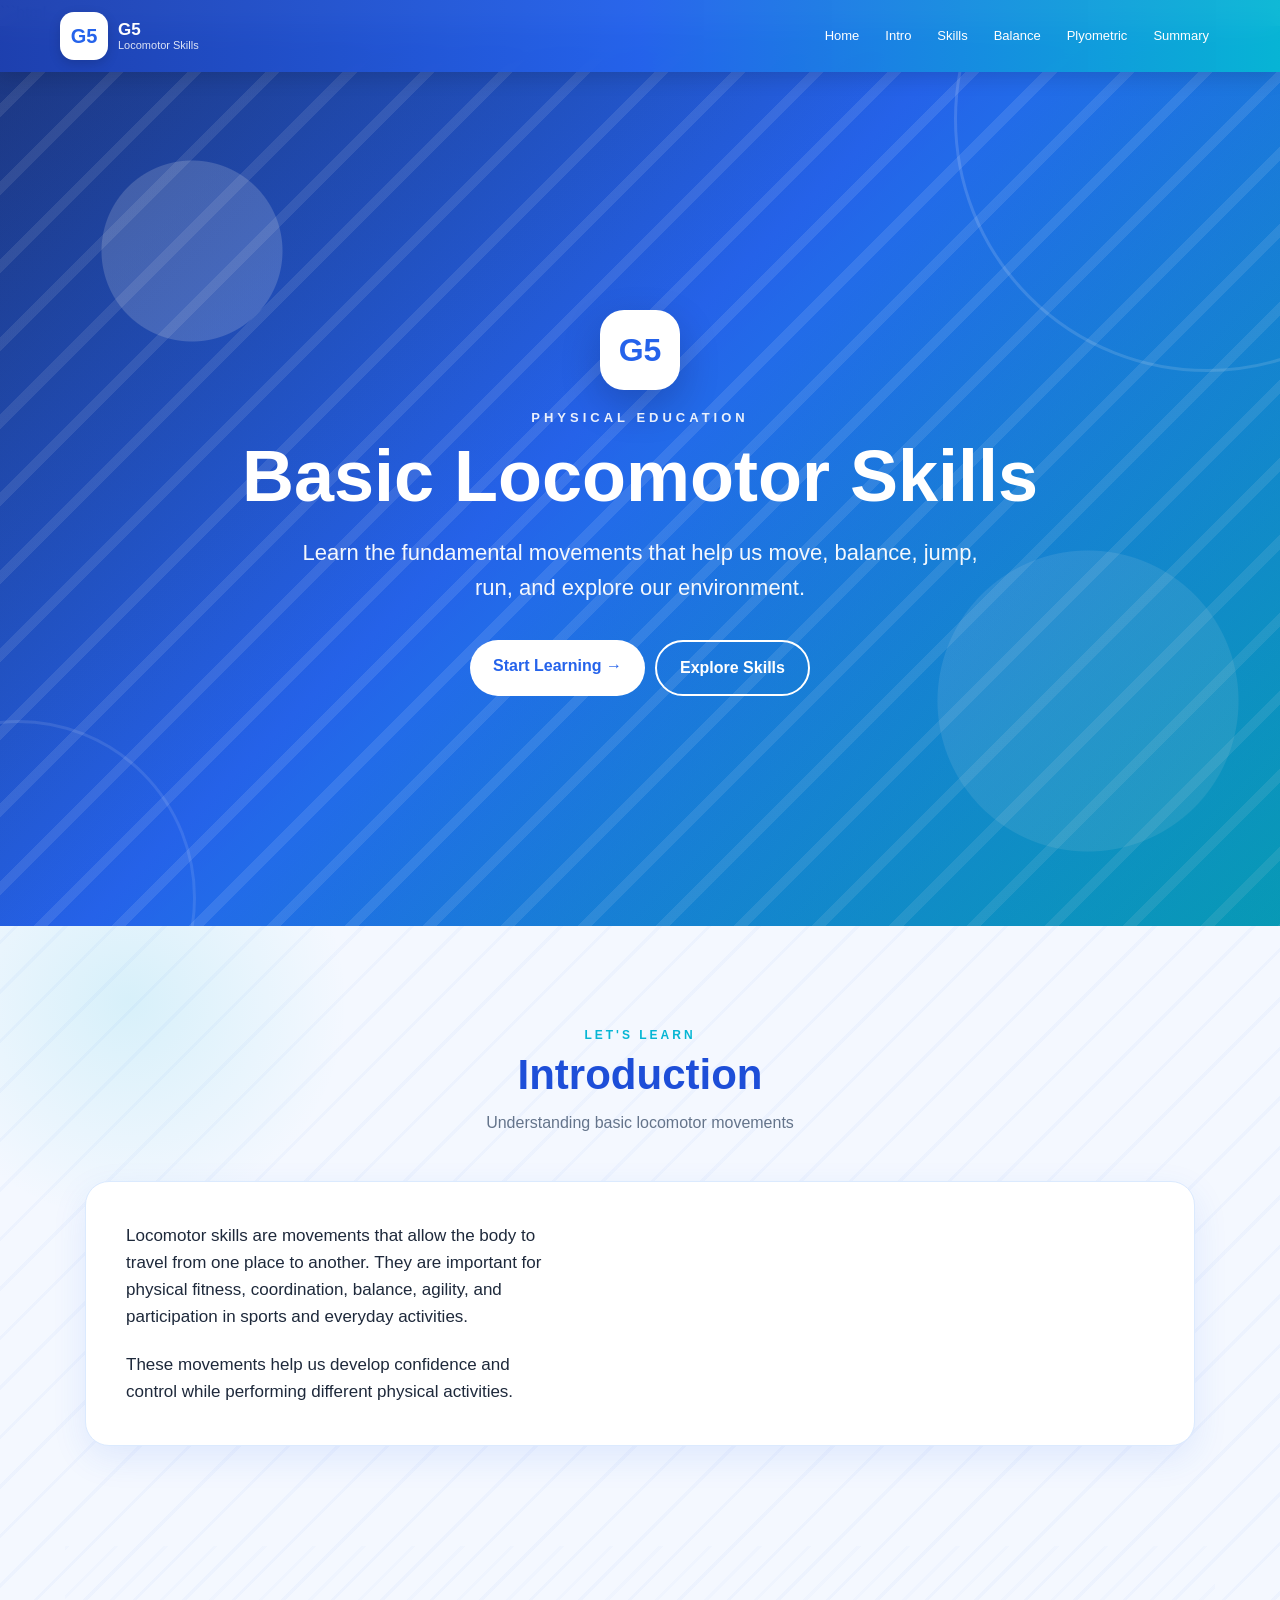
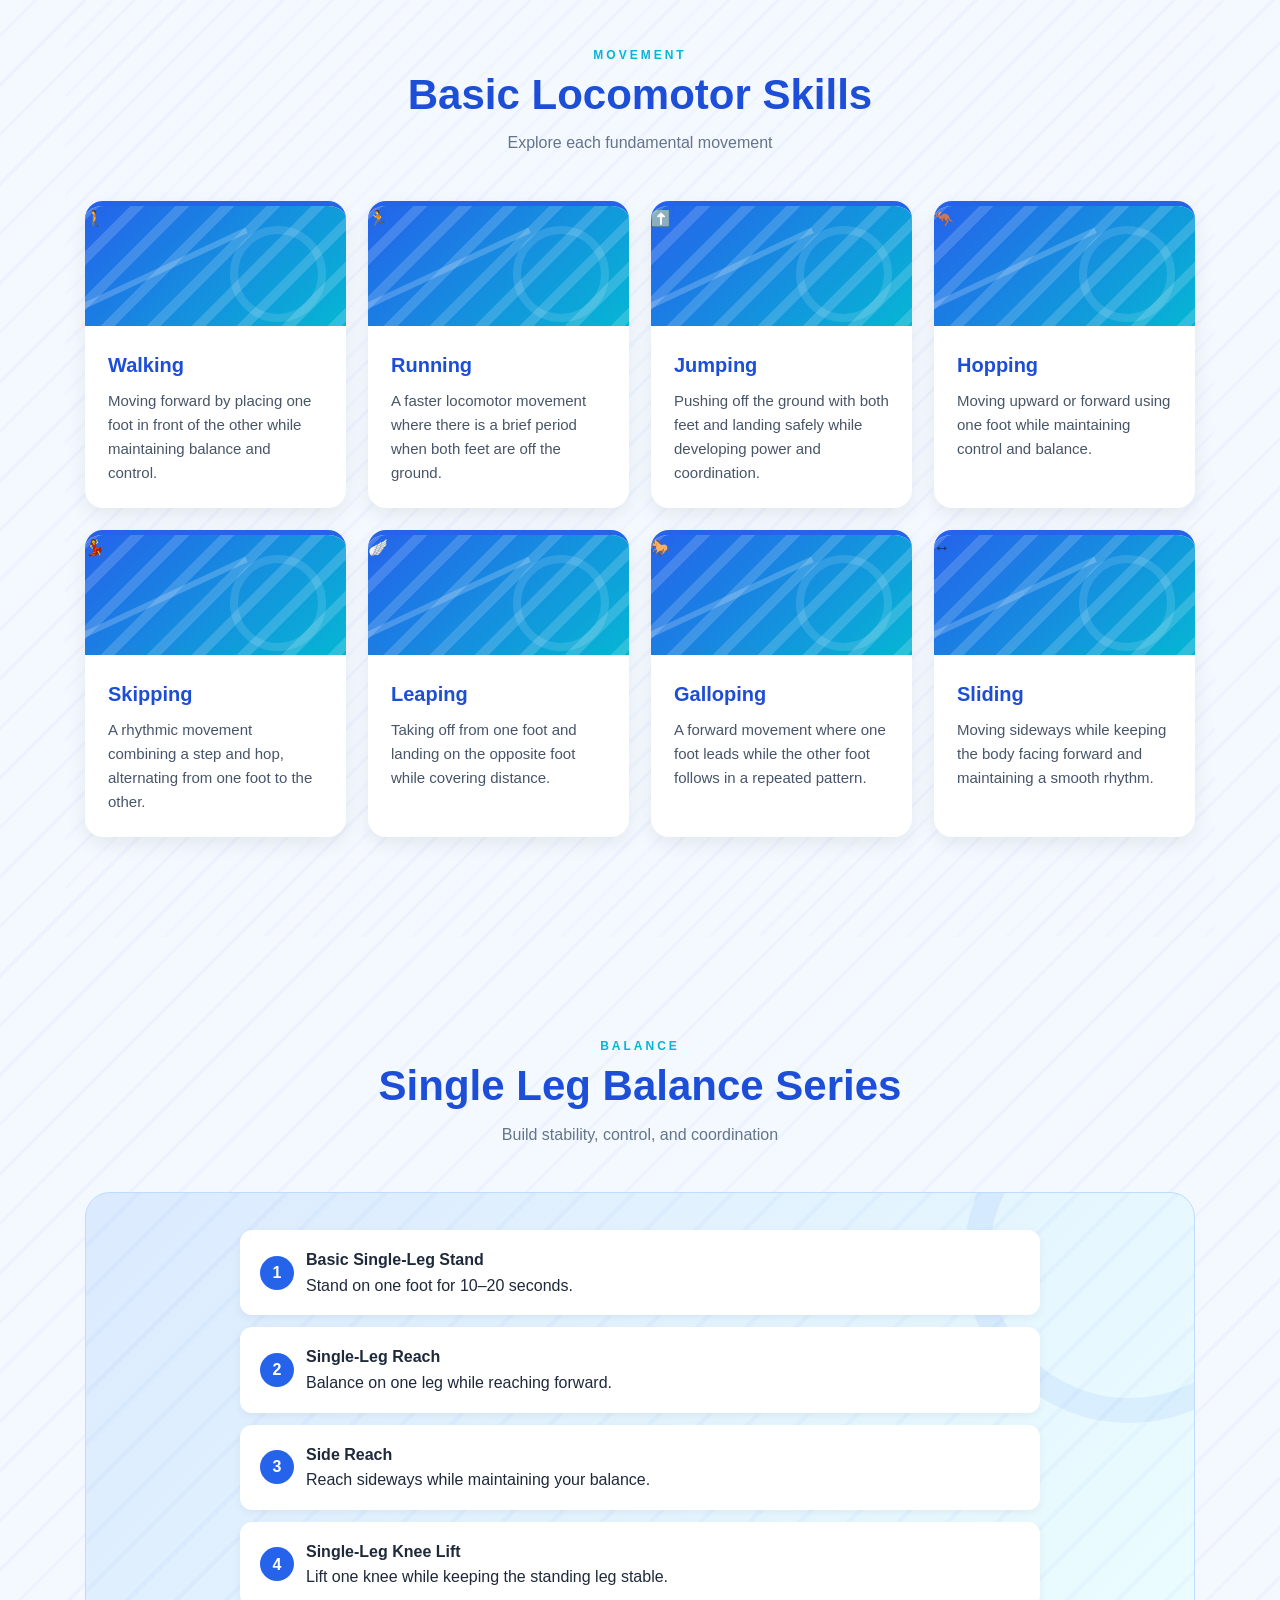
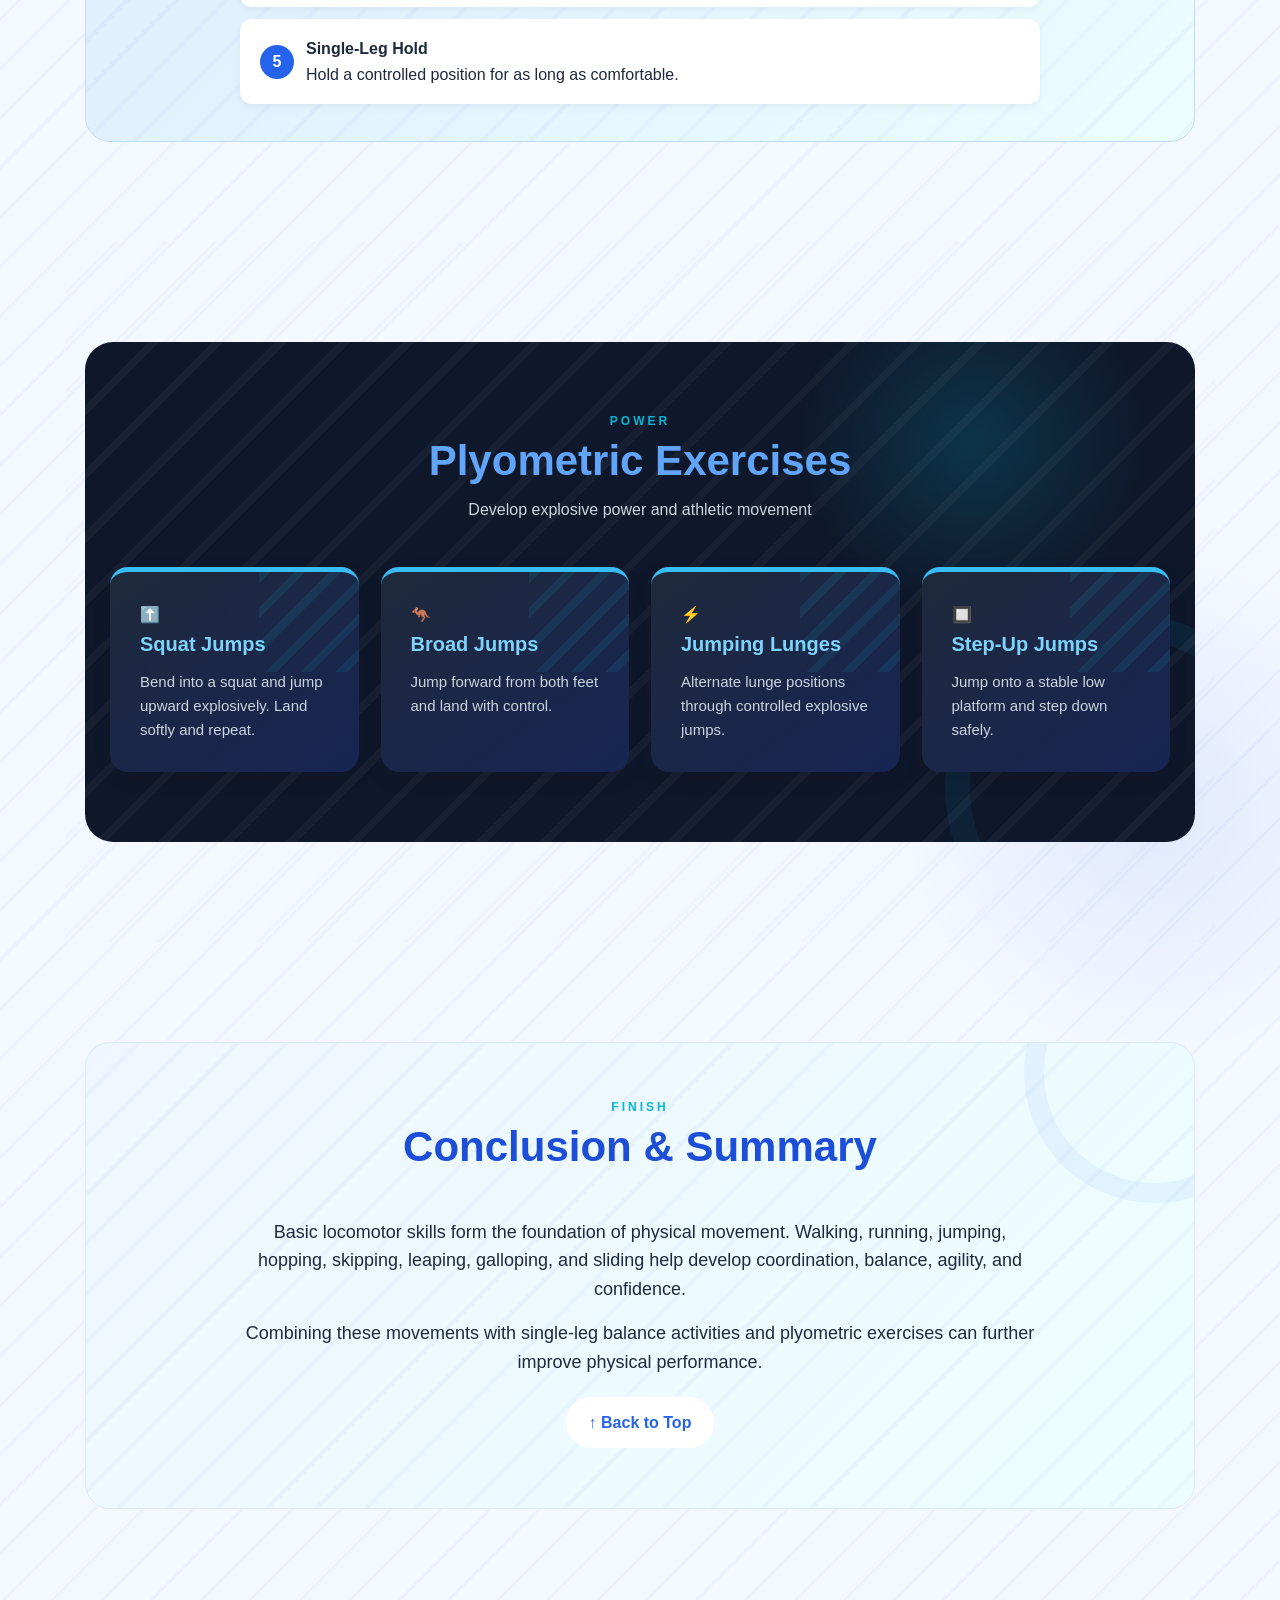
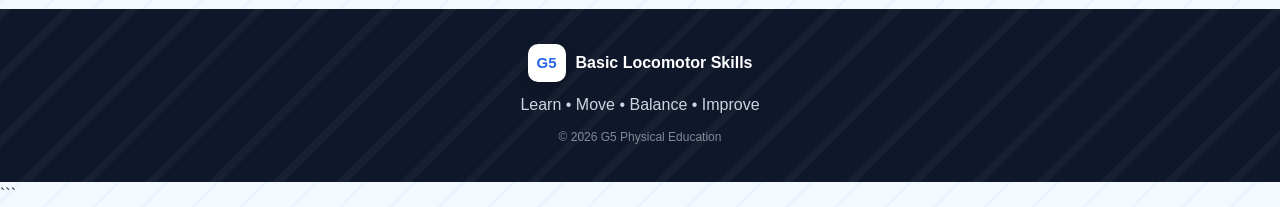
==== commit c5e2973f: "Update index.html" ====
--- a/index.html
+++ b/index.html
@@ -1,3 +1,4 @@
+```html
 <!DOCTYPE html>
 <html lang="en">
 
@@ -99,6 +100,7 @@
     </nav>
 
 
+
     <!-- =================================================
          HERO
     ================================================== -->
@@ -110,6 +112,7 @@
 
         <div class="hero-overlay"></div>
 
+
         <div class="hero-content">
 
 
@@ -131,8 +134,10 @@
 
 
             <p class="hero-description">
+
                 Learn the fundamental movements that help us
                 move, balance, jump, run, and explore our environment.
+
             </p>
 
 
@@ -142,7 +147,7 @@
                     href="#intro"
                     class="btn"
                 >
-                    Start Learning
+                    Start Learning →
                 </a>
 
 
@@ -160,6 +165,7 @@
     </header>
 
 
+
     <!-- =================================================
          INTRODUCTION
     ================================================== -->
@@ -173,10 +179,12 @@
                 LET'S LEARN
             </span>
 
+
             <h2>
                 Introduction
             </h2>
 
+
             <p>
                 Understanding basic locomotor movements
             </p>
@@ -184,25 +192,27 @@
         </div>
 
 
+
         <div class="intro-box">
 
 
-            <div class="intro-image"></div>
-
-
             <div class="intro-content">
 
                 <p>
+
                     Locomotor skills are movements that allow the body
                     to travel from one place to another. They are important
                     for physical fitness, coordination, balance, agility,
                     and participation in sports and everyday activities.
+
                 </p>
 
 
                 <p>
+
                     These movements help us develop confidence and control
                     while performing different physical activities.
+
                 </p>
 
             </div>
@@ -210,6 +220,7 @@
         </div>
 
     </section>
+
 
 
     <!-- =================================================
@@ -225,10 +236,12 @@
                 MOVEMENT
             </span>
 
+
             <h2>
                 Basic Locomotor Skills
             </h2>
 
+
             <p>
                 Explore each fundamental movement
             </p>
@@ -236,14 +249,23 @@
         </div>
 
 
+
         <div class="cards">
 
 
+
             <!-- WALKING -->
 
             <div class="card">
 
-                <div class="card-image"></div>
+                <div class="card-image">
+
+                    <span class="skill-icon">
+                        🚶
+                    </span>
+
+                </div>
+
 
                 <div class="card-body">
 
@@ -251,21 +273,32 @@
                         Walking
                     </h3>
 
-                    <p>
+
+                    <p>
+
                         Moving forward by placing one foot in front
                         of the other while maintaining balance and control.
-                    </p>
-
-                </div>
-
-            </div>
+
+                    </p>
+
+                </div>
+
+            </div>
+
 
 
             <!-- RUNNING -->
 
             <div class="card">
 
-                <div class="card-image"></div>
+                <div class="card-image">
+
+                    <span class="skill-icon">
+                        🏃
+                    </span>
+
+                </div>
+
 
                 <div class="card-body">
 
@@ -273,21 +306,32 @@
                         Running
                     </h3>
 
-                    <p>
+
+                    <p>
+
                         A faster locomotor movement where there is
                         a brief period when both feet are off the ground.
-                    </p>
-
-                </div>
-
-            </div>
+
+                    </p>
+
+                </div>
+
+            </div>
+
 
 
             <!-- JUMPING -->
 
             <div class="card">
 
-                <div class="card-image"></div>
+                <div class="card-image">
+
+                    <span class="skill-icon">
+                        ⬆️
+                    </span>
+
+                </div>
+
 
                 <div class="card-body">
 
@@ -295,21 +339,32 @@
                         Jumping
                     </h3>
 
-                    <p>
+
+                    <p>
+
                         Pushing off the ground with both feet and
                         landing safely while developing power and coordination.
-                    </p>
-
-                </div>
-
-            </div>
+
+                    </p>
+
+                </div>
+
+            </div>
+
 
 
             <!-- HOPPING -->
 
             <div class="card">
 
-                <div class="card-image"></div>
+                <div class="card-image">
+
+                    <span class="skill-icon">
+                        🦘
+                    </span>
+
+                </div>
+
 
                 <div class="card-body">
 
@@ -317,21 +372,32 @@
                         Hopping
                     </h3>
 
-                    <p>
+
+                    <p>
+
                         Moving upward or forward using one foot while
                         maintaining control and balance.
-                    </p>
-
-                </div>
-
-            </div>
+
+                    </p>
+
+                </div>
+
+            </div>
+
 
 
             <!-- SKIPPING -->
 
             <div class="card">
 
-                <div class="card-image"></div>
+                <div class="card-image">
+
+                    <span class="skill-icon">
+                        💃
+                    </span>
+
+                </div>
+
 
                 <div class="card-body">
 
@@ -339,21 +405,32 @@
                         Skipping
                     </h3>
 
-                    <p>
+
+                    <p>
+
                         A rhythmic movement combining a step and hop,
                         alternating from one foot to the other.
-                    </p>
-
-                </div>
-
-            </div>
+
+                    </p>
+
+                </div>
+
+            </div>
+
 
 
             <!-- LEAPING -->
 
             <div class="card">
 
-                <div class="card-image"></div>
+                <div class="card-image">
+
+                    <span class="skill-icon">
+                        🪽
+                    </span>
+
+                </div>
+
 
                 <div class="card-body">
 
@@ -361,21 +438,32 @@
                         Leaping
                     </h3>
 
-                    <p>
+
+                    <p>
+
                         Taking off from one foot and landing on the
                         opposite foot while covering distance.
-                    </p>
-
-                </div>
-
-            </div>
+
+                    </p>
+
+                </div>
+
+            </div>
+
 
 
             <!-- GALLOPING -->
 
             <div class="card">
 
-                <div class="card-image"></div>
+                <div class="card-image">
+
+                    <span class="skill-icon">
+                        🐎
+                    </span>
+
+                </div>
+
 
                 <div class="card-body">
 
@@ -383,21 +471,32 @@
                         Galloping
                     </h3>
 
-                    <p>
+
+                    <p>
+
                         A forward movement where one foot leads while
                         the other foot follows in a repeated pattern.
-                    </p>
-
-                </div>
-
-            </div>
+
+                    </p>
+
+                </div>
+
+            </div>
+
 
 
             <!-- SLIDING -->
 
             <div class="card">
 
-                <div class="card-image"></div>
+                <div class="card-image">
+
+                    <span class="skill-icon">
+                        ↔️
+                    </span>
+
+                </div>
+
 
                 <div class="card-body">
 
@@ -405,9 +504,12 @@
                         Sliding
                     </h3>
 
-                    <p>
+
+                    <p>
+
                         Moving sideways while keeping the body facing
                         forward and maintaining a smooth rhythm.
+
                     </p>
 
                 </div>
@@ -418,6 +520,7 @@
         </div>
 
     </section>
+
 
 
     <!-- =================================================
@@ -433,10 +536,12 @@
                 BALANCE
             </span>
 
+
             <h2>
                 Single Leg Balance Series
             </h2>
 
+
             <p>
                 Build stability, control, and coordination
             </p>
@@ -444,10 +549,8 @@
         </div>
 
 
+
         <div class="balance-container">
-
-
-            <div class="balance-image"></div>
 
 
             <ul class="balance-list">
@@ -458,6 +561,7 @@
                     <span class="number">
                         1
                     </span>
+
 
                     <div>
 
@@ -474,11 +578,13 @@
                 </li>
 
 
+
                 <li>
 
                     <span class="number">
                         2
                     </span>
+
 
                     <div>
 
@@ -495,11 +601,13 @@
                 </li>
 
 
+
                 <li>
 
                     <span class="number">
                         3
                     </span>
+
 
                     <div>
 
@@ -516,11 +624,13 @@
                 </li>
 
 
+
                 <li>
 
                     <span class="number">
                         4
                     </span>
+
 
                     <div>
 
@@ -537,11 +647,13 @@
                 </li>
 
 
+
                 <li>
 
                     <span class="number">
                         5
                     </span>
+
 
                     <div>
 
@@ -565,6 +677,7 @@
     </section>
 
 
+
     <!-- =================================================
          PLYOMETRIC
     ================================================== -->
@@ -581,10 +694,12 @@
                     POWER
                 </span>
 
+
                 <h2>
                     Plyometric Exercises
                 </h2>
 
+
                 <p>
                     Develop explosive power and athletic movement
                 </p>
@@ -592,6 +707,7 @@
             </div>
 
 
+
             <div class="cards">
 
 
@@ -599,61 +715,96 @@
 
                 <div class="card">
 
+                    <div class="plyo-icon">
+                        ⬆️
+                    </div>
+
+
                     <h3>
                         Squat Jumps
                     </h3>
 
-                    <p>
+
+                    <p>
+
                         Bend into a squat and jump upward explosively.
                         Land softly and repeat.
-                    </p>
-
-                </div>
+
+                    </p>
+
+                </div>
+
 
 
                 <!-- BROAD JUMPS -->
 
                 <div class="card">
 
+                    <div class="plyo-icon">
+                        🦘
+                    </div>
+
+
                     <h3>
                         Broad Jumps
                     </h3>
 
-                    <p>
+
+                    <p>
+
                         Jump forward from both feet and land
                         with control.
-                    </p>
-
-                </div>
+
+                    </p>
+
+                </div>
+
 
 
                 <!-- JUMPING LUNGES -->
 
                 <div class="card">
 
+                    <div class="plyo-icon">
+                        ⚡
+                    </div>
+
+
                     <h3>
                         Jumping Lunges
                     </h3>
 
-                    <p>
+
+                    <p>
+
                         Alternate lunge positions through controlled
                         explosive jumps.
-                    </p>
-
-                </div>
+
+                    </p>
+
+                </div>
+
 
 
                 <!-- STEP-UP JUMPS -->
 
                 <div class="card">
 
+                    <div class="plyo-icon">
+                        🔲
+                    </div>
+
+
                     <h3>
                         Step-Up Jumps
                     </h3>
 
-                    <p>
+
+                    <p>
+
                         Jump onto a stable low platform and
                         step down safely.
+
                     </p>
 
                 </div>
@@ -664,6 +815,7 @@
         </div>
 
     </section>
+
 
 
     <!-- =================================================
@@ -682,6 +834,7 @@
                     FINISH
                 </span>
 
+
                 <h2>
                     Conclusion & Summary
                 </h2>
@@ -689,32 +842,40 @@
             </div>
 
 
+
             <p>
+
                 Basic locomotor skills form the foundation of physical
                 movement. Walking, running, jumping, hopping, skipping,
                 leaping, galloping, and sliding help develop coordination,
                 balance, agility, and confidence.
+
             </p>
 
 
+
             <p>
+
                 Combining these movements with single-leg balance
                 activities and plyometric exercises can further improve
                 physical performance.
+
             </p>
+
 
 
             <a
                 href="#home"
                 class="btn"
             >
-                Back to Top
+                ↑ Back to Top
             </a>
 
 
         </div>
 
     </section>
+
 
 
     <!-- =================================================
@@ -726,14 +887,17 @@
 
         <div class="footer-logo">
 
+
             <span class="g5-logo small">
                 G5
             </span>
 
+
             <strong>
                 Basic Locomotor Skills
             </strong>
 
+
         </div>
 
 
@@ -750,6 +914,7 @@
     </footer>
 
 
+
     <!-- JavaScript -->
 
     <script src="script.js"></script>
@@ -758,3 +923,4 @@
 </body>
 
 </html>
+```
--- a/style.css
+++ b/style.css
@@ -1,11 +1,5 @@
 /* =====================================================
-   BASIC WEBSITE STYLES
-   G5 | BASIC LOCOMOTOR SKILLS
-===================================================== */
-
-
-/* =====================================================
-   RESET
+   GENERAL
 ===================================================== */
 
 * {
@@ -17,44 +11,58 @@
 
 
 html {
-    scroll-behavior: smooth;
+    scroll-padding-top: 90px;
 }
 
 
 body {
-    font-family: Arial, Helvetica, sans-serif;
-    background:
+    font-family:
+        Arial,
+        Helvetica,
+        sans-serif;
+
+    color: #1e293b;
+
+    line-height: 1.6;
+
+    /*
+       SPORTY WEBSITE BACKGROUND
+    */
+
+    background:
+        repeating-linear-gradient(
+            135deg,
+            rgba(37, 99, 235, 0.035) 0px,
+            rgba(37, 99, 235, 0.035) 3px,
+            transparent 3px,
+            transparent 35px
+        ),
         radial-gradient(
-            circle at 10% 10%,
-            rgba(37, 99, 235, 0.08) 0 120px,
-            transparent 121px
+            circle at 10% 20%,
+            rgba(6, 182, 212, 0.12),
+            transparent 220px
         ),
         radial-gradient(
             circle at 90% 80%,
-            rgba(6, 182, 212, 0.08) 0 150px,
-            transparent 151px
-        ),
-        repeating-linear-gradient(
-            135deg,
-            rgba(37, 99, 235, 0.025) 0 2px,
-            transparent 2px 35px
+            rgba(37, 99, 235, 0.10),
+            transparent 250px
         ),
         #f4f8ff;
-
-    color: #1e293b;
-    line-height: 1.6;
 }
 
 
 /* =====================================================
-   NAVIGATION
+   FIXED NAVIGATION
 ===================================================== */
 
 .navbar {
     position: fixed;
+
     top: 0;
     left: 0;
+
     width: 100%;
+
     z-index: 1000;
 
     background:
@@ -65,125 +73,217 @@
             rgba(6, 182, 212, 0.96)
         );
 
+    backdrop-filter: blur(12px);
+
     color: white;
 
     box-shadow:
-        0 3px 15px rgba(0, 0, 0, 0.15);
+        0 4px 20px
+        rgba(0, 0, 0, 0.15);
 }
 
 
 .nav-container {
-    max-width: 1200px;
+    width:
+        min(1200px, 100%);
+
     margin: auto;
 
-    padding: 14px 20px;
+    padding:
+        12px 20px;
 
     display: flex;
-    justify-content: space-between;
+
+    justify-content:
+        space-between;
+
     align-items: center;
-}
-
-
-.logo {
+
+    gap: 20px;
+}
+
+
+/* =====================================================
+   G5 BRAND
+===================================================== */
+
+.brand {
+    display: flex;
+
+    align-items: center;
+
+    gap: 10px;
+
+    color: white;
+
+    text-decoration: none;
+
+    flex-shrink: 0;
+}
+
+
+.g5-logo {
+    width: 48px;
+    height: 48px;
+
+    display: grid;
+
+    place-items: center;
+
+    background: white;
+
+    color: #2563eb;
+
+    border-radius: 14px;
+
     font-size: 20px;
-    font-weight: bold;
-    white-space: nowrap;
-    letter-spacing: 2px;
-}
-
+
+    font-weight: 900;
+
+    box-shadow:
+        0 4px 12px
+        rgba(0, 0, 0, 0.15);
+
+    border:
+        3px solid
+        rgba(255, 255, 255, 0.5);
+}
+
+
+.brand-text {
+    display: flex;
+
+    flex-direction: column;
+
+    line-height: 1.1;
+}
+
+
+.brand-text strong {
+    font-size: 17px;
+}
+
+
+.brand-text span {
+    font-size: 11px;
+
+    opacity: 0.85;
+}
+
+
+/* =====================================================
+   NAVIGATION LINKS
+===================================================== */
 
 .nav-links {
     display: flex;
-    gap: 24px;
+
     align-items: center;
+
+    justify-content: flex-end;
+
+    gap: 4px;
+
+    list-style: none;
+
+    flex-wrap: wrap;
 }
 
 
 .nav-links a {
+    display: block;
+
     color: white;
+
     text-decoration: none;
 
-    font-size: 14px;
-    font-weight: bold;
-
-    position: relative;
+    padding:
+        8px 11px;
+
+    border-radius: 8px;
+
+    font-size: 13px;
 
     transition:
-        color 0.3s ease,
-        transform 0.3s ease;
-}
-
-
-.nav-links a::after {
-    content: "";
-
-    position: absolute;
-
-    left: 0;
-    bottom: -6px;
-
-    width: 0;
-    height: 3px;
-
-    background: white;
-
-    transition: width 0.3s ease;
+        0.25s ease;
 }
 
 
 .nav-links a:hover {
-    transform: translateY(-2px);
-}
-
-
-.nav-links a:hover::after {
-    width: 100%;
+    background:
+        rgba(255, 255, 255, 0.18);
+
+    transform:
+        translateY(-1px);
 }
 
 
 /* =====================================================
-   HERO
+   SPORTY HERO
 ===================================================== */
 
 .hero {
     min-height: 100vh;
 
+    position: relative;
+
     display: flex;
+
     justify-content: center;
+
     align-items: center;
 
+    padding:
+        140px 20px 80px;
+
     text-align: center;
 
-    position: relative;
+    color: white;
+
     overflow: hidden;
 
-    padding: 120px 20px 80px;
+
+    /*
+       SPORTY BACKGROUND
+       No image used.
+    */
 
     background:
         radial-gradient(
             circle at 15% 25%,
-            rgba(255, 255, 255, 0.16) 0 100px,
-            transparent 101px
+            rgba(255, 255, 255, 0.18) 0,
+            rgba(255, 255, 255, 0.18) 90px,
+            transparent 91px
         ),
+
         radial-gradient(
             circle at 85% 75%,
-            rgba(255, 255, 255, 0.10) 0 160px,
-            transparent 161px
+            rgba(255, 255, 255, 0.10) 0,
+            rgba(255, 255, 255, 0.10) 150px,
+            transparent 151px
         ),
+
         repeating-linear-gradient(
             135deg,
-            rgba(255, 255, 255, 0.10) 0 10px,
-            transparent 10px 55px
+            rgba(255, 255, 255, 0.10) 0,
+            rgba(255, 255, 255, 0.10) 10px,
+            transparent 10px,
+            transparent 55px
         ),
+
         linear-gradient(
             135deg,
-            #1d4ed8,
+            #1e3a8a,
             #2563eb 45%,
             #06b6d4
         );
 }
 
 
+/*
+   Sporty circular decoration
+*/
+
 .hero::before {
     content: "";
 
@@ -192,12 +292,14 @@
     width: 500px;
     height: 500px;
 
-    border: 3px solid rgba(255, 255, 255, 0.12);
+    right: -180px;
+    top: -160px;
+
+    border:
+        3px solid
+        rgba(255, 255, 255, 0.14);
 
     border-radius: 50%;
-
-    right: -180px;
-    top: -150px;
 }
 
 
@@ -206,15 +308,17 @@
 
     position: absolute;
 
-    width: 300px;
-    height: 300px;
-
-    border: 3px solid rgba(255, 255, 255, 0.10);
+    width: 350px;
+    height: 350px;
+
+    left: -160px;
+    bottom: -150px;
+
+    border:
+        3px solid
+        rgba(255, 255, 255, 0.10);
 
     border-radius: 50%;
-
-    left: -130px;
-    bottom: -120px;
 }
 
 
@@ -225,8 +329,8 @@
 
     background:
         linear-gradient(
-            120deg,
-            rgba(15, 23, 42, 0.15),
+            135deg,
+            rgba(15, 23, 42, 0.12),
             transparent 50%,
             rgba(15, 23, 42, 0.18)
         );
@@ -235,83 +339,84 @@
 
 .hero-content {
     position: relative;
+
+    max-width: 900px;
+
     z-index: 2;
-
-    max-width: 850px;
-
-    color: white;
 }
 
 
 .hero-logo {
-    width: 90px;
-    height: 90px;
-
-    margin: 0 auto 24px;
-
+    width: 80px;
+    height: 80px;
+
+    margin:
+        0 auto 18px;
+
+    display: grid;
+
+    place-items: center;
+
+    border-radius: 24px;
+
+    background: white;
+
+    color: #2563eb;
+
+    font-size: 32px;
+
+    font-weight: 900;
+
+    box-shadow:
+        0 15px 40px
+        rgba(0, 0, 0, 0.2);
+}
+
+
+.eyebrow {
+    letter-spacing: 4px;
+
+    font-size: 13px;
+
+    font-weight: bold;
+
+    opacity: 0.9;
+
+    margin-bottom: 10px;
+}
+
+
+.hero h1 {
+    font-size:
+        clamp(38px, 7vw, 72px);
+
+    line-height: 1.05;
+
+    margin-bottom: 20px;
+}
+
+
+.hero-description {
+    max-width: 700px;
+
+    margin:
+        auto auto 30px;
+
+    font-size:
+        clamp(17px, 3vw, 22px);
+
+    opacity: 0.95;
+}
+
+
+/* =====================================================
+   BUTTONS
+===================================================== */
+
+.hero-buttons {
     display: flex;
+
     justify-content: center;
-    align-items: center;
-
-    border: 3px solid rgba(255, 255, 255, 0.8);
-    border-radius: 20px;
-
-    font-size: 36px;
-    font-weight: 900;
-    letter-spacing: 3px;
-
-    background: rgba(255, 255, 255, 0.12);
-
-    box-shadow:
-        0 15px 40px rgba(0, 0, 0, 0.15);
-}
-
-
-.eyebrow,
-.section-label {
-    font-size: 13px;
-    font-weight: bold;
-
-    letter-spacing: 3px;
-    text-transform: uppercase;
-}
-
-
-.hero .eyebrow {
-    margin-bottom: 10px;
-}
-
-
-.hero h1 {
-    font-size: clamp(42px, 7vw, 78px);
-
-    line-height: 1.05;
-
-    margin-bottom: 25px;
-
-    font-weight: 900;
-
-    letter-spacing: -2px;
-}
-
-
-.hero-description {
-    max-width: 650px;
-
-    margin: auto;
-
-    font-size: 18px;
-
-    color: rgba(255, 255, 255, 0.92);
-}
-
-
-.hero-buttons {
-    margin-top: 35px;
-
-    display: flex;
-    justify-content: center;
-    gap: 15px;
 
     flex-wrap: wrap;
 }
@@ -320,277 +425,320 @@
 .btn {
     display: inline-block;
 
-    padding: 13px 25px;
-
-    border-radius: 8px;
+    border: none;
+
+    background: white;
+
+    color: #2563eb;
+
+    padding:
+        13px 23px;
+
+    border-radius: 30px;
+
+    font-weight: bold;
+
+    cursor: pointer;
 
     text-decoration: none;
 
+    transition:
+        0.3s;
+
+    margin: 5px;
+}
+
+
+.btn:hover {
+    transform:
+        translateY(-3px);
+
+    box-shadow:
+        0 10px 25px
+        rgba(0, 0, 0, 0.22);
+}
+
+
+.btn-outline {
+    background: transparent;
+
+    color: white;
+
+    border:
+        2px solid white;
+}
+
+
+.btn-outline:hover {
+    background: white;
+
+    color: #2563eb;
+}
+
+
+/* =====================================================
+   SECTIONS
+===================================================== */
+
+section {
+    width:
+        min(1150px, 100%);
+
+    margin: auto;
+
+    padding:
+        100px 20px;
+
+    scroll-margin-top: 70px;
+
+    position: relative;
+}
+
+
+section:nth-of-type(even) {
+    background:
+        repeating-linear-gradient(
+            135deg,
+            rgba(37, 99, 235, 0.025) 0,
+            rgba(37, 99, 235, 0.025) 3px,
+            transparent 3px,
+            transparent 35px
+        );
+}
+
+
+.section-title {
+    text-align: center;
+
+    margin-bottom: 45px;
+}
+
+
+.section-label {
+    display: inline-block;
+
+    color: #06b6d4;
+
+    font-size: 12px;
+
     font-weight: bold;
 
-    transition:
-        transform 0.3s ease,
-        box-shadow 0.3s ease,
-        background 0.3s ease;
-}
-
-
-.btn:hover {
-    transform: translateY(-4px);
+    letter-spacing: 3px;
+
+    margin-bottom: 5px;
+}
+
+
+.section-title h2 {
+    color: #1d4ed8;
+
+    font-size:
+        clamp(28px, 5vw, 42px);
+
+    line-height: 1.2;
+
+    margin-bottom: 10px;
+}
+
+
+.section-title p {
+    color: #64748b;
+}
+
+
+/* =====================================================
+   INTRODUCTION
+===================================================== */
+
+.intro-box {
+    display: grid;
+
+    grid-template-columns:
+        1fr 1.2fr;
+
+    overflow: hidden;
+
+    background: white;
+
+    border-radius: 24px;
 
     box-shadow:
-        0 10px 25px rgba(0, 0, 0, 0.18);
-}
-
-
-.primary-btn {
+        0 12px 35px
+        rgba(37, 99, 235, 0.10);
+
+    border:
+        1px solid #dbeafe;
+}
+
+
+/*
+   No image.
+   This is now a sporty decorative panel.
+*/
+
+.intro-image {
+    min-height: 350px;
+
+    background:
+        repeating-linear-gradient(
+            135deg,
+            rgba(255, 255, 255, 0.14) 0,
+            rgba(255, 255, 255, 0.14) 12px,
+            transparent 12px,
+            transparent 45px
+        ),
+
+        radial-gradient(
+            circle at 30% 40%,
+            rgba(255, 255, 255, 0.18),
+            transparent 120px
+        ),
+
+        linear-gradient(
+            135deg,
+            #1d4ed8,
+            #06b6d4
+        );
+
+    position: relative;
+}
+
+
+.intro-image::before {
+    content: "";
+
+    position: absolute;
+
+    width: 180px;
+    height: 180px;
+
+    border:
+        18px solid
+        rgba(255, 255, 255, 0.10);
+
+    border-radius: 50%;
+
+    left: 50%;
+    top: 50%;
+
+    transform:
+        translate(-50%, -50%);
+}
+
+
+.intro-image::after {
+    content: "";
+
+    position: absolute;
+
+    width: 65%;
+
+    height: 8px;
+
+    background:
+        rgba(255, 255, 255, 0.20);
+
+    transform:
+        rotate(-25deg);
+
+    left: 18%;
+    top: 45%;
+}
+
+
+.intro-content {
+    padding: 40px;
+
+    display: flex;
+
+    flex-direction: column;
+
+    justify-content: center;
+}
+
+
+.intro-content p {
+    font-size: 17px;
+
+    margin-bottom: 20px;
+}
+
+
+.intro-content p:last-child {
+    margin-bottom: 0;
+}
+
+
+/* =====================================================
+   CARDS
+===================================================== */
+
+.cards {
+    display: grid;
+
+    grid-template-columns:
+        repeat(
+            auto-fit,
+            minmax(230px, 1fr)
+        );
+
+    gap: 22px;
+}
+
+
+.card {
+    overflow: hidden;
+
     background: white;
-    color: #2563eb;
-}
-
-
-.secondary-btn {
-    border: 2px solid white;
-    color: white;
-    background: transparent;
-}
-
-
-/* =====================================================
-   GENERAL SECTIONS
-===================================================== */
-
-.section {
-    max-width: 1200px;
-
-    margin: auto;
-
-    padding: 100px 20px;
-}
-
-
-.section-heading {
-    text-align: center;
-
-    max-width: 750px;
-
-    margin: 0 auto 50px;
-}
-
-
-.section-label {
-    color: #2563eb;
-
-    margin-bottom: 10px;
-}
-
-
-.section-heading h2 {
-    font-size: clamp(32px, 5vw, 48px);
-
-    line-height: 1.1;
-
-    margin-bottom: 15px;
-
-    color: #0f172a;
-}
-
-
-.section-heading p:last-child {
-    color: #64748b;
-}
-
-
-/* =====================================================
-   INTRO
-===================================================== */
-
-.intro-section {
-    position: relative;
-}
-
-
-.intro-box {
-    position: relative;
-    overflow: hidden;
-
-    border-radius: 20px;
-
-    background:
-        linear-gradient(
-            135deg,
-            #ffffff,
-            #eff6ff
-        );
-
-    border: 1px solid #dbeafe;
+
+    border-radius: 18px;
 
     box-shadow:
-        0 15px 40px rgba(30, 64, 175, 0.10);
-}
-
-
-.intro-box::before {
-    content: "";
-
-    position: absolute;
-
-    top: 0;
-    left: 0;
-
-    width: 100%;
-    height: 8px;
-
-    background:
-        repeating-linear-gradient(
-            135deg,
-            #2563eb 0 25px,
-            #06b6d4 25px 50px
-        );
-}
-
-
-.intro-content {
-    padding: 55px;
-}
-
-
-.intro-content h3 {
-    font-size: 30px;
-
-    color: #1d4ed8;
-
-    margin-bottom: 20px;
-}
-
-
-.intro-content p {
-    color: #475569;
-
-    margin-bottom: 15px;
-
-    max-width: 850px;
-}
-
-
-.intro-points {
-    display: grid;
-
-    grid-template-columns: repeat(3, 1fr);
-
-    gap: 20px;
-
-    margin-top: 35px;
-}
-
-
-.intro-points div {
-    padding: 20px;
-
-    border-radius: 12px;
-
-    background: #dbeafe;
-
-    border-left: 5px solid #2563eb;
-}
-
-
-.intro-points strong {
-    display: block;
-
-    color: #2563eb;
-
-    font-size: 25px;
-}
-
-
-.intro-points span {
-    color: #334155;
-
-    font-weight: bold;
-}
-
-
-/* =====================================================
-   SKILLS
-===================================================== */
-
-.skills-section {
-    position: relative;
-}
-
-
-.skills-section::before {
-    content: "";
-
-    position: absolute;
-
-    width: 220px;
-    height: 220px;
-
-    right: -100px;
-    top: 100px;
-
-    border-radius: 50%;
-
-    border: 25px solid rgba(37, 99, 235, 0.04);
-
-    pointer-events: none;
-}
-
-
-.cards-grid {
-    display: grid;
-
-    grid-template-columns:
-        repeat(4, 1fr);
-
-    gap: 25px;
-}
-
-
-.card {
-    position: relative;
-    overflow: hidden;
-
-    background: white;
-
-    border-radius: 15px;
-
-    border-top: 5px solid #2563eb;
-
-    box-shadow:
-        0 10px 30px rgba(15, 23, 42, 0.08);
+        0 7px 20px
+        rgba(0, 0, 0, 0.07);
 
     transition:
         transform 0.3s ease,
         box-shadow 0.3s ease;
+
+    border-top:
+        5px solid #2563eb;
 }
 
 
 .card:hover {
-    transform: translateY(-8px);
+    transform:
+        translateY(-7px);
 
     box-shadow:
-        0 18px 40px rgba(30, 64, 175, 0.15);
+        0 15px 30px
+        rgba(37, 99, 235, 0.15);
 }
 
 
 /*
-   Empty visual header.
-   No image or icon.
-   Uses sporty stripes instead.
+   Empty card-image.
+   No photo.
+   No icon.
+   Just sporty decoration.
 */
 
 .card-image {
-    height: 90px;
+    height: 120px;
+
+    position: relative;
+
+    overflow: hidden;
 
     background:
         repeating-linear-gradient(
             135deg,
-            rgba(255, 255, 255, 0.18) 0 10px,
-            transparent 10px 30px
+            rgba(255, 255, 255, 0.16) 0,
+            rgba(255, 255, 255, 0.16) 10px,
+            transparent 10px,
+            transparent 32px
         ),
+
         linear-gradient(
             135deg,
             #2563eb,
@@ -599,37 +747,63 @@
 }
 
 
-.card-content {
-    padding: 25px;
-}
-
-
-.card-number {
-    font-size: 12px;
-
-    font-weight: bold;
-
-    letter-spacing: 2px;
-
-    color: #06b6d4;
-
-    margin-bottom: 5px;
-}
-
-
-.card-content h3 {
-    font-size: 24px;
-
-    color: #0f172a;
-
-    margin-bottom: 10px;
-}
-
-
-.card-content p:last-child {
-    color: #64748b;
-
-    font-size: 14px;
+.card-image::before {
+    content: "";
+
+    position: absolute;
+
+    width: 80px;
+    height: 80px;
+
+    border:
+        8px solid
+        rgba(255, 255, 255, 0.12);
+
+    border-radius: 50%;
+
+    right: 20px;
+    top: 20px;
+}
+
+
+.card-image::after {
+    content: "";
+
+    position: absolute;
+
+    width: 70%;
+
+    height: 6px;
+
+    background:
+        rgba(255, 255, 255, 0.20);
+
+    transform:
+        rotate(-25deg);
+
+    left: -5%;
+    top: 50%;
+}
+
+
+.card-body {
+    padding: 23px;
+}
+
+
+.card h3 {
+    color: #1d4ed8;
+
+    margin-bottom: 8px;
+
+    font-size: 20px;
+}
+
+
+.card p {
+    color: #475569;
+
+    font-size: 15px;
 }
 
 
@@ -637,127 +811,192 @@
    BALANCE
 ===================================================== */
 
-.balance-section {
-    max-width: none;
-
-    background:
-        radial-gradient(
-            circle at 10% 20%,
-            rgba(37, 99, 235, 0.10) 0 100px,
-            transparent 101px
+.balance-container {
+    background:
+        repeating-linear-gradient(
+            135deg,
+            rgba(37, 99, 235, 0.035) 0,
+            rgba(37, 99, 235, 0.035) 4px,
+            transparent 4px,
+            transparent 35px
         ),
-        repeating-linear-gradient(
-            135deg,
-            rgba(37, 99, 235, 0.025) 0 3px,
-            transparent 3px 40px
-        ),
-        #eff6ff;
-}
-
-
-.balance-section > * {
-    max-width: 1160px;
-
-    margin-left: auto;
-    margin-right: auto;
-}
-
-
-.balance-container {
-    position: relative;
-    overflow: hidden;
-
-    padding: 55px;
-
-    border-radius: 20px;
-
-    background:
+
         linear-gradient(
             135deg,
             #dbeafe,
             #ecfeff
         );
 
-    border: 1px solid #bfdbfe;
-
-    box-shadow:
-        0 15px 35px rgba(37, 99, 235, 0.08);
-}
-
+    padding: 25px;
+
+    border-radius: 25px;
+
+    border:
+        1px solid #bfdbfe;
+
+    position: relative;
+
+    overflow: hidden;
+}
+
+
+/*
+   Decorative sporty balance background
+*/
 
 .balance-container::before {
     content: "";
 
     position: absolute;
 
-    right: -80px;
-    top: -80px;
-
-    width: 240px;
-    height: 240px;
+    width: 280px;
+    height: 280px;
+
+    right: -100px;
+    top: -100px;
+
+    border:
+        25px solid
+        rgba(37, 99, 235, 0.08);
 
     border-radius: 50%;
-
-    border: 25px solid rgba(6, 182, 212, 0.10);
-}
-
-
-.balance-content {
+}
+
+
+.balance-image {
+    height: 170px;
+
+    overflow: hidden;
+
+    border-radius: 18px;
+
+    margin-bottom: 25px;
+
+    background:
+        repeating-linear-gradient(
+            135deg,
+            rgba(255, 255, 255, 0.20) 0,
+            rgba(255, 255, 255, 0.20) 10px,
+            transparent 10px,
+            transparent 45px
+        ),
+
+        linear-gradient(
+            135deg,
+            #2563eb,
+            #06b6d4
+        );
+
     position: relative;
-
-    z-index: 2;
-}
-
-
-.balance-content h3 {
-    color: #1d4ed8;
-
-    font-size: 30px;
-
-    margin-bottom: 15px;
-}
-
-
-.balance-content > p {
-    max-width: 800px;
-
-    color: #475569;
-
-    margin-bottom: 30px;
+}
+
+
+.balance-image::before {
+    content: "";
+
+    position: absolute;
+
+    width: 190px;
+    height: 190px;
+
+    border:
+        15px solid
+        rgba(255, 255, 255, 0.12);
+
+    border-radius: 50%;
+
+    left: 50%;
+    top: 50%;
+
+    transform:
+        translate(-50%, -50%);
+}
+
+
+.balance-image::after {
+    content: "";
+
+    position: absolute;
+
+    width: 75%;
+
+    height: 7px;
+
+    background:
+        rgba(255, 255, 255, 0.20);
+
+    left: 12%;
+    top: 50%;
+
+    transform:
+        rotate(-15deg);
 }
 
 
 .balance-list {
     list-style: none;
 
+    max-width: 800px;
+
+    margin: auto;
+
+    position: relative;
+
+    z-index: 2;
+}
+
+
+.balance-list li {
+    background: white;
+
+    margin: 12px 0;
+
+    padding:
+        17px 20px;
+
+    border-radius: 12px;
+
+    display: flex;
+
+    align-items: center;
+
+    gap: 12px;
+
+    box-shadow:
+        0 3px 10px
+        rgba(0, 0, 0, 0.05);
+
+    transition:
+        0.25s;
+}
+
+
+.balance-list li:hover {
+    transform:
+        translateX(5px);
+
+    box-shadow:
+        0 7px 18px
+        rgba(37, 99, 235, 0.12);
+}
+
+
+.number {
+    background: #2563eb;
+
+    color: white;
+
+    min-width: 34px;
+
+    height: 34px;
+
+    border-radius: 50%;
+
     display: grid;
 
-    grid-template-columns:
-        repeat(2, 1fr);
-
-    gap: 18px;
-}
-
-
-.balance-list li {
-    padding: 20px;
-
-    background: rgba(255, 255, 255, 0.75);
-
-    border-radius: 12px;
-
-    border-left: 5px solid #06b6d4;
-
-    color: #475569;
-}
-
-
-.balance-list strong {
-    display: block;
-
-    color: #1e3a8a;
-
-    margin-bottom: 5px;
+    place-items: center;
+
+    font-weight: bold;
 }
 
 
@@ -765,48 +1004,76 @@
    PLYOMETRIC
 ===================================================== */
 
-.plyo-section {
-    max-width: none;
-
-    background:
+.plyo {
+    background:
+        repeating-linear-gradient(
+            135deg,
+            rgba(255, 255, 255, 0.035) 0,
+            rgba(255, 255, 255, 0.035) 8px,
+            transparent 8px,
+            transparent 45px
+        ),
+
         radial-gradient(
             circle at 80% 20%,
-            rgba(6, 182, 212, 0.15) 0 120px,
-            transparent 121px
+            rgba(6, 182, 212, 0.18),
+            transparent 180px
         ),
-        repeating-linear-gradient(
-            135deg,
-            rgba(255, 255, 255, 0.035) 0 8px,
-            transparent 8px 50px
-        ),
+
         #0f172a;
-}
-
-
-.plyo-section > * {
-    max-width: 1160px;
-
-    margin-left: auto;
-    margin-right: auto;
-}
-
-
-.light-heading .section-label {
-    color: #22d3ee;
-}
-
-
-.light-heading h2 {
+
     color: white;
-}
-
-
-.light-heading p:last-child {
+
+    width: 100%;
+
+    border-radius: 28px;
+
+    padding:
+        70px 25px;
+
+    position: relative;
+
+    overflow: hidden;
+}
+
+
+.plyo::before {
+    content: "";
+
+    position: absolute;
+
+    width: 300px;
+    height: 300px;
+
+    right: -100px;
+    bottom: -120px;
+
+    border:
+        25px solid
+        rgba(6, 182, 212, 0.08);
+
+    border-radius: 50%;
+}
+
+
+.plyo .section-title {
+    position: relative;
+
+    z-index: 2;
+}
+
+
+.plyo .section-title h2 {
+    color: #60a5fa;
+}
+
+
+.plyo .section-title p {
     color: #cbd5e1;
 }
 
 
-.plyo-card {
+.plyo .card {
     background:
         linear-gradient(
             145deg,
@@ -814,14 +1081,19 @@
             #172554
         );
 
-    border-top-color: #06b6d4;
-
-    box-shadow:
-        0 15px 30px rgba(0, 0, 0, 0.25);
-}
-
-
-.plyo-card::before {
+    color: white;
+
+    border-top-color: #38bdf8;
+
+    padding: 30px;
+
+    position: relative;
+
+    z-index: 2;
+}
+
+
+.plyo .card::before {
     content: "";
 
     position: absolute;
@@ -835,77 +1107,100 @@
     background:
         repeating-linear-gradient(
             135deg,
-            rgba(6, 182, 212, 0.10) 0 8px,
-            transparent 8px 25px
+            rgba(6, 182, 212, 0.10) 0,
+            rgba(6, 182, 212, 0.10) 8px,
+            transparent 8px,
+            transparent 25px
         );
-
-    pointer-events: none;
-}
-
-
-.plyo-card .card-content {
+}
+
+
+.plyo .card h3 {
+    color: #7dd3fc;
+
+    margin-bottom: 10px;
+
     position: relative;
 
     z-index: 2;
 }
 
 
-.plyo-card .card-content h3 {
-    color: white;
-}
-
-
-.plyo-card .card-content p:last-child {
+.plyo .card p {
     color: #cbd5e1;
-}
-
-
-.plyo-card .card-number {
-    color: #22d3ee;
+
+    position: relative;
+
+    z-index: 2;
 }
 
 
 /* =====================================================
-   SUMMARY
+   CONCLUSION
 ===================================================== */
 
-.summary-section {
-    max-width: none;
-
+.conclusion {
     text-align: center;
 
     background:
-        radial-gradient(
-            circle at 50% 0%,
-            rgba(37, 99, 235, 0.10) 0 180px,
-            transparent 181px
+        repeating-linear-gradient(
+            135deg,
+            rgba(37, 99, 235, 0.035) 0,
+            rgba(37, 99, 235, 0.035) 4px,
+            transparent 4px,
+            transparent 35px
         ),
-        #f8fafc;
-}
-
-
-.summary-box {
+
+        linear-gradient(
+            135deg,
+            #eff6ff,
+            #ecfeff
+        );
+
+    border-radius: 25px;
+
+    padding:
+        55px 25px;
+
+    border:
+        1px solid #dbeafe;
+
+    position: relative;
+
+    overflow: hidden;
+}
+
+
+.conclusion::before {
+    content: "";
+
+    position: absolute;
+
+    width: 220px;
+    height: 220px;
+
+    right: -90px;
+    top: -100px;
+
+    border:
+        20px solid
+        rgba(37, 99, 235, 0.06);
+
+    border-radius: 50%;
+}
+
+
+.conclusion p {
     max-width: 800px;
 
-    margin: auto;
-}
-
-
-.summary-box h2 {
-    font-size: clamp(34px, 5vw, 55px);
-
-    color: #0f172a;
-
-    line-height: 1.1;
-
-    margin-bottom: 20px;
-}
-
-
-.summary-box p:not(.section-label) {
-    color: #64748b;
-
-    margin-bottom: 15px;
+    margin:
+        0 auto 15px;
+
+    font-size: 18px;
+
+    position: relative;
+
+    z-index: 2;
 }
 
 
@@ -913,153 +1208,213 @@
    FOOTER
 ===================================================== */
 
-.footer {
-    padding: 45px 20px;
+footer {
+    background:
+        repeating-linear-gradient(
+            135deg,
+            rgba(255, 255, 255, 0.035) 0,
+            rgba(255, 255, 255, 0.035) 8px,
+            transparent 8px,
+            transparent 45px
+        ),
+
+        #0f172a;
+
+    color: #cbd5e1;
 
     text-align: center;
 
+    padding:
+        35px 20px;
+}
+
+
+.footer-logo {
+    display: flex;
+
+    justify-content: center;
+
+    align-items: center;
+
+    gap: 10px;
+
     color: white;
 
-    background:
-        repeating-linear-gradient(
-            135deg,
-            rgba(255, 255, 255, 0.04) 0 8px,
-            transparent 8px 45px
-        ),
-        #020617;
-}
-
-
-.footer-logo {
-    font-size: 35px;
-
-    font-weight: 900;
-
-    letter-spacing: 4px;
-
-    margin-bottom: 5px;
-}
-
-
-.footer p {
-    color: #cbd5e1;
-}
-
-
-.footer-small {
-    font-size: 13px;
-
-    margin-top: 5px;
-
-    color: #64748b !important;
+    margin-bottom: 10px;
+}
+
+
+.g5-logo.small {
+    width: 38px;
+    height: 38px;
+
+    font-size: 15px;
+
+    border-radius: 10px;
+}
+
+
+.copyright {
+    margin-top: 10px;
+
+    font-size: 12px;
+
+    opacity: 0.6;
 }
 
 
 /* =====================================================
-   RESPONSIVE
+   TABLET
 ===================================================== */
 
-@media (max-width: 1000px) {
-
-    .cards-grid {
-        grid-template-columns:
-            repeat(2, 1fr);
-    }
+@media (max-width: 850px) {
+
+
+    .nav-container {
+        align-items: flex-start;
+
+        flex-direction: column;
+
+        gap: 8px;
+
+        padding:
+            10px 15px;
+    }
+
+
+    .brand {
+        width: 100%;
+    }
+
 
     .nav-links {
-        gap: 14px;
-    }
-
-}
-
-
-@media (max-width: 700px) {
-
-    .nav-container {
-        flex-direction: column;
-
-        gap: 12px;
-    }
-
-
-    .nav-links {
-        gap: 12px;
-
-        flex-wrap: wrap;
-
-        justify-content: center;
+        width: 100%;
+
+        justify-content: flex-start;
+
+        overflow-x: auto;
+
+        flex-wrap: nowrap;
+
+        padding-bottom: 4px;
+
+        scrollbar-width: thin;
     }
 
 
     .nav-links a {
+        white-space: nowrap;
+
+        padding:
+            7px 10px;
+
         font-size: 12px;
     }
 
 
     .hero {
-        padding-top: 150px;
+        padding-top: 180px;
+    }
+
+
+    section {
+        padding:
+            75px 15px;
+    }
+
+
+    .intro-box {
+        grid-template-columns: 1fr;
+    }
+
+
+    .intro-image {
+        min-height: 220px;
+    }
+
+
+    .intro-content {
+        padding:
+            28px 22px;
+    }
+
+
+    .plyo {
+        padding:
+            55px 15px;
+    }
+
+}
+
+
+/* =====================================================
+   SMALL PHONES
+===================================================== */
+
+@media (max-width: 450px) {
+
+
+    .brand-text span {
+        display: none;
+    }
+
+
+    .g5-logo {
+        width: 42px;
+        height: 42px;
+
+        font-size: 17px;
+    }
+
+
+    .hero {
+        padding-left: 15px;
+
+        padding-right: 15px;
     }
 
 
     .hero h1 {
-        letter-spacing: -1px;
-    }
-
-
-    .intro-content {
-        padding: 35px 25px;
-    }
-
-
-    .intro-points {
-        grid-template-columns: 1fr;
-    }
-
-
-    .cards-grid {
-        grid-template-columns: 1fr;
-    }
-
-
-    .balance-container {
-        padding: 35px 25px;
-    }
-
-
-    .balance-list {
-        grid-template-columns: 1fr;
-    }
-
-
-    .section {
-        padding: 75px 20px;
-    }
-
-}
-
-
-@media (max-width: 450px) {
+        font-size: 38px;
+    }
+
+
+    .hero-description {
+        font-size: 16px;
+    }
+
 
     .hero-logo {
-        width: 75px;
-        height: 75px;
-
-        font-size: 30px;
-    }
-
-
-    .hero-buttons {
-        flex-direction: column;
-    }
-
-
-    .btn {
-        width: 100%;
-    }
-
-
-    .nav-links {
-        gap: 8px;
-    }
-
-}
+        width: 65px;
+        height: 65px;
+
+        font-size: 26px;
+    }
+
+
+    .intro-image {
+        min-height: 180px;
+    }
+
+
+    .balance-image {
+        height: 140px;
+    }
+
+
+    .balance-list li {
+        align-items: flex-start;
+    }
+
+
+    .plyo {
+        padding:
+            45px 12px;
+    }
+
+
+    .plyo .card {
+        padding: 25px;
+    }
+
+}
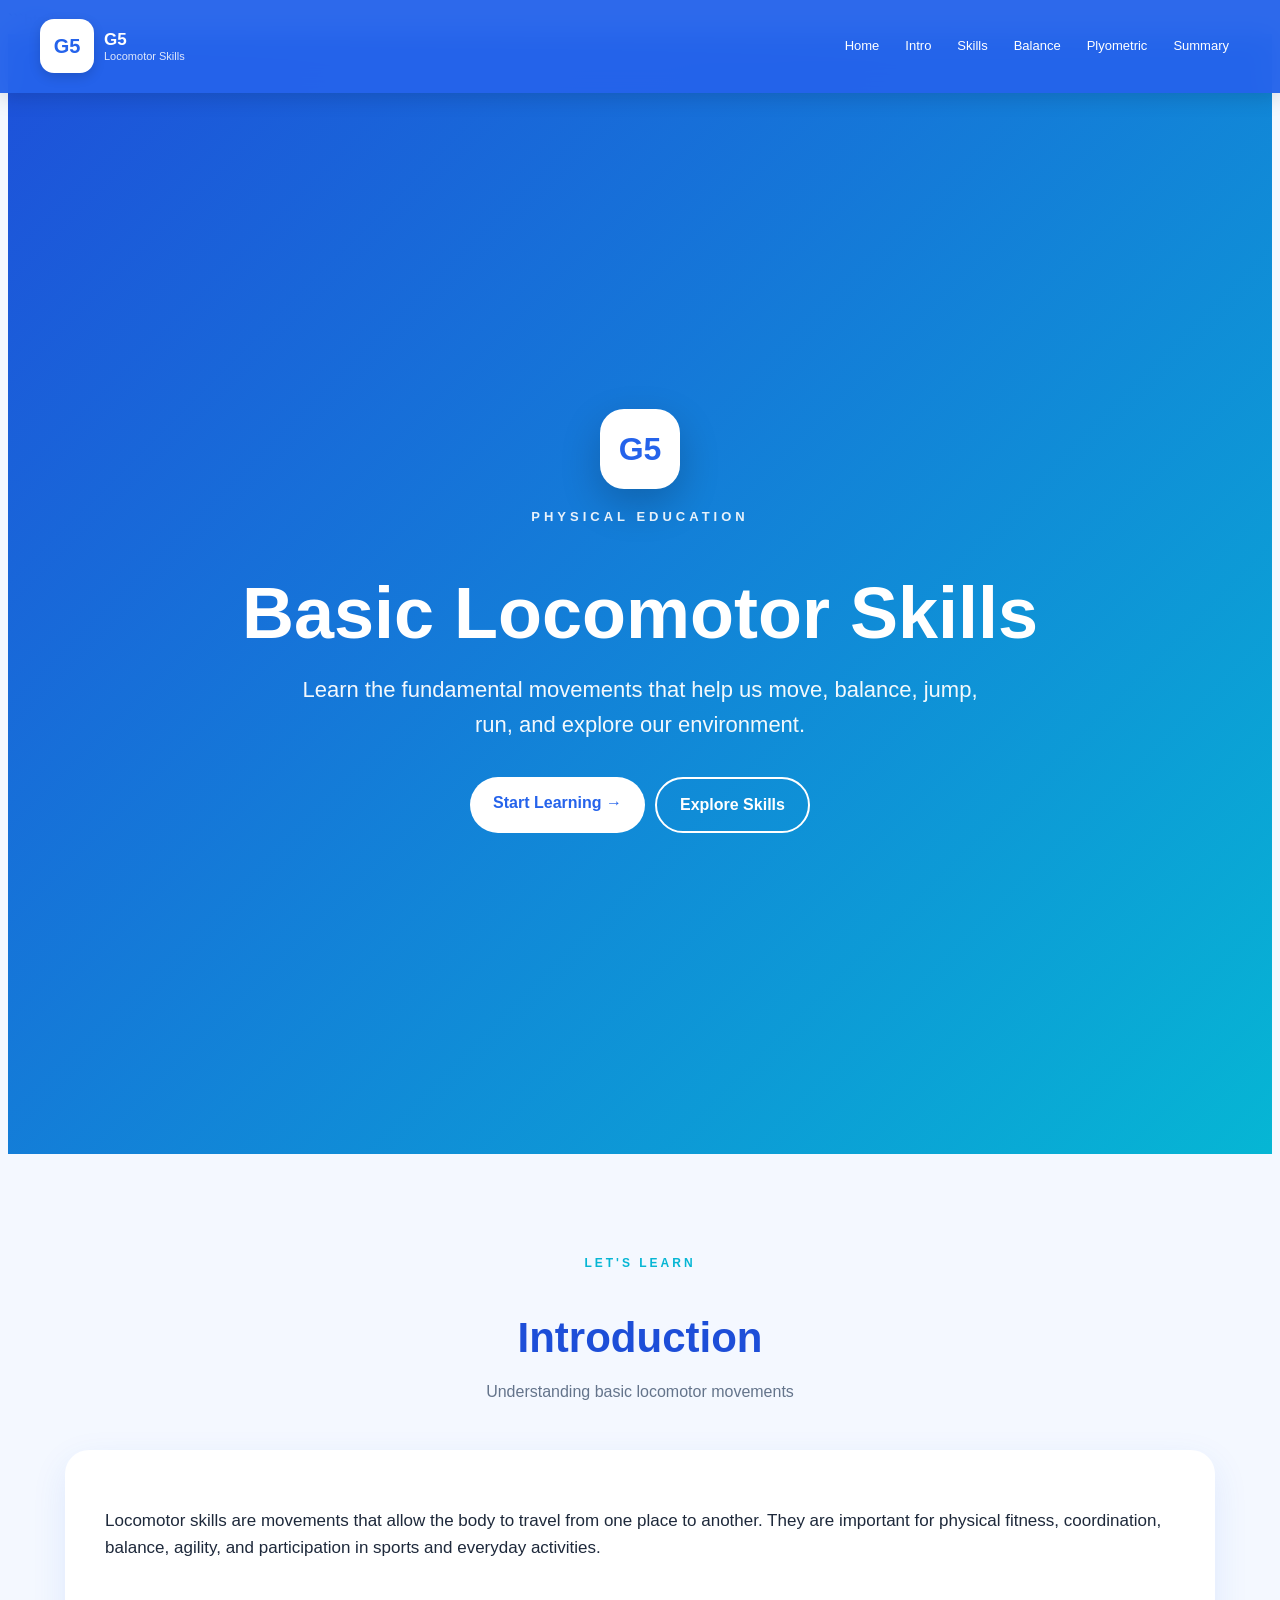
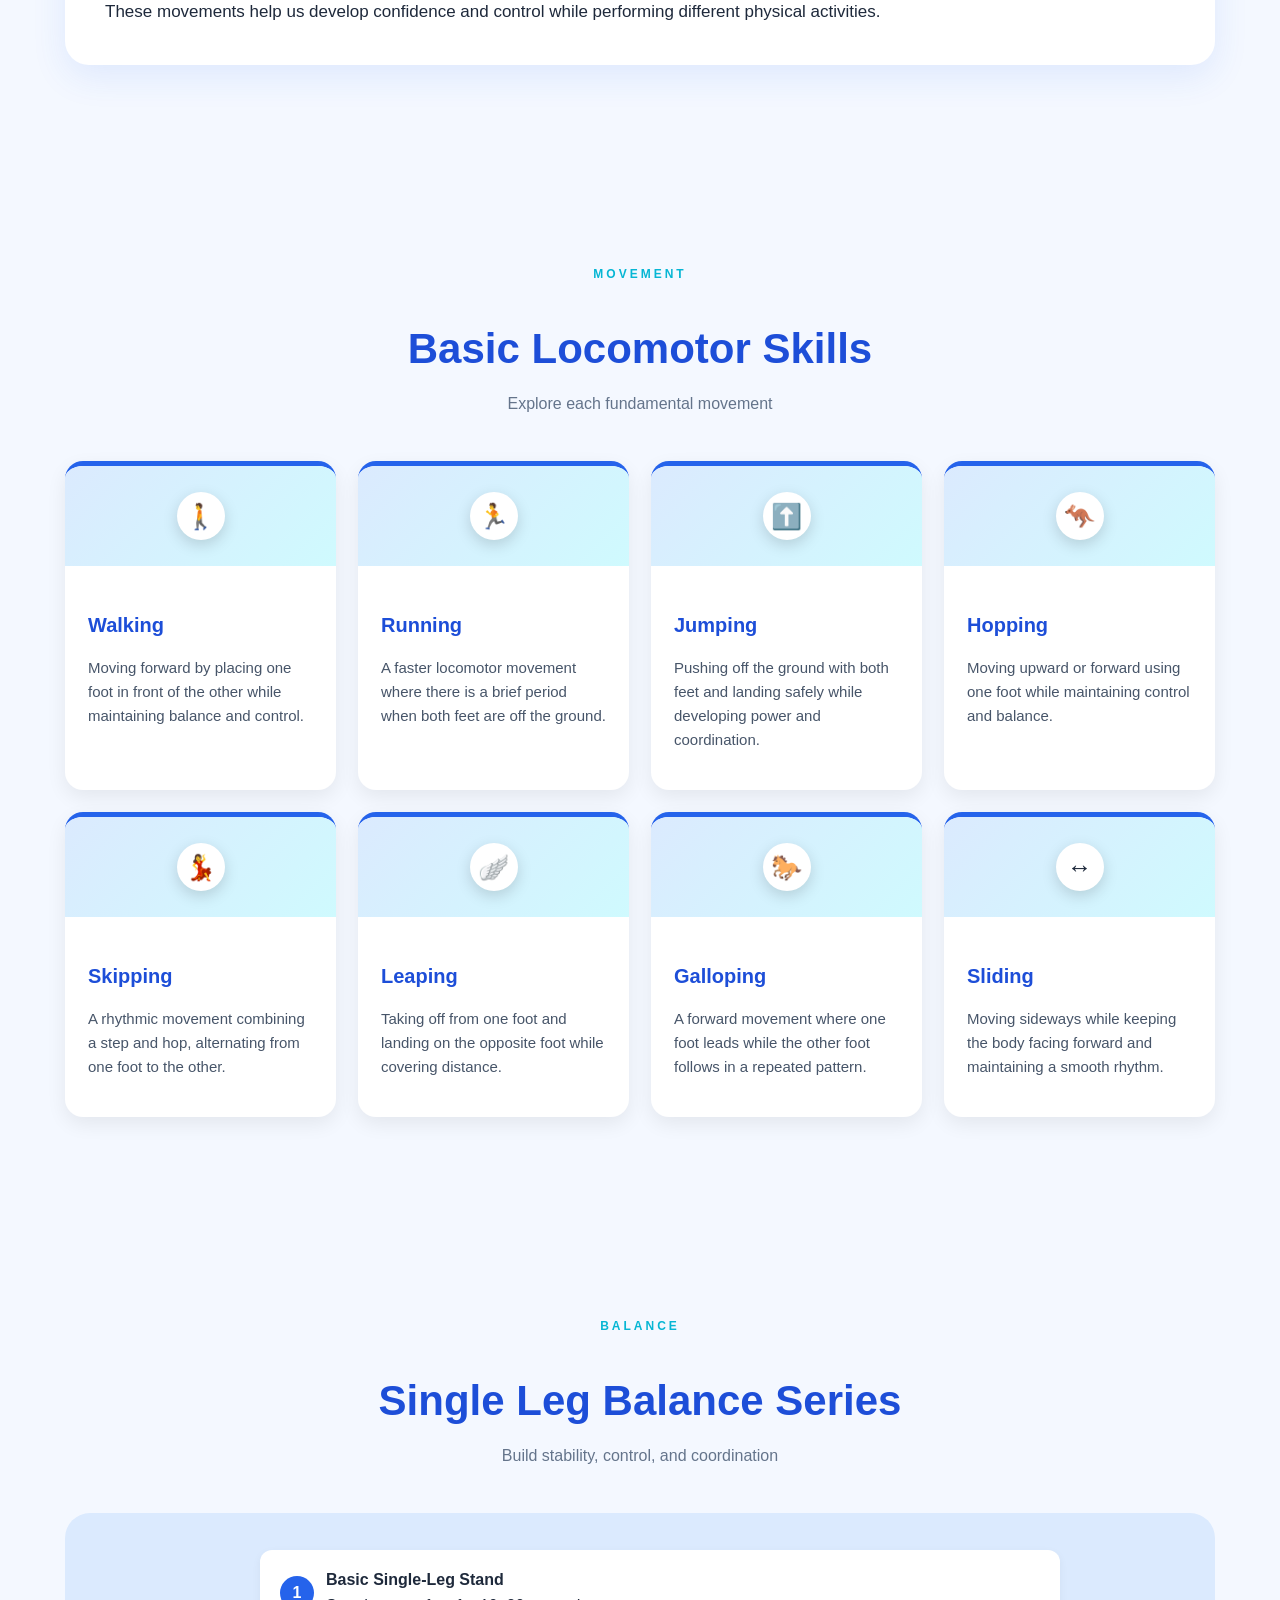
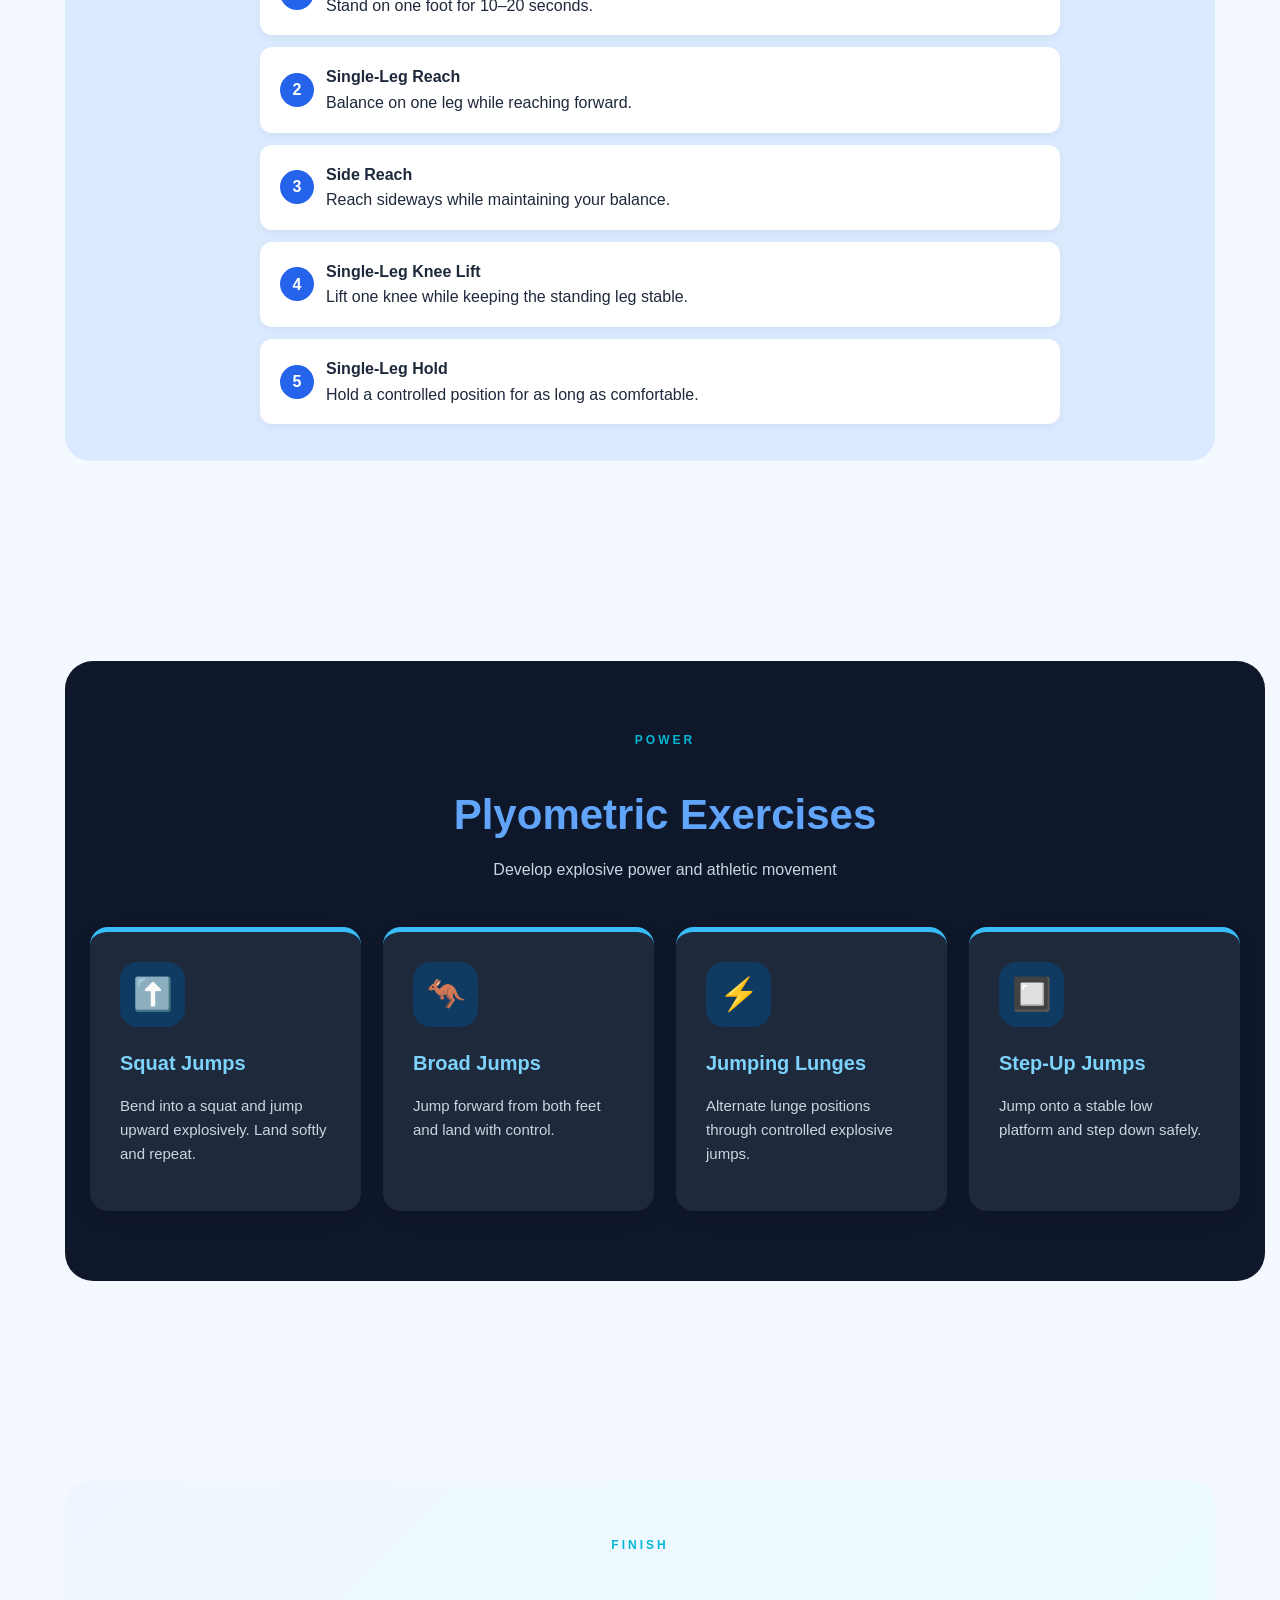
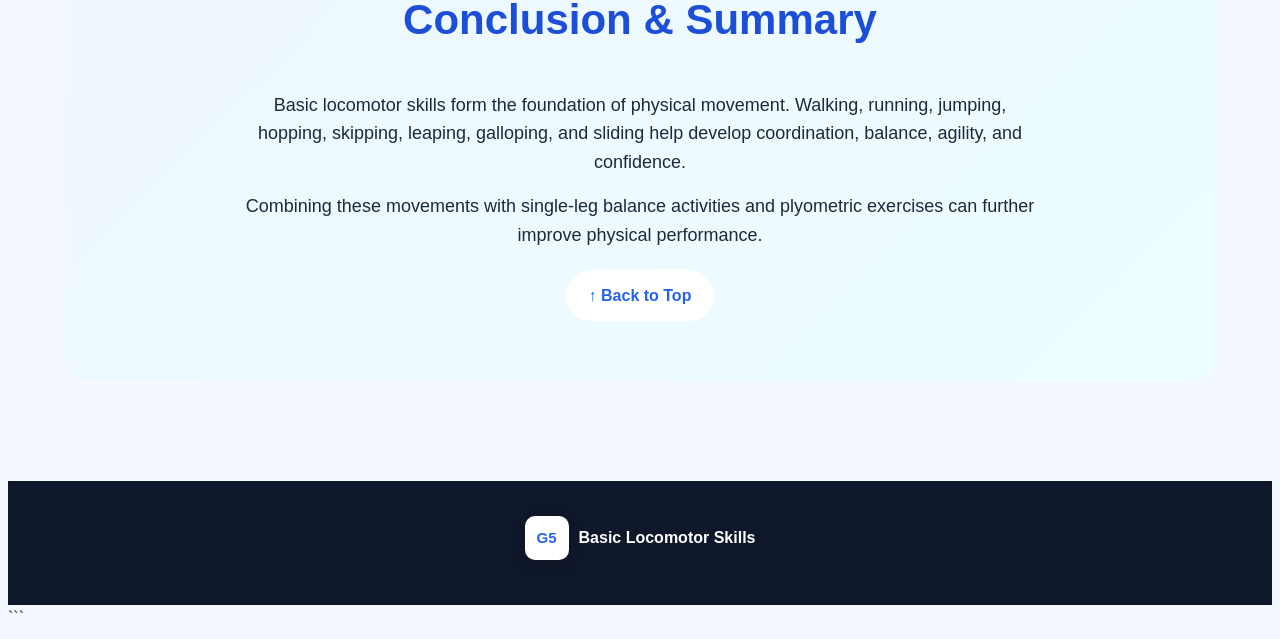
==== commit e748d7de: "Update index.html" ====
--- a/index.html
+++ b/index.html
@@ -897,20 +897,6 @@
                 Basic Locomotor Skills
             </strong>
 
-
-        </div>
-
-
-        <p>
-            Learn • Move • Balance • Improve
-        </p>
-
-
-        <p class="copyright">
-            © 2026 G5 Physical Education
-        </p>
-
-
     </footer>
 
 
--- a/style.css
+++ b/style.css
@@ -1,3 +1,4 @@
+```css
 /* =====================================================
    GENERAL
 ===================================================== */
@@ -21,34 +22,13 @@
         Helvetica,
         sans-serif;
 
+    background: #f4f8ff;
+
     color: #1e293b;
 
     line-height: 1.6;
-
-    /*
-       SPORTY WEBSITE BACKGROUND
-    */
-
-    background:
-        repeating-linear-gradient(
-            135deg,
-            rgba(37, 99, 235, 0.035) 0px,
-            rgba(37, 99, 235, 0.035) 3px,
-            transparent 3px,
-            transparent 35px
-        ),
-        radial-gradient(
-            circle at 10% 20%,
-            rgba(6, 182, 212, 0.12),
-            transparent 220px
-        ),
-        radial-gradient(
-            circle at 90% 80%,
-            rgba(37, 99, 235, 0.10),
-            transparent 250px
-        ),
-        #f4f8ff;
-}
+}
+
 
 
 /* =====================================================
@@ -66,12 +46,7 @@
     z-index: 1000;
 
     background:
-        linear-gradient(
-            90deg,
-            rgba(30, 64, 175, 0.98),
-            rgba(37, 99, 235, 0.98),
-            rgba(6, 182, 212, 0.96)
-        );
+        rgba(37, 99, 235, 0.96);
 
     backdrop-filter: blur(12px);
 
@@ -84,23 +59,21 @@
 
 
 .nav-container {
-    width:
-        min(1200px, 100%);
+    width: min(1200px, 100%);
 
     margin: auto;
 
-    padding:
-        12px 20px;
+    padding: 12px 20px;
 
     display: flex;
 
-    justify-content:
-        space-between;
+    justify-content: space-between;
 
     align-items: center;
 
     gap: 20px;
 }
+
 
 
 /* =====================================================
@@ -171,8 +144,10 @@
 }
 
 
+
 /* =====================================================
    NAVIGATION LINKS
+   NO DRAWER
 ===================================================== */
 
 .nav-links {
@@ -197,15 +172,13 @@
 
     text-decoration: none;
 
-    padding:
-        8px 11px;
+    padding: 8px 11px;
 
     border-radius: 8px;
 
     font-size: 13px;
 
-    transition:
-        0.25s ease;
+    transition: 0.25s ease;
 }
 
 
@@ -218,8 +191,9 @@
 }
 
 
-/* =====================================================
-   SPORTY HERO
+
+/* =====================================================
+   HERO
 ===================================================== */
 
 .hero {
@@ -239,100 +213,26 @@
     text-align: center;
 
     color: white;
-
-    overflow: hidden;
-
-
-    /*
-       SPORTY BACKGROUND
-       No image used.
-    */
-
-    background:
-        radial-gradient(
-            circle at 15% 25%,
-            rgba(255, 255, 255, 0.18) 0,
-            rgba(255, 255, 255, 0.18) 90px,
-            transparent 91px
-        ),
-
-        radial-gradient(
-            circle at 85% 75%,
-            rgba(255, 255, 255, 0.10) 0,
-            rgba(255, 255, 255, 0.10) 150px,
-            transparent 151px
-        ),
-
-        repeating-linear-gradient(
-            135deg,
-            rgba(255, 255, 255, 0.10) 0,
-            rgba(255, 255, 255, 0.10) 10px,
-            transparent 10px,
-            transparent 55px
-        ),
-
-        linear-gradient(
-            135deg,
-            #1e3a8a,
-            #2563eb 45%,
-            #06b6d4
-        );
-}
-
-
-/*
-   Sporty circular decoration
-*/
-
-.hero::before {
-    content: "";
-
-    position: absolute;
-
-    width: 500px;
-    height: 500px;
-
-    right: -180px;
-    top: -160px;
-
-    border:
-        3px solid
-        rgba(255, 255, 255, 0.14);
-
-    border-radius: 50%;
-}
-
-
-.hero::after {
-    content: "";
-
-    position: absolute;
-
-    width: 350px;
-    height: 350px;
-
-    left: -160px;
-    bottom: -150px;
-
-    border:
-        3px solid
-        rgba(255, 255, 255, 0.10);
-
-    border-radius: 50%;
-}
-
-
-.hero-overlay {
-    position: absolute;
-
-    inset: 0;
 
     background:
         linear-gradient(
             135deg,
-            rgba(15, 23, 42, 0.12),
-            transparent 50%,
-            rgba(15, 23, 42, 0.18)
+            #2563eb,
+            #06b6d4
+        );
+}
+
+
+.hero-overlay {
+    position: absolute;
+
+    inset: 0;
+
+    background:
+        linear-gradient(
+            135deg,
+            rgba(29, 78, 216, 0.90),
+            rgba(6, 182, 212, 0.78)
         );
 }
 
@@ -342,7 +242,7 @@
 
     max-width: 900px;
 
-    z-index: 2;
+    z-index: 1;
 }
 
 
@@ -409,6 +309,7 @@
 }
 
 
+
 /* =====================================================
    BUTTONS
 ===================================================== */
@@ -442,8 +343,7 @@
 
     text-decoration: none;
 
-    transition:
-        0.3s;
+    transition: 0.3s;
 
     margin: 5px;
 }
@@ -476,6 +376,7 @@
 }
 
 
+
 /* =====================================================
    SECTIONS
 ===================================================== */
@@ -490,20 +391,6 @@
         100px 20px;
 
     scroll-margin-top: 70px;
-
-    position: relative;
-}
-
-
-section:nth-of-type(even) {
-    background:
-        repeating-linear-gradient(
-            135deg,
-            rgba(37, 99, 235, 0.025) 0,
-            rgba(37, 99, 235, 0.025) 3px,
-            transparent 3px,
-            transparent 35px
-        );
 }
 
 
@@ -546,15 +433,13 @@
 }
 
 
+
 /* =====================================================
    INTRODUCTION
 ===================================================== */
 
 .intro-box {
     display: grid;
-
-    grid-template-columns:
-        1fr 1.2fr;
 
     overflow: hidden;
 
@@ -565,84 +450,6 @@
     box-shadow:
         0 12px 35px
         rgba(37, 99, 235, 0.10);
-
-    border:
-        1px solid #dbeafe;
-}
-
-
-/*
-   No image.
-   This is now a sporty decorative panel.
-*/
-
-.intro-image {
-    min-height: 350px;
-
-    background:
-        repeating-linear-gradient(
-            135deg,
-            rgba(255, 255, 255, 0.14) 0,
-            rgba(255, 255, 255, 0.14) 12px,
-            transparent 12px,
-            transparent 45px
-        ),
-
-        radial-gradient(
-            circle at 30% 40%,
-            rgba(255, 255, 255, 0.18),
-            transparent 120px
-        ),
-
-        linear-gradient(
-            135deg,
-            #1d4ed8,
-            #06b6d4
-        );
-
-    position: relative;
-}
-
-
-.intro-image::before {
-    content: "";
-
-    position: absolute;
-
-    width: 180px;
-    height: 180px;
-
-    border:
-        18px solid
-        rgba(255, 255, 255, 0.10);
-
-    border-radius: 50%;
-
-    left: 50%;
-    top: 50%;
-
-    transform:
-        translate(-50%, -50%);
-}
-
-
-.intro-image::after {
-    content: "";
-
-    position: absolute;
-
-    width: 65%;
-
-    height: 8px;
-
-    background:
-        rgba(255, 255, 255, 0.20);
-
-    transform:
-        rotate(-25deg);
-
-    left: 18%;
-    top: 45%;
 }
 
 
@@ -667,6 +474,7 @@
 .intro-content p:last-child {
     margin-bottom: 0;
 }
+
 
 
 /* =====================================================
@@ -716,220 +524,82 @@
 }
 
 
-/*
-   Empty card-image.
-   No photo.
-   No icon.
-   Just sporty decoration.
-*/
-
 .card-image {
-    height: 120px;
+    height: 100px;
 
     position: relative;
 
     overflow: hidden;
 
     background:
-        repeating-linear-gradient(
-            135deg,
-            rgba(255, 255, 255, 0.16) 0,
-            rgba(255, 255, 255, 0.16) 10px,
-            transparent 10px,
-            transparent 32px
-        ),
-
-        linear-gradient(
-            135deg,
-            #2563eb,
-            #06b6d4
-        );
-}
-
-
-.card-image::before {
-    content: "";
-
-    position: absolute;
-
-    width: 80px;
-    height: 80px;
-
-    border:
-        8px solid
-        rgba(255, 255, 255, 0.12);
-
-    border-radius: 50%;
-
-    right: 20px;
-    top: 20px;
-}
-
-
-.card-image::after {
-    content: "";
-
-    position: absolute;
-
-    width: 70%;
-
-    height: 6px;
-
-    background:
-        rgba(255, 255, 255, 0.20);
-
-    transform:
-        rotate(-25deg);
-
-    left: -5%;
-    top: 50%;
-}
-
-
-.card-body {
-    padding: 23px;
-}
-
-
-.card h3 {
-    color: #1d4ed8;
-
-    margin-bottom: 8px;
-
-    font-size: 20px;
-}
-
-
-.card p {
-    color: #475569;
-
-    font-size: 15px;
-}
-
-
-/* =====================================================
-   BALANCE
-===================================================== */
-
-.balance-container {
-    background:
-        repeating-linear-gradient(
-            135deg,
-            rgba(37, 99, 235, 0.035) 0,
-            rgba(37, 99, 235, 0.035) 4px,
-            transparent 4px,
-            transparent 35px
-        ),
-
         linear-gradient(
             135deg,
             #dbeafe,
-            #ecfeff
+            #cffafe
         );
+}
+
+
+.skill-icon {
+    position: absolute;
+
+    left: 50%;
+
+    top: 50%;
+
+    transform: translate(-50%, -50%);
+
+    width: 48px;
+    height: 48px;
+
+    display: grid;
+
+    place-items: center;
+
+    background: white;
+
+    border-radius: 50%;
+
+    font-size: 25px;
+
+    box-shadow:
+        0 5px 15px
+        rgba(0, 0, 0, 0.15);
+}
+
+
+.card-body {
+    padding: 23px;
+}
+
+
+.card h3 {
+    color: #1d4ed8;
+
+    margin-bottom: 8px;
+
+    font-size: 20px;
+}
+
+
+.card p {
+    color: #475569;
+
+    font-size: 15px;
+}
+
+
+
+/* =====================================================
+   BALANCE
+===================================================== */
+
+.balance-container {
+    background: #dbeafe;
 
     padding: 25px;
 
     border-radius: 25px;
-
-    border:
-        1px solid #bfdbfe;
-
-    position: relative;
-
-    overflow: hidden;
-}
-
-
-/*
-   Decorative sporty balance background
-*/
-
-.balance-container::before {
-    content: "";
-
-    position: absolute;
-
-    width: 280px;
-    height: 280px;
-
-    right: -100px;
-    top: -100px;
-
-    border:
-        25px solid
-        rgba(37, 99, 235, 0.08);
-
-    border-radius: 50%;
-}
-
-
-.balance-image {
-    height: 170px;
-
-    overflow: hidden;
-
-    border-radius: 18px;
-
-    margin-bottom: 25px;
-
-    background:
-        repeating-linear-gradient(
-            135deg,
-            rgba(255, 255, 255, 0.20) 0,
-            rgba(255, 255, 255, 0.20) 10px,
-            transparent 10px,
-            transparent 45px
-        ),
-
-        linear-gradient(
-            135deg,
-            #2563eb,
-            #06b6d4
-        );
-
-    position: relative;
-}
-
-
-.balance-image::before {
-    content: "";
-
-    position: absolute;
-
-    width: 190px;
-    height: 190px;
-
-    border:
-        15px solid
-        rgba(255, 255, 255, 0.12);
-
-    border-radius: 50%;
-
-    left: 50%;
-    top: 50%;
-
-    transform:
-        translate(-50%, -50%);
-}
-
-
-.balance-image::after {
-    content: "";
-
-    position: absolute;
-
-    width: 75%;
-
-    height: 7px;
-
-    background:
-        rgba(255, 255, 255, 0.20);
-
-    left: 12%;
-    top: 50%;
-
-    transform:
-        rotate(-15deg);
 }
 
 
@@ -939,10 +609,6 @@
     max-width: 800px;
 
     margin: auto;
-
-    position: relative;
-
-    z-index: 2;
 }
 
 
@@ -951,8 +617,7 @@
 
     margin: 12px 0;
 
-    padding:
-        17px 20px;
+    padding: 17px 20px;
 
     border-radius: 12px;
 
@@ -966,8 +631,7 @@
         0 3px 10px
         rgba(0, 0, 0, 0.05);
 
-    transition:
-        0.25s;
+    transition: 0.25s;
 }
 
 
@@ -1000,27 +664,13 @@
 }
 
 
+
 /* =====================================================
    PLYOMETRIC
 ===================================================== */
 
 .plyo {
-    background:
-        repeating-linear-gradient(
-            135deg,
-            rgba(255, 255, 255, 0.035) 0,
-            rgba(255, 255, 255, 0.035) 8px,
-            transparent 8px,
-            transparent 45px
-        ),
-
-        radial-gradient(
-            circle at 80% 20%,
-            rgba(6, 182, 212, 0.18),
-            transparent 180px
-        ),
-
-        #0f172a;
+    background: #0f172a;
 
     color: white;
 
@@ -1028,38 +678,7 @@
 
     border-radius: 28px;
 
-    padding:
-        70px 25px;
-
-    position: relative;
-
-    overflow: hidden;
-}
-
-
-.plyo::before {
-    content: "";
-
-    position: absolute;
-
-    width: 300px;
-    height: 300px;
-
-    right: -100px;
-    bottom: -120px;
-
-    border:
-        25px solid
-        rgba(6, 182, 212, 0.08);
-
-    border-radius: 50%;
-}
-
-
-.plyo .section-title {
-    position: relative;
-
-    z-index: 2;
+    padding: 70px 25px;
 }
 
 
@@ -1074,44 +693,13 @@
 
 
 .plyo .card {
-    background:
-        linear-gradient(
-            145deg,
-            #1e293b,
-            #172554
-        );
+    background: #1e293b;
 
     color: white;
 
     border-top-color: #38bdf8;
 
     padding: 30px;
-
-    position: relative;
-
-    z-index: 2;
-}
-
-
-.plyo .card::before {
-    content: "";
-
-    position: absolute;
-
-    top: 0;
-    right: 0;
-
-    width: 100px;
-    height: 100px;
-
-    background:
-        repeating-linear-gradient(
-            135deg,
-            rgba(6, 182, 212, 0.10) 0,
-            rgba(6, 182, 212, 0.10) 8px,
-            transparent 8px,
-            transparent 25px
-        );
 }
 
 
@@ -1119,20 +707,31 @@
     color: #7dd3fc;
 
     margin-bottom: 10px;
-
-    position: relative;
-
-    z-index: 2;
 }
 
 
 .plyo .card p {
     color: #cbd5e1;
-
-    position: relative;
-
-    z-index: 2;
-}
+}
+
+
+.plyo-icon {
+    width: 65px;
+    height: 65px;
+
+    display: grid;
+
+    place-items: center;
+
+    margin-bottom: 15px;
+
+    border-radius: 18px;
+
+    background: #0f3b63;
+
+    font-size: 32px;
+}
+
 
 
 /* =====================================================
@@ -1143,14 +742,6 @@
     text-align: center;
 
     background:
-        repeating-linear-gradient(
-            135deg,
-            rgba(37, 99, 235, 0.035) 0,
-            rgba(37, 99, 235, 0.035) 4px,
-            transparent 4px,
-            transparent 35px
-        ),
-
         linear-gradient(
             135deg,
             #eff6ff,
@@ -1159,34 +750,7 @@
 
     border-radius: 25px;
 
-    padding:
-        55px 25px;
-
-    border:
-        1px solid #dbeafe;
-
-    position: relative;
-
-    overflow: hidden;
-}
-
-
-.conclusion::before {
-    content: "";
-
-    position: absolute;
-
-    width: 220px;
-    height: 220px;
-
-    right: -90px;
-    top: -100px;
-
-    border:
-        20px solid
-        rgba(37, 99, 235, 0.06);
-
-    border-radius: 50%;
+    padding: 55px 25px;
 }
 
 
@@ -1197,11 +761,8 @@
         0 auto 15px;
 
     font-size: 18px;
-
-    position: relative;
-
-    z-index: 2;
-}
+}
+
 
 
 /* =====================================================
@@ -1209,23 +770,13 @@
 ===================================================== */
 
 footer {
-    background:
-        repeating-linear-gradient(
-            135deg,
-            rgba(255, 255, 255, 0.035) 0,
-            rgba(255, 255, 255, 0.035) 8px,
-            transparent 8px,
-            transparent 45px
-        ),
-
-        #0f172a;
+    background: #0f172a;
 
     color: #cbd5e1;
 
     text-align: center;
 
-    padding:
-        35px 20px;
+    padding: 35px 20px;
 }
 
 
@@ -1263,6 +814,7 @@
 }
 
 
+
 /* =====================================================
    TABLET
 ===================================================== */
@@ -1286,6 +838,11 @@
         width: 100%;
     }
 
+
+    /*
+       Navigation stays visible.
+       It does NOT become a drawer.
+    */
 
     .nav-links {
         width: 100%;
@@ -1328,11 +885,6 @@
     }
 
 
-    .intro-image {
-        min-height: 220px;
-    }
-
-
     .intro-content {
         padding:
             28px 22px;
@@ -1347,6 +899,7 @@
 }
 
 
+
 /* =====================================================
    SMALL PHONES
 ===================================================== */
@@ -1389,32 +942,39 @@
         height: 65px;
 
         font-size: 26px;
-    }
-
-
-    .intro-image {
-        min-height: 180px;
-    }
-
-
-    .balance-image {
-        height: 140px;
+
+        border-radius: 18px;
+    }
+
+
+    .section-title {
+        margin-bottom: 30px;
     }
 
 
     .balance-list li {
         align-items: flex-start;
-    }
-
-
-    .plyo {
+
+        font-size: 14px;
+    }
+
+
+    .number {
+        min-width: 30px;
+
+        height: 30px;
+    }
+
+
+    .card-image {
+        height: 90px;
+    }
+
+
+    .conclusion {
         padding:
-            45px 12px;
-    }
-
-
-    .plyo .card {
-        padding: 25px;
-    }
-
-}
+            40px 18px;
+    }
+
+}
+```
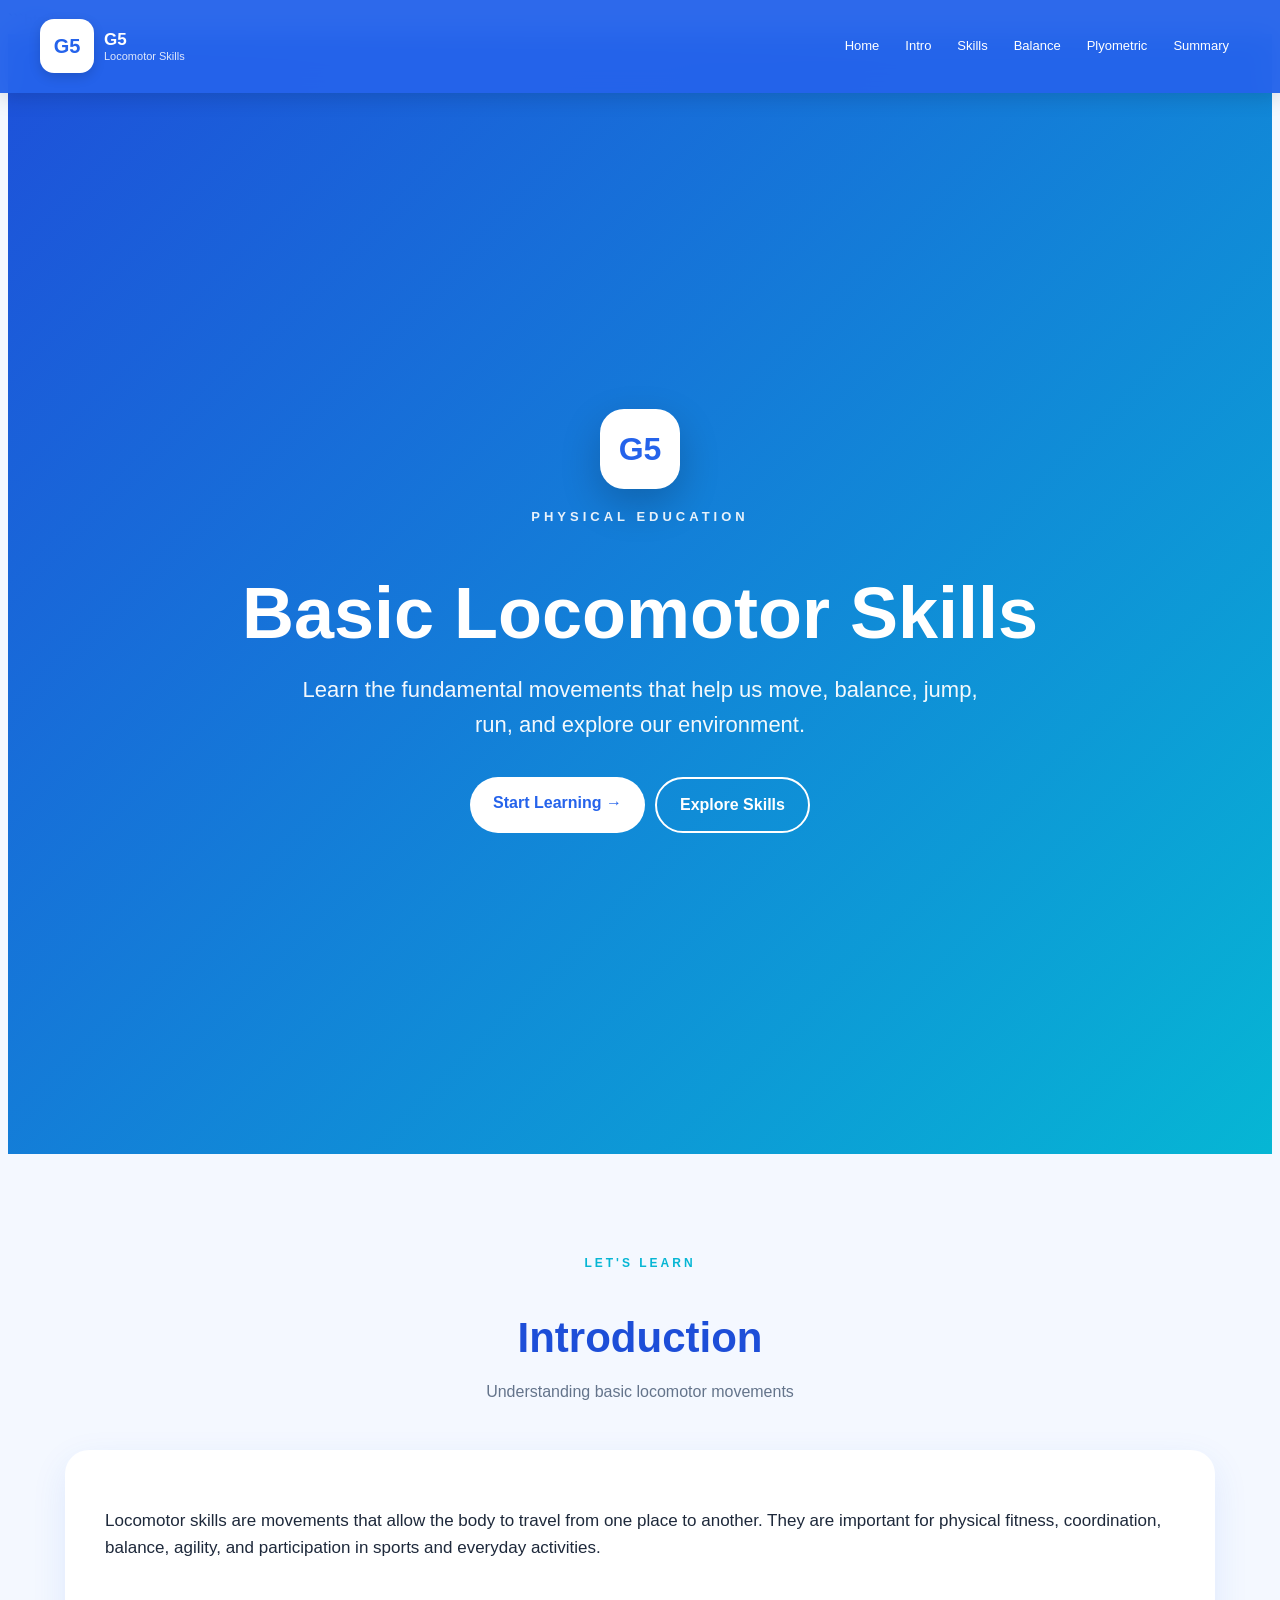
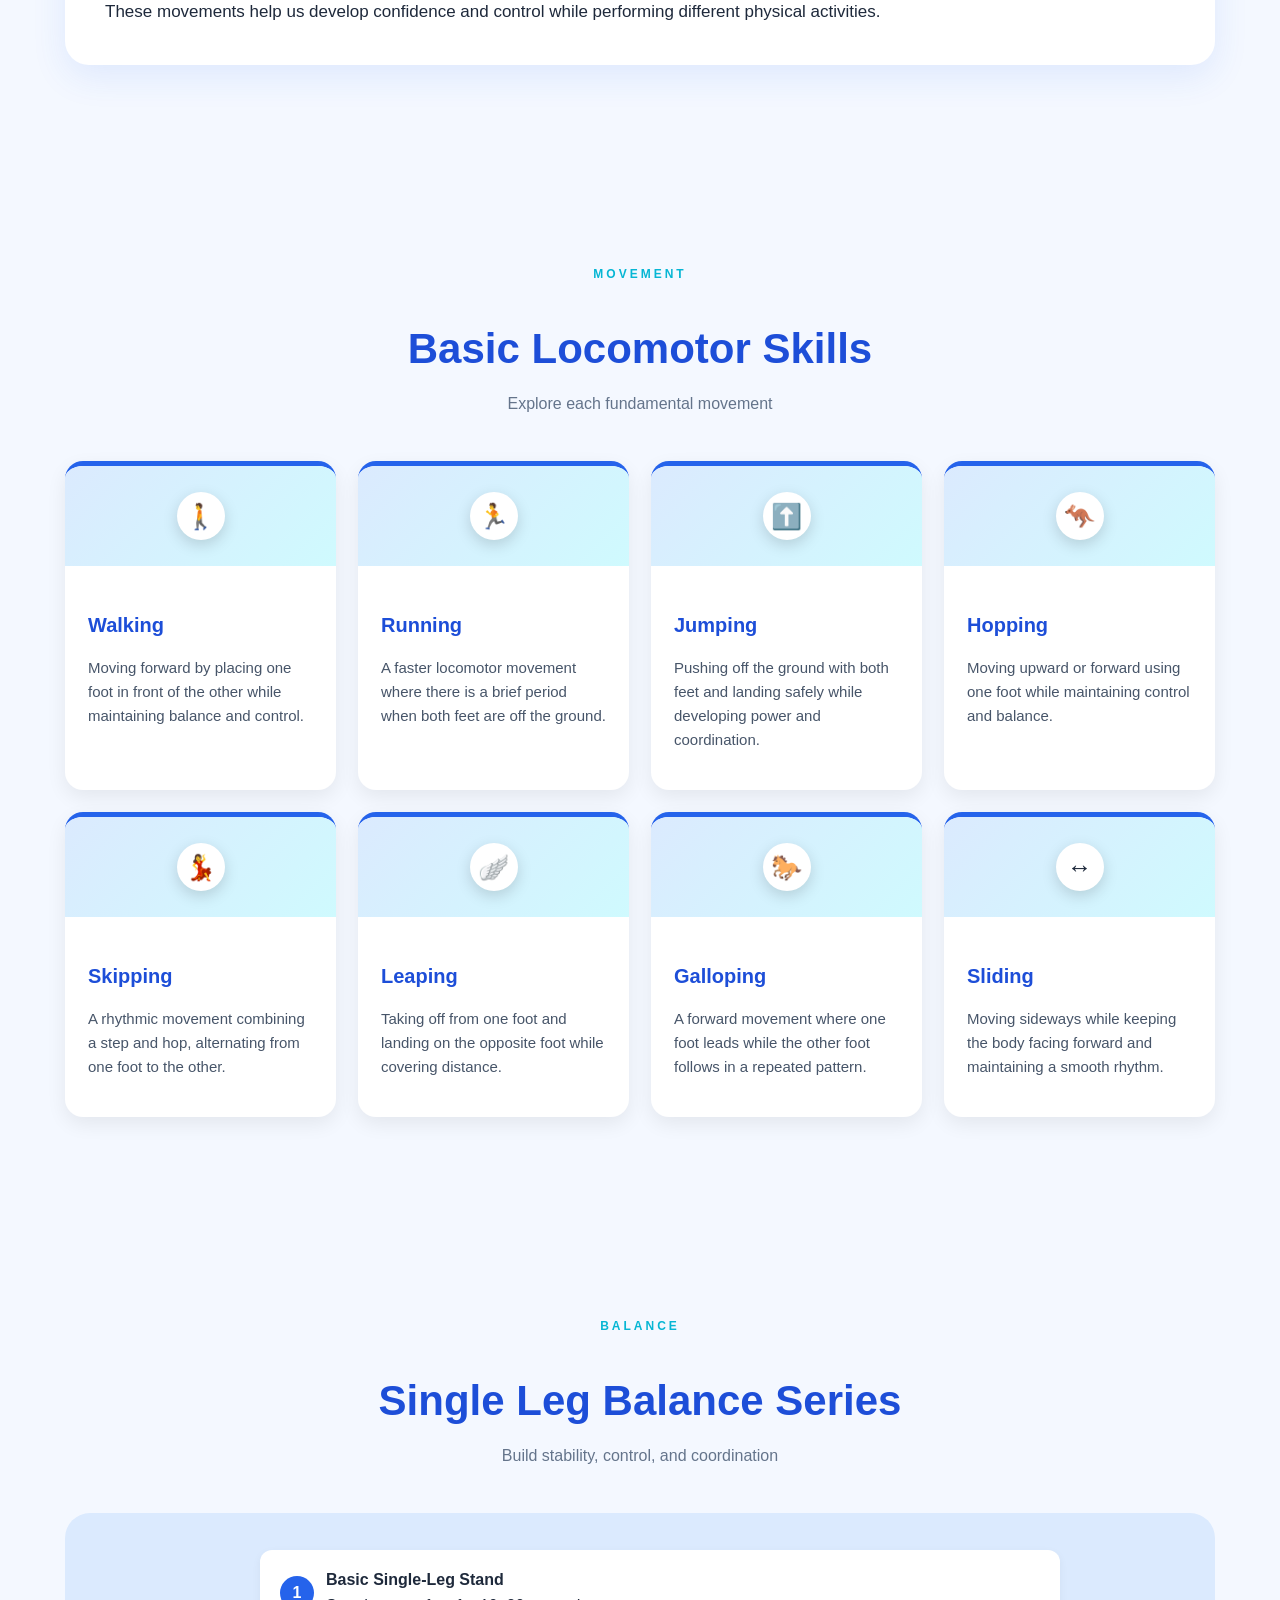
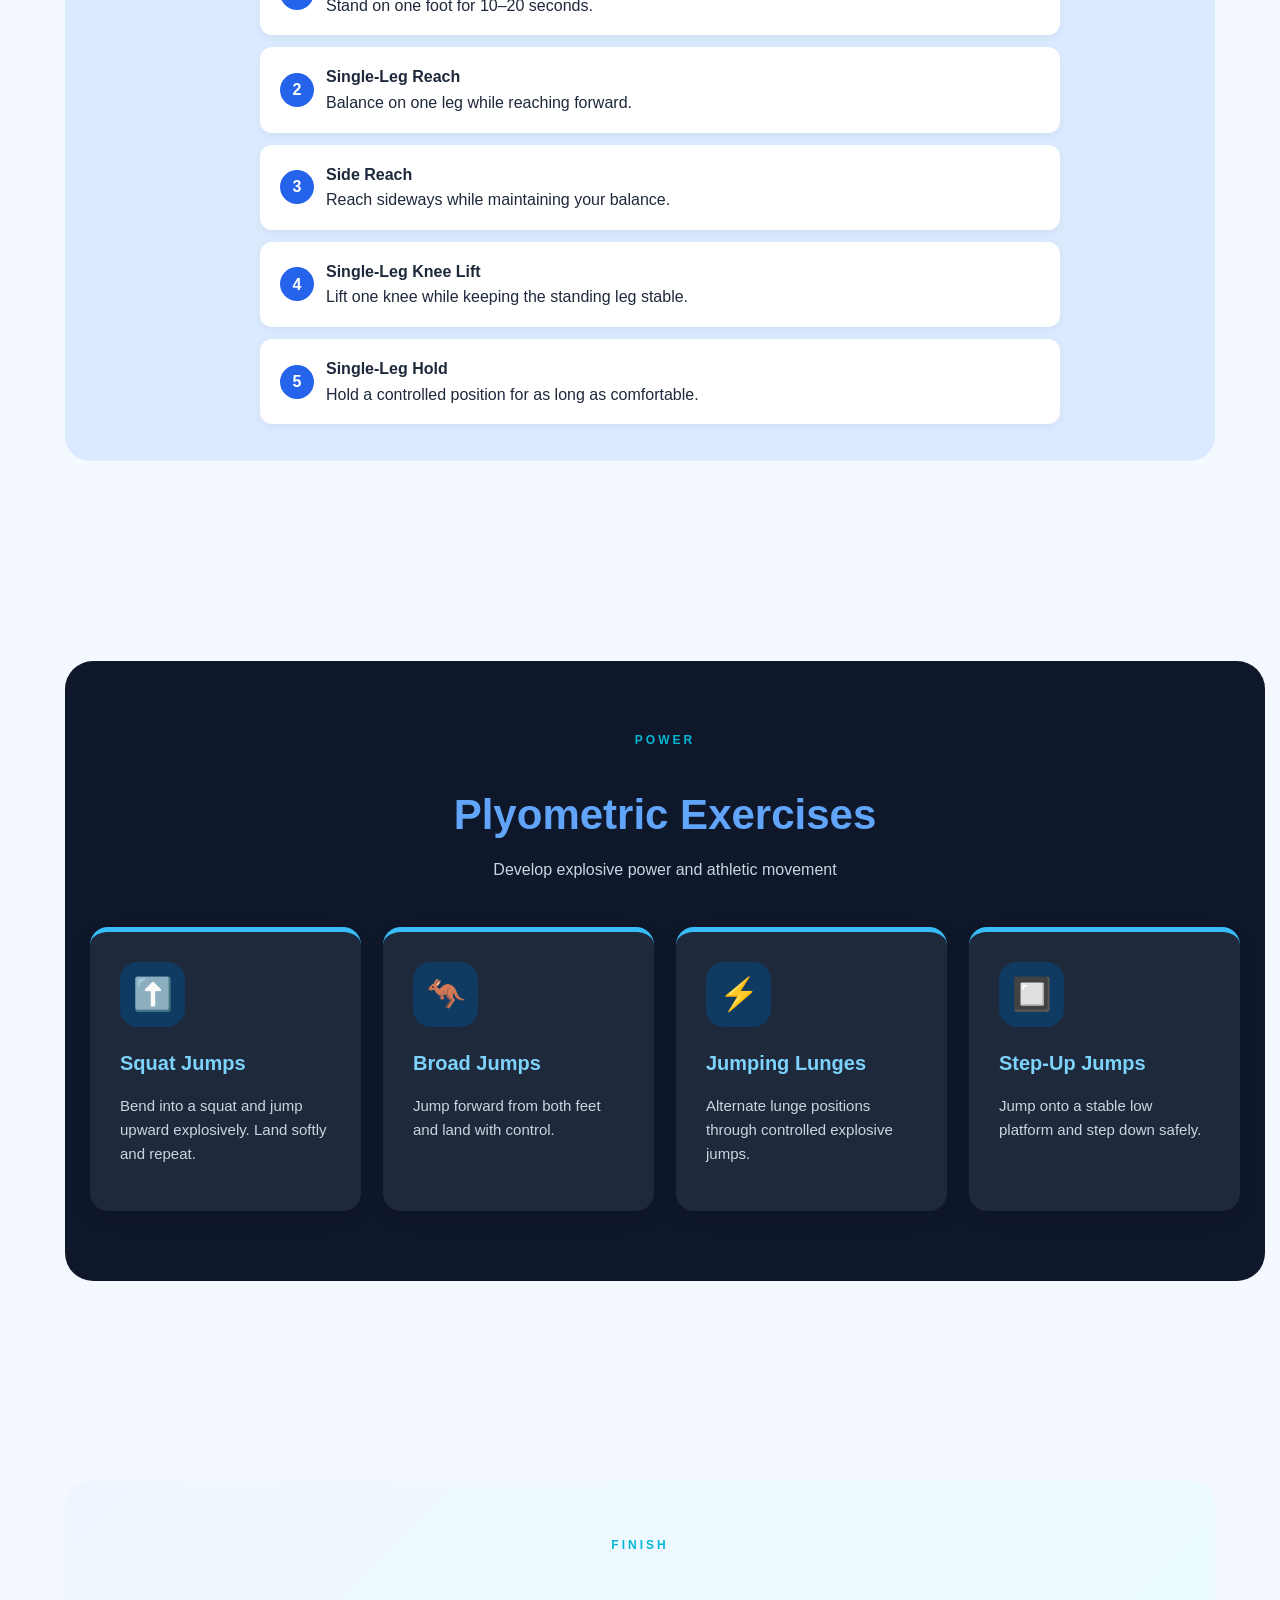
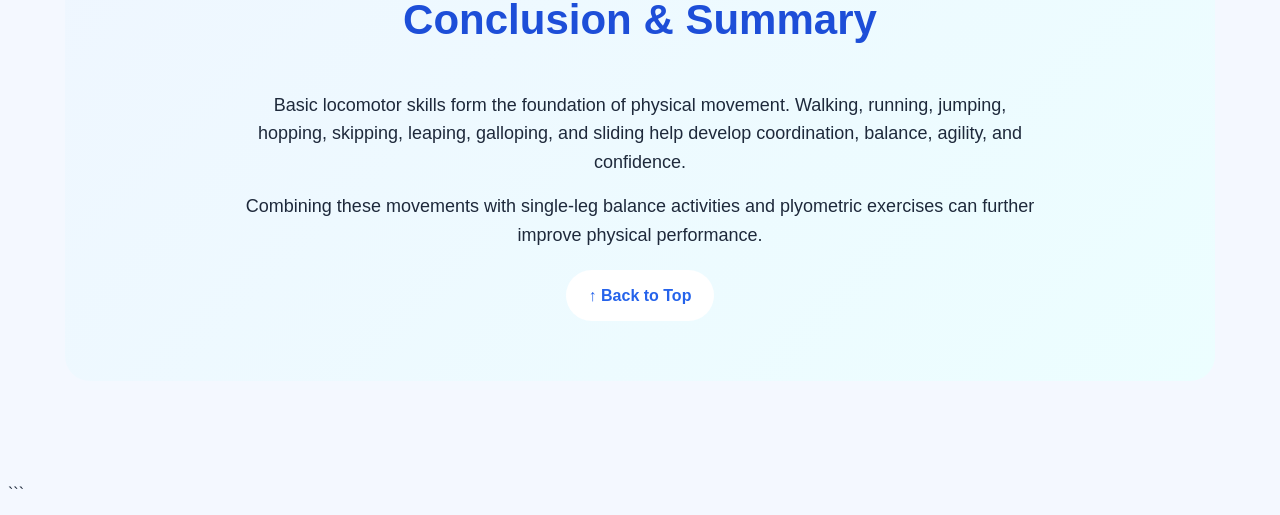
==== commit 57dd484f: "Update index.html" ====
--- a/index.html
+++ b/index.html
@@ -878,28 +878,6 @@
 
 
 
-    <!-- =================================================
-         FOOTER
-    ================================================== -->
-
-    <footer>
-
-
-        <div class="footer-logo">
-
-
-            <span class="g5-logo small">
-                G5
-            </span>
-
-
-            <strong>
-                Basic Locomotor Skills
-            </strong>
-
-    </footer>
-
-
 
     <!-- JavaScript -->
 
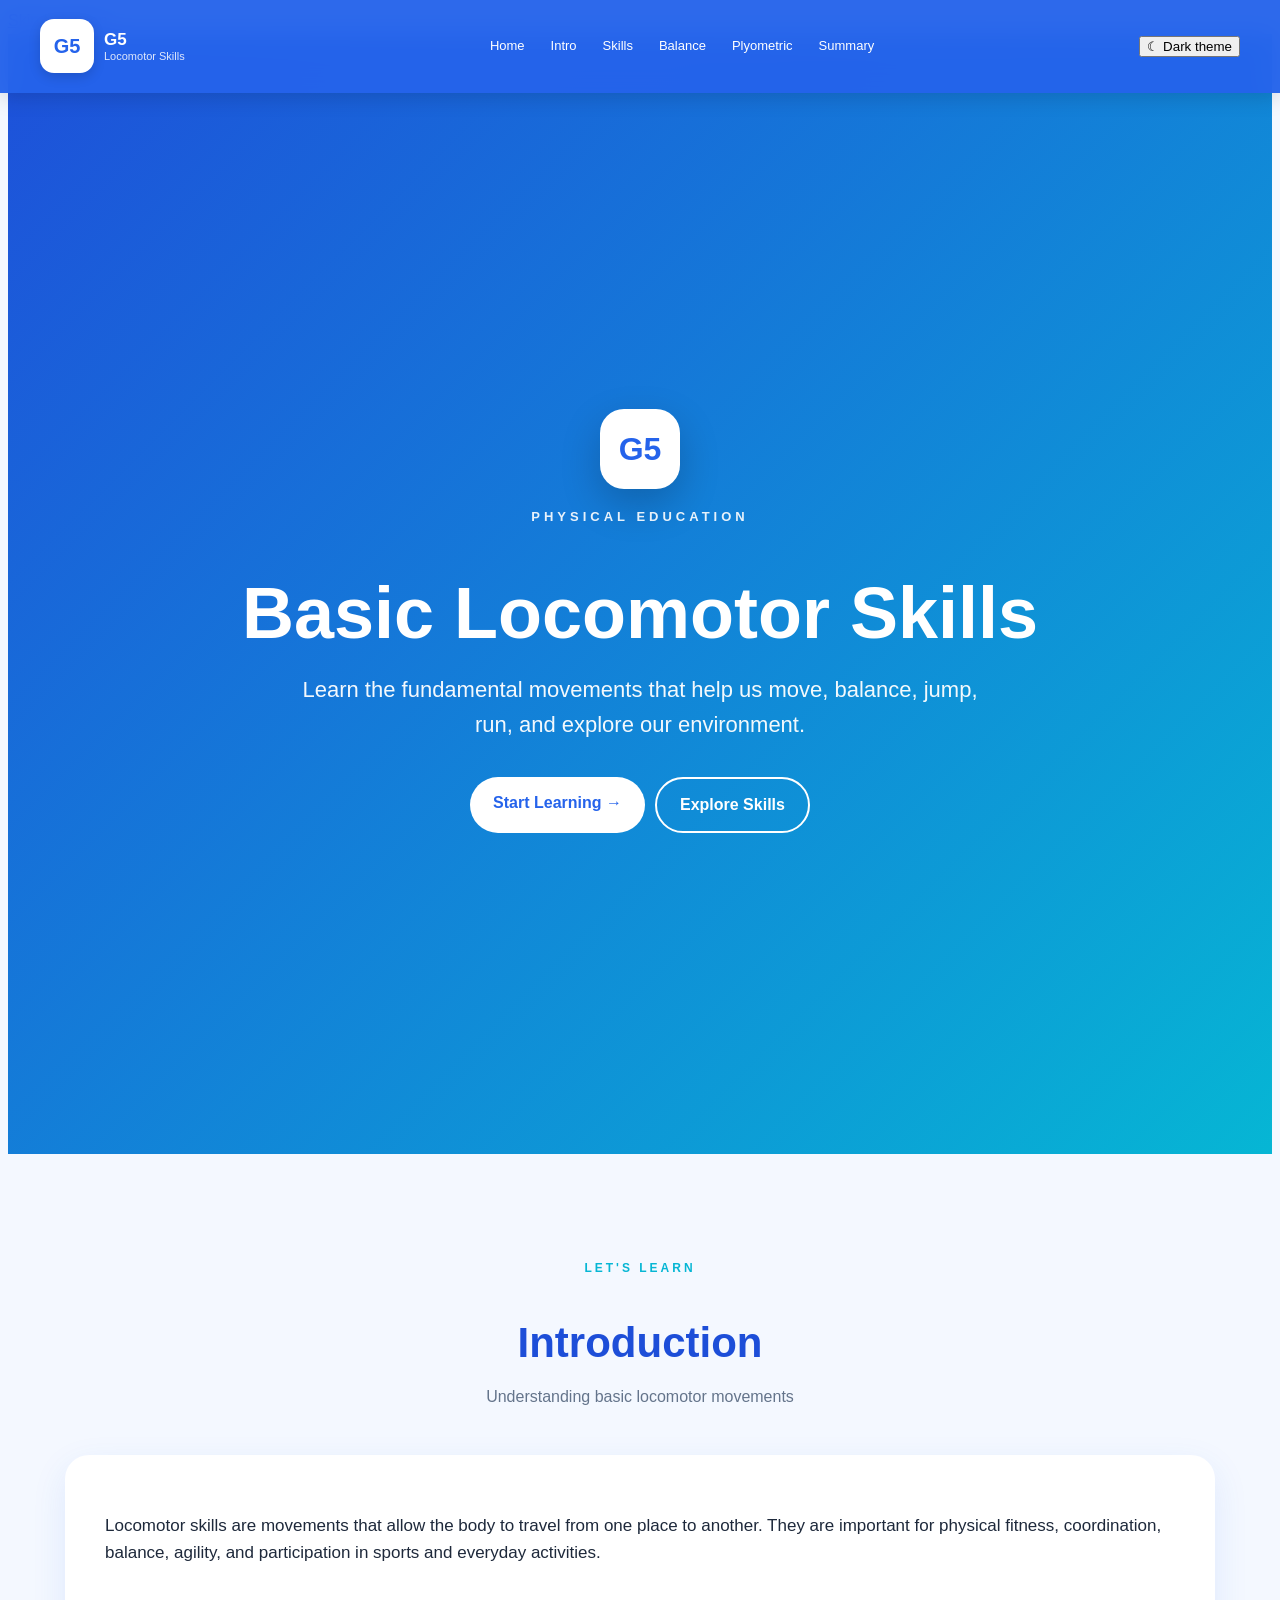
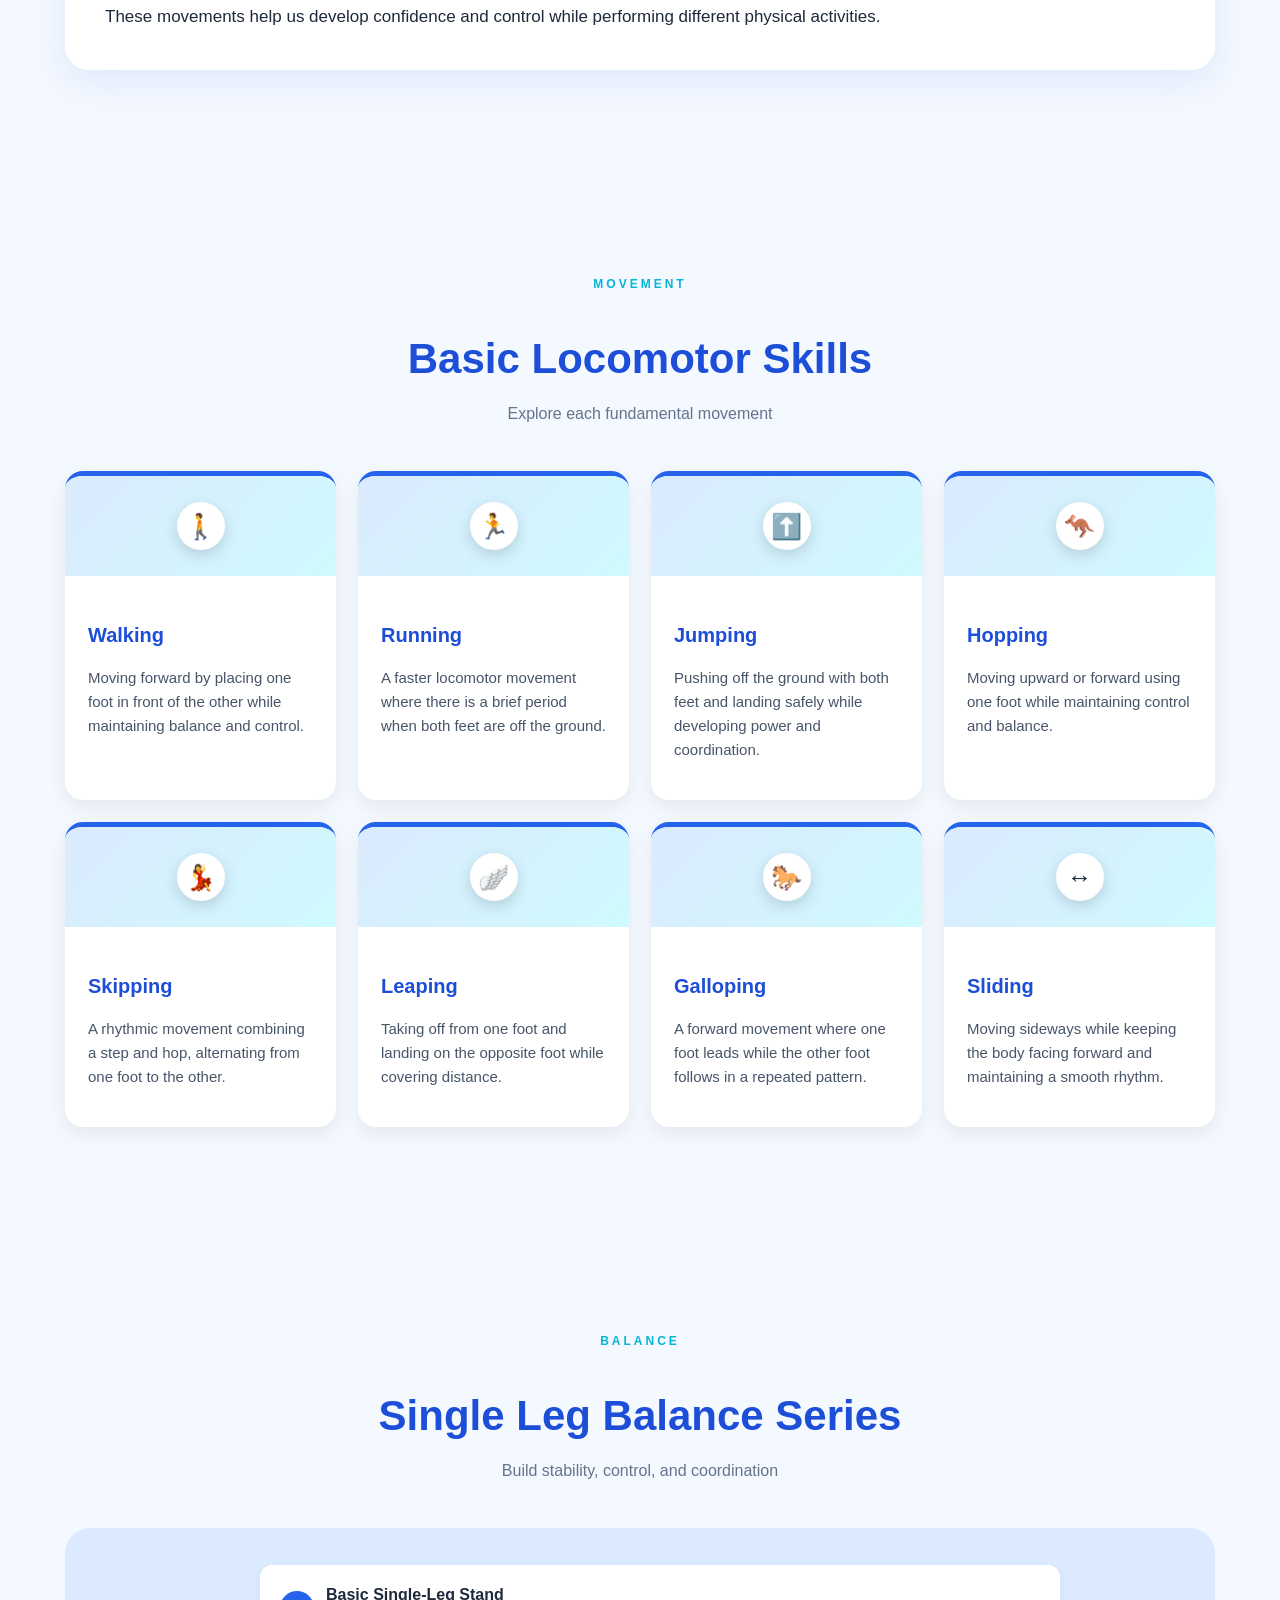
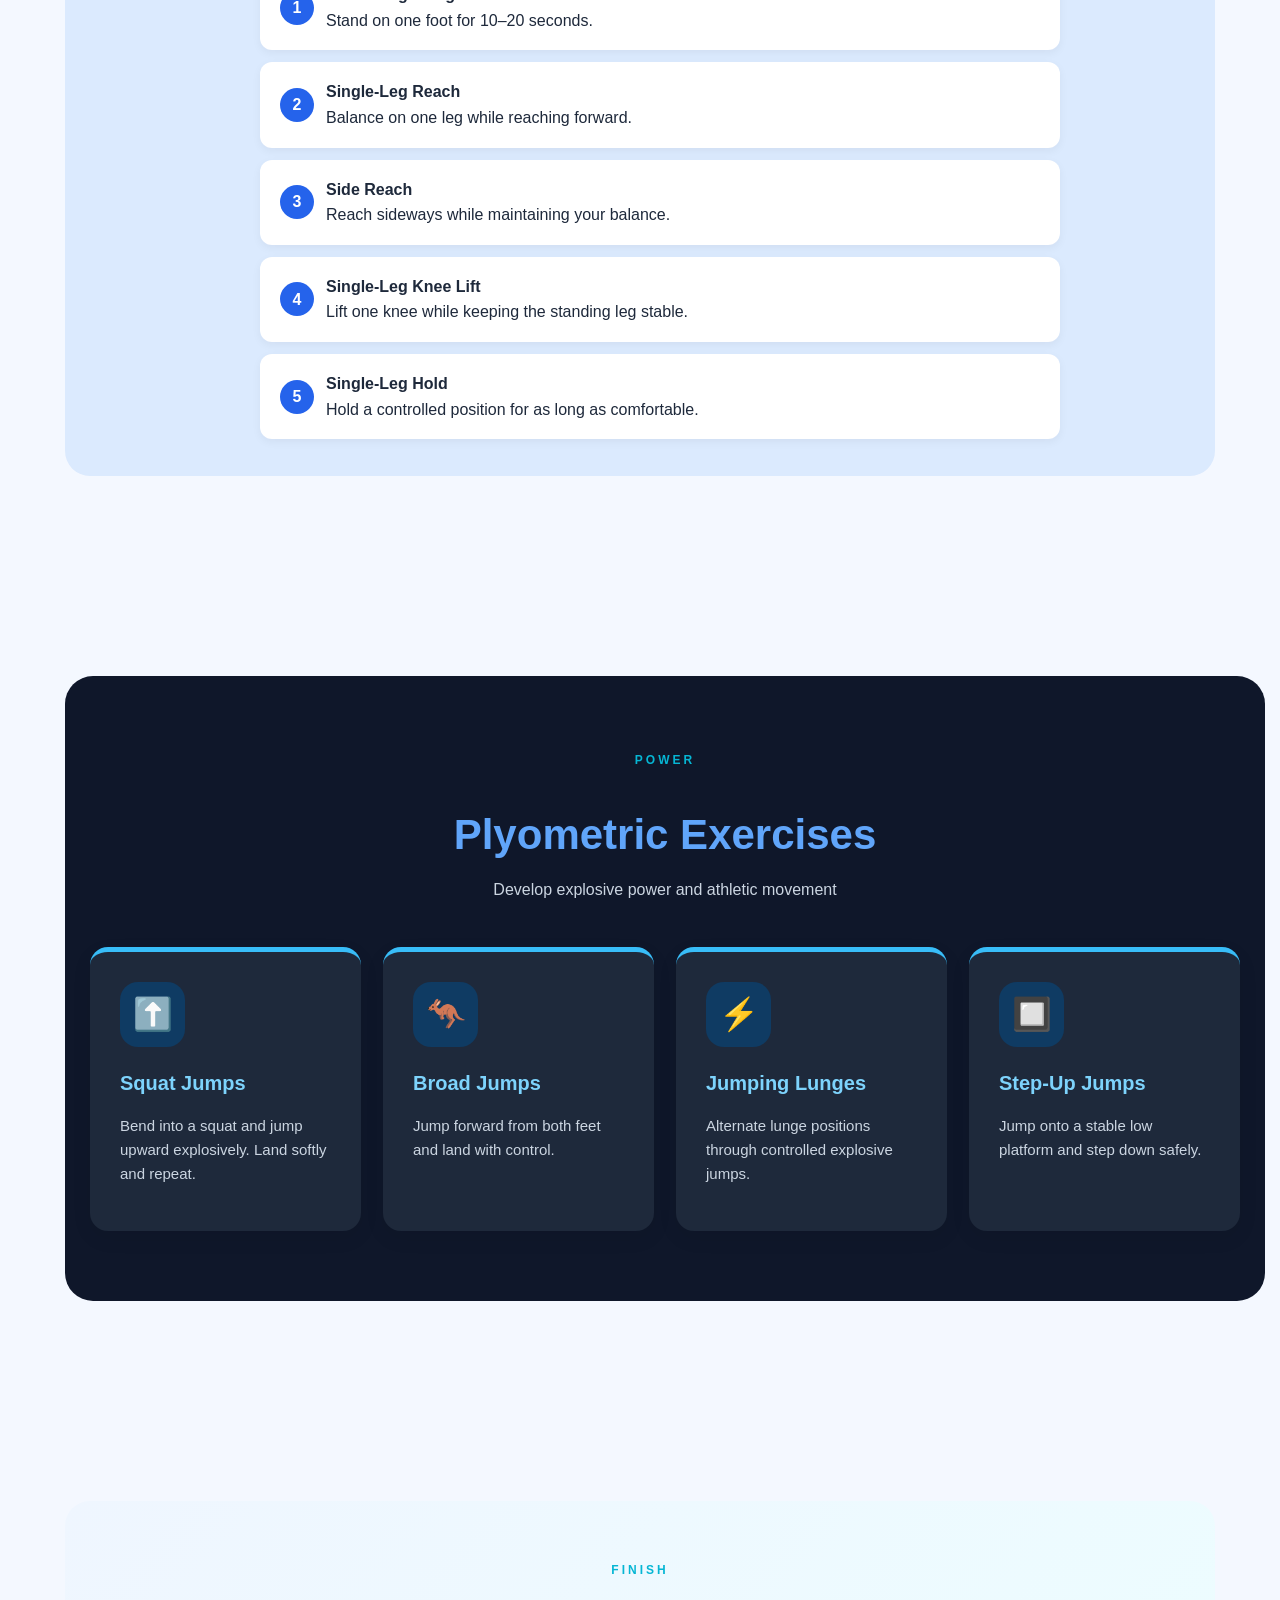
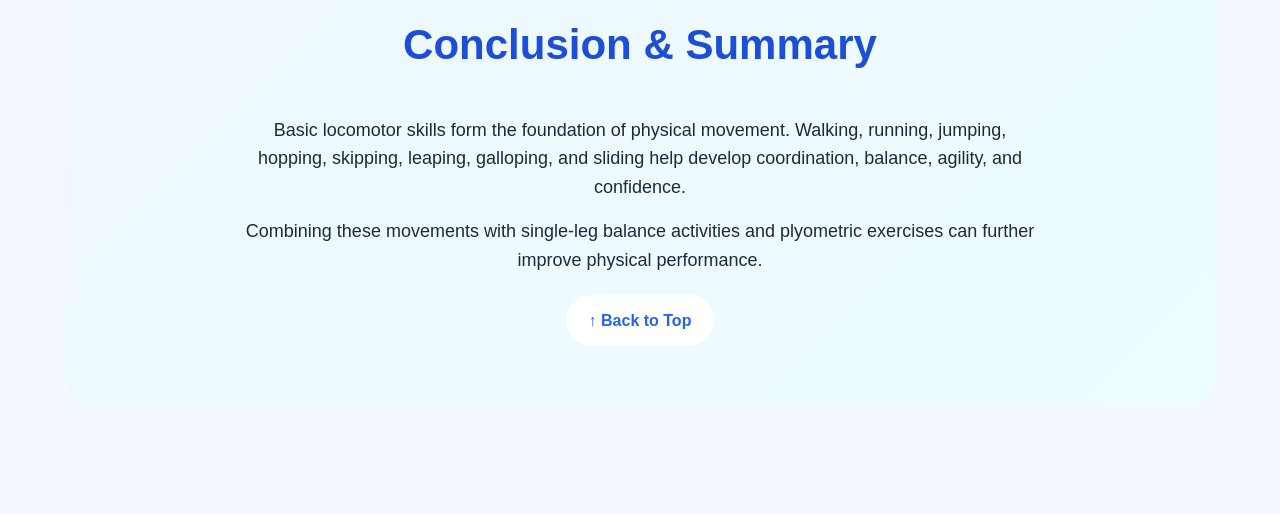
==== commit ee39f456: "Update index.html" ====
--- a/index.html
+++ b/index.html
@@ -1,4 +1,3 @@
-```html
 <!DOCTYPE html>
 <html lang="en">
 
@@ -13,6 +12,9 @@
 
     <title>G5 | Basic Locomotor Skills</title>
 
+    <link rel="preconnect" href="https://fonts.googleapis.com">
+    <link rel="preconnect" href="https://fonts.gstatic.com" crossorigin>
+    <link href="https://fonts.googleapis.com/css2?family=DM+Sans:wght@400;500;600;700&family=Manrope:wght@500;600;700;800&display=swap" rel="stylesheet">
     <link rel="stylesheet" href="style.css">
 
 </head>
@@ -20,12 +22,16 @@
 
 <body>
 
+    <a class="skip-link" href="#intro">Skip to lesson</a>
+    <div class="reading-progress" aria-hidden="true">
+        <span class="reading-progress-bar"></span>
+    </div>
 
     <!-- =================================================
          FIXED NAVIGATION
     ================================================== -->
 
-    <nav class="navbar">
+    <nav class="navbar" aria-label="Presentation navigation">
 
         <div class="nav-container">
 
@@ -55,10 +61,10 @@
 
             <!-- NAVIGATION LINKS -->
 
-            <ul class="nav-links">
-
-                <li>
-                    <a href="#home">
+            <ul class="nav-links" aria-label="Lesson sections">
+
+                <li>
+                    <a href="#home" aria-current="location">
                         Home
                     </a>
                 </li>
@@ -94,6 +100,11 @@
                 </li>
 
             </ul>
+
+            <button class="theme-toggle" id="theme-toggle" type="button" aria-pressed="false">
+                <span class="theme-toggle-icon" aria-hidden="true">☾</span>
+                <span class="theme-toggle-label">Dark theme</span>
+            </button>
 
         </div>
 
@@ -887,4 +898,3 @@
 </body>
 
 </html>
-```
